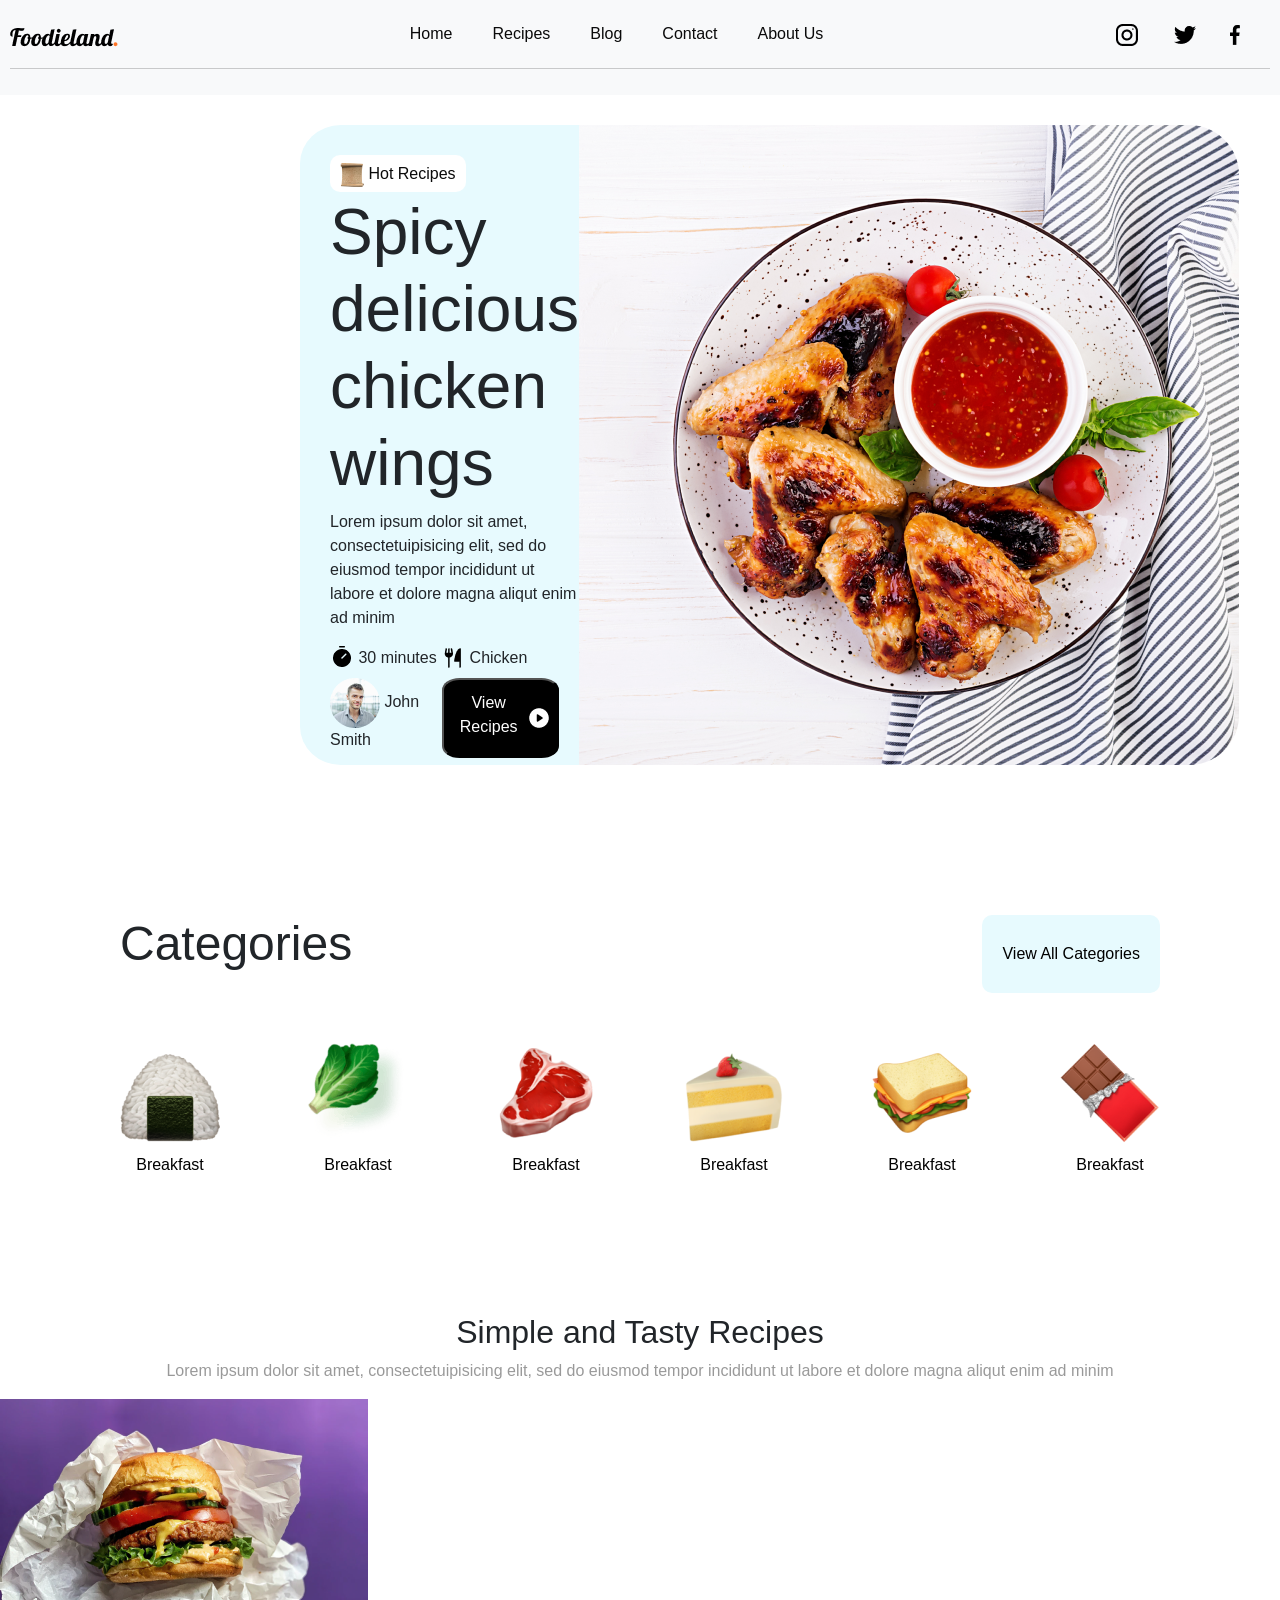
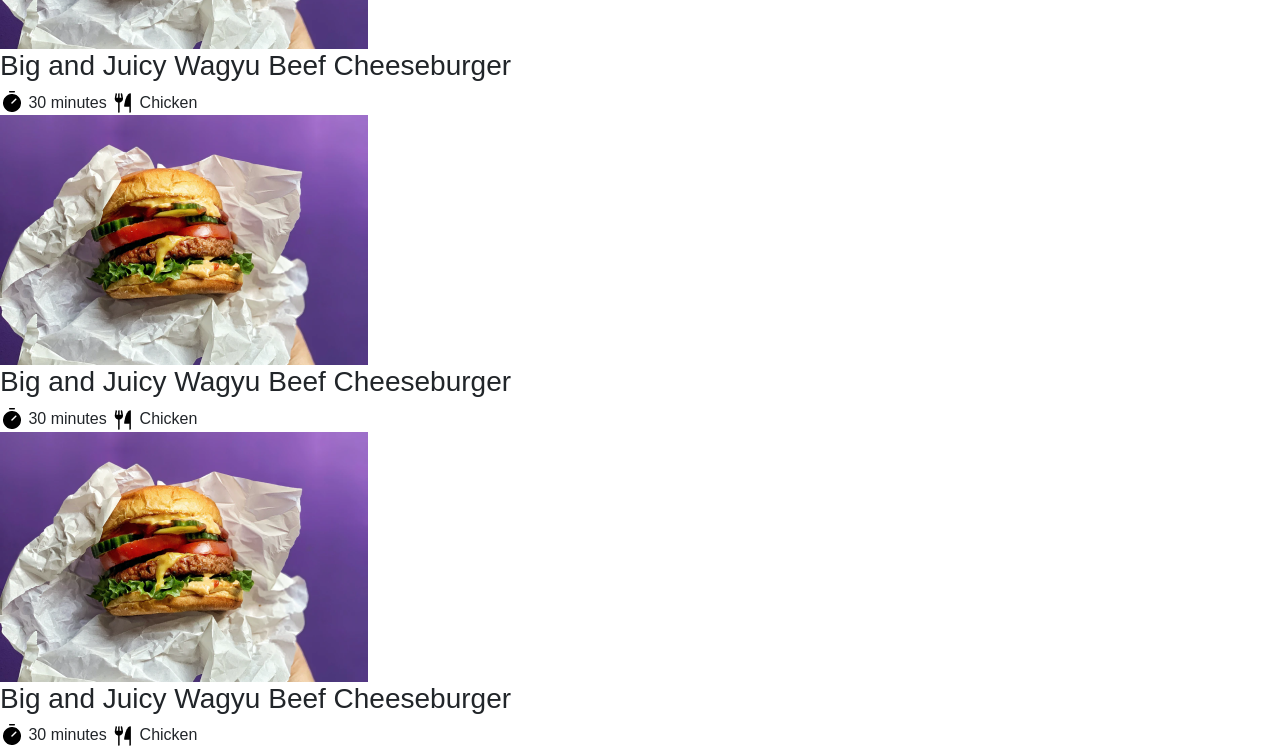
==== index.html @ e57fde33 "." ====
<!DOCTYPE html>
<html lang="en">
  <head>
    <meta charset="UTF-8" />
    <meta name="viewport" content="width=device-width, initial-scale=1.0" />
    <title>Cooking</title>
    <link rel="stylesheet" href="assets/css/homepageStyle.css" />
    <link
      rel="stylesheet"
      href="https://cdn.jsdelivr.net/npm/bootstrap@4.3.1/dist/css/bootstrap.min.css"
      integrity="sha384-ggOyR0iXCbMQv3Xipma34MD+dH/1fQ784/j6cY/iJTQUOhcWr7x9JvoRxT2MZw1T"
      crossorigin="anonymous"
    />
  </head>
  <body>
    <div id="grid-wrapper">
      <header>
        <div class="top-section">
          <h1><img src="assets/img/Foodieland..png" alt="" /></h1>

          <div class="navigate">
            <a href="">Home</a>
            <a href="">Recipes</a>
            <a href="">Blog</a>
            <a href="">Contact</a>
            <a href="">About Us</a>
          </div>

          <div class="social">
            <a href=""><img src="assets/img/004-instagram.png" alt="" /></a>
            <a href=""><img src="assets/img/003-twitter.png" alt="" /></a>
            <a href=""><img src="assets/img/001-facebook.png" alt="" /></a>
          </div>
        </div>

        <hr />
      </header>

      <div class="swipe">
        <div class="left-col">
          <div class="hot-recipes">
            <a href="">
              <img src="assets/img/image 14.png" alt="" />
              Hot Recipes
            </a>
          </div>

          <div class="swipe-info">
            <h2>Spicy delicious chicken wings</h2>
            <p>
              Lorem ipsum dolor sit amet, consectetuipisicing elit, sed do
              eiusmod tempor incididunt ut labore et dolore magna aliqut enim ad
              minim
            </p>
            <div class="inside-info">
              <img src="assets/img/Timer.png" alt="" />
              30 minutes
              <img src="assets/img/ForkKnife.png" alt="" />
              Chicken
            </div>
          </div>

          <div class="under-col">
            <div class="author">
              <img src="assets/img/Ellipse 2.png" alt="" />
              John Smith
            </div>

            <button class="recipe-button">
              <p style="color: white">View Recipes</p>
              <img src="assets/img/PlayCircle.png" alt="" />
            </button>
          </div>
        </div>

        <div class="right-col">
          <img src="assets/img/Mask Group.png" alt="" />
        </div>
      </div>

      <div class="Categories">
        <div class="categories-top">
          <h2>Categories</h2>
          <button class="view-categories">View All Categories</button>
        </div>

        <div class="categories-images">
          <a href="">
            <img src="assets/img/image 25.png" alt="" />
            <p>Breakfast</p>
          </a>
          <a href="">
            <img src="assets/img/marul.png" alt="" />
            <p>Breakfast</p> </a
          ><a href="">
            <img src="assets/img/et.png" alt="" />
            <p>Breakfast</p>
          </a>
          <a href="">
            <img src="assets/img/tatli.png" alt="" />
            <p>Breakfast</p> </a
          ><a href="">
            <img src="assets/img/sandvic.png" alt="" />
            <p>Breakfast</p>
          </a>
          <a href="">
            <img src="assets/img/cikolata.png" alt="" />
            <p>Breakfast</p>
          </a>
        </div>
      </div>

      <div class="Recipes">
        <div class="Recipe-top">
          <h2>Simple and Tasty Recipes</h2>
          <p style="color: rgba(0, 0, 0, 0.4)">
            Lorem ipsum dolor sit amet, consectetuipisicing elit, sed do eiusmod
            tempor incididunt ut labore et dolore magna aliqut enim ad minim
          </p>
        </div>

        <div class="recipe-grid">
            <div class="recipe">
                <img src="assets/img/burger.png" alt="">
                <h3>Big and Juicy Wagyu Beef Cheeseburger</h3>
                <div class="inside-info">
                    <img src="assets/img/Timer.png" alt="" />
                    30 minutes
                    <img src="assets/img/ForkKnife.png" alt="" />
                    Chicken
                  </div>

            </div><div class="recipe">
                <img src="assets/img/burger.png" alt="">
                <h3>Big and Juicy Wagyu Beef Cheeseburger</h3>
                <div class="inside-info">
                    <img src="assets/img/Timer.png" alt="" />
                    30 minutes
                    <img src="assets/img/ForkKnife.png" alt="" />
                    Chicken
                  </div>

            </div><div class="recipe">
                <img src="assets/img/burger.png" alt="">
                <h3>Big and Juicy Wagyu Beef Cheeseburger</h3>
                <div class="inside-info">
                    <img src="assets/img/Timer.png" alt="" />
                    30 minutes
                    <img src="assets/img/ForkKnife.png" alt="" />
                    Chicken
                  </div>

            </div>
        </div>
      </div>
    </div>
  </body>
</html>
---- assets/css/homepageStyle.css ----
#grid-wrapper header {
    grid-area: header;
    grid-column: 1/13;

    display: flex;
    flex-direction: column; 
    align-items: flex-start; 
    justify-content: center; 
    padding: 10px;
    background-color: #f8f9fa;
    gap: 10px; 
    margin: 0;
}

#grid-wrapper header .top-section {
    display: flex;
    align-items: center;
    justify-content: space-between;
    width: 100%;
    gap: 20px;
}

hr {
    width: 100%;
    height: 2px;
    background: rgba(0, 0, 0, 0.1);
    border: none;
    margin: 0;
}

#grid-wrapper header h1 {
    margin: 0;
}

#grid-wrapper .navigate {
    display: flex;
    flex: 1;
    justify-content: center;
    gap: 40px;
}

#grid-wrapper header a {
    text-decoration: none;
    color: #0a0a0a;
    font-weight: 500;
}

#grid-wrapper header a:hover {
    text-decoration: underline;
    color: #797979;
}

#grid-wrapper .social a img {
    margin-right: 30px;
}

hr {
    margin-top: 0rem !important;
    margin: 0;
    width: 100%;
    height: 2px;
    background: rgba(0, 0, 0, 0.1);
}

#grid-wrapper .swipe {
    grid-area: swipe;
    margin: 30px;
    display: grid;
    background-color: #E7FAFE;
    margin-left: 300px;
    margin-right: 300px;
    border-radius: 6%;
}

#grid-wrapper .swipe .left-col {
    padding-top: 30px;
    padding-left: 30px;
    display: flex;
    flex-direction: column;
    justify-content: space-evenly;
    font-size: 16px;
}

#grid-wrapper .swipe .left-col h2 {
    font-size: 64px;
}

.under-col {
    display: flex;
    justify-content: space-between;
    margin-right: 20px;
}

.recipe-button {
    background-color: black;
    display: flex;
    border-radius: 15%;
    justify-content: space-between;
    align-items: center;
}

.recipe-button p {
    margin-top: 10px;
}

#grid-wrapper .swipe .right-col {
    grid-column: 6/13;
}

.hot-recipes a {
    text-decoration: none;
    color: #0a0a0a;
    background-color: #fff;
    padding: 10px;
    border-radius: 10px;
}


.Categories {
    grid-area: categories;
    
    display: grid;
    padding: 120px;
}

.Categories h2 {
    font-size: 48px;
    margin-bottom: 20px;
}

.Categories .categories-images {
    padding-top: 50px;
    display: flex;
    justify-content: space-between;
    gap: 10px;
    text-align: center;
}

.categories-images p{
    margin-top: 10px;
    color: black;
}



.Categories .categories-top{
    display: flex;
    width: 100%;
    justify-content: space-between;
}

.view-categories {
    background-color: #E7FAFE;
    color: black;
    padding: 10px 20px;
    border-radius: 10px;
    border: none;
    cursor: pointer;
}



.Recipes{
    grid-area: "Recipes";
   
}


.Recipes .Recipe-top{
    text-align: center;
    
}

.Recipes .recipe-grid{
    display: grid !important;
    grid-template-columns: (3,1fr);
    grid-template-rows: auto;

}
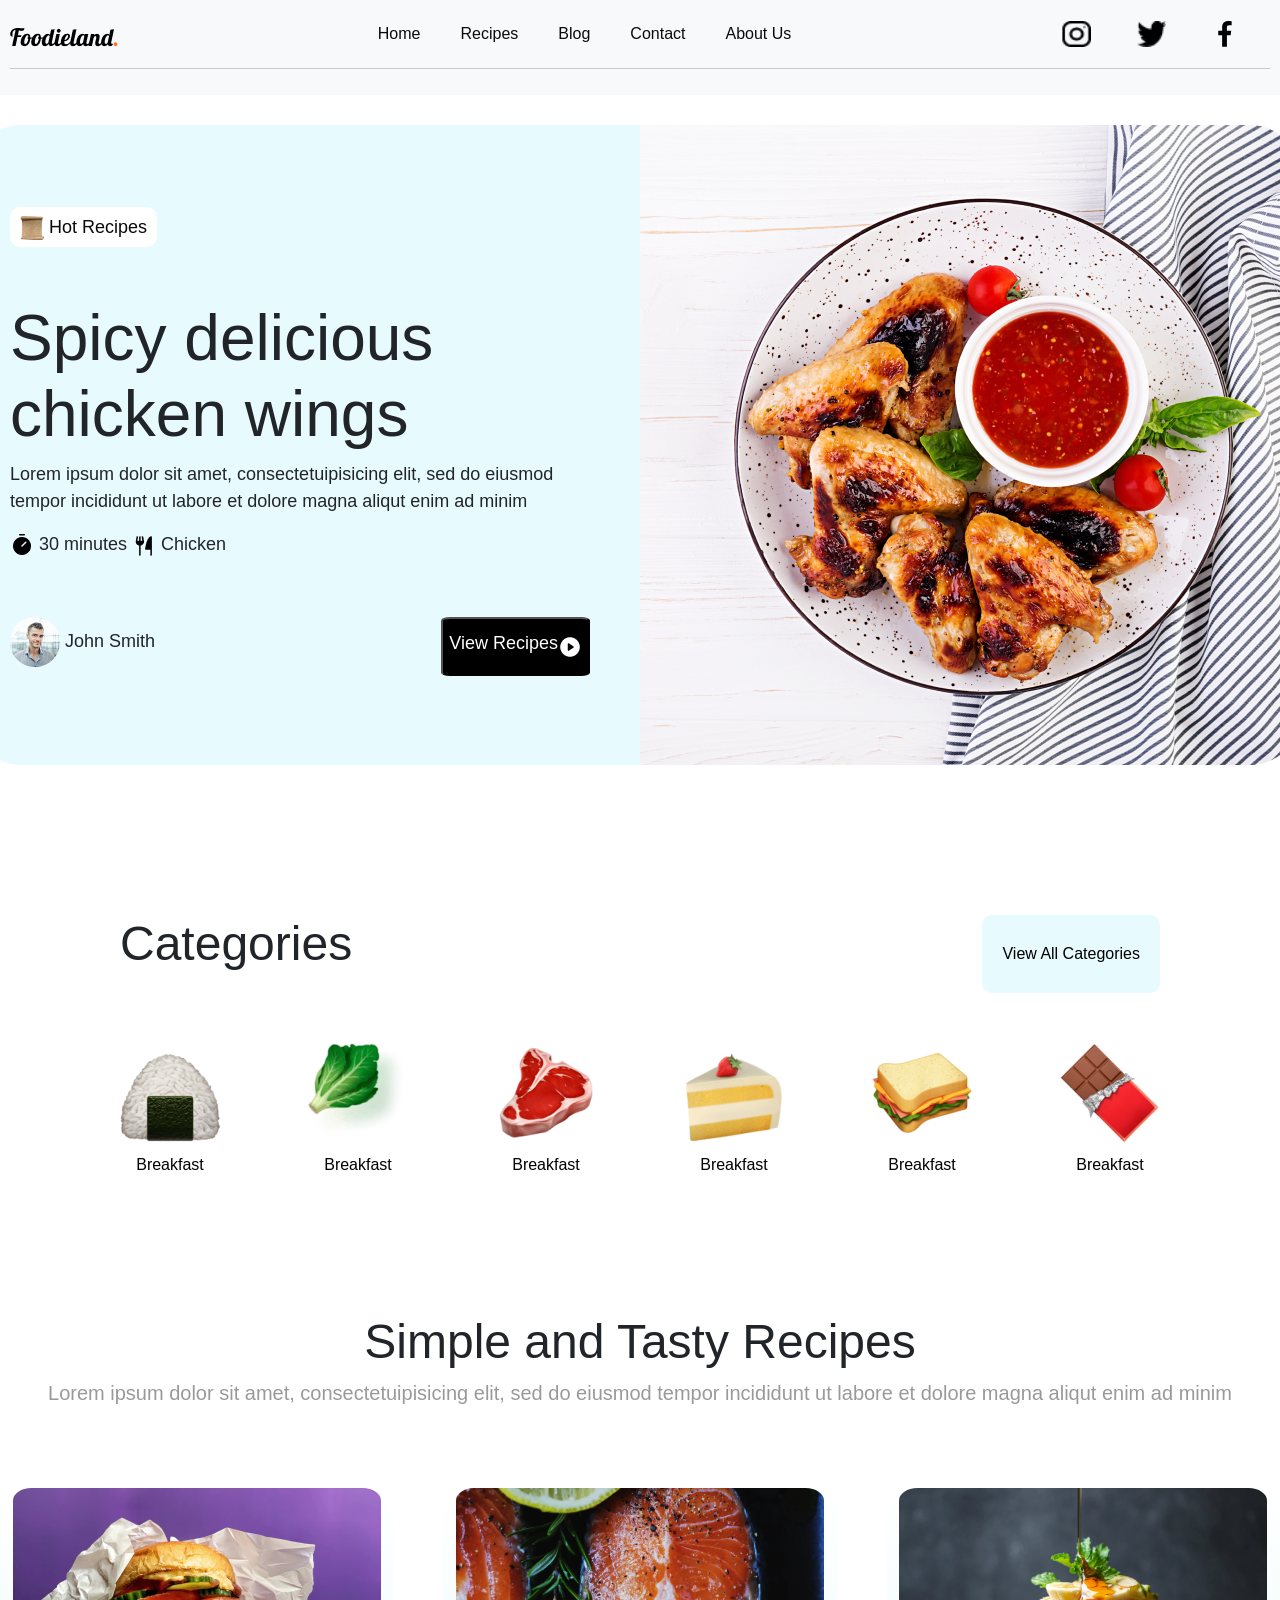
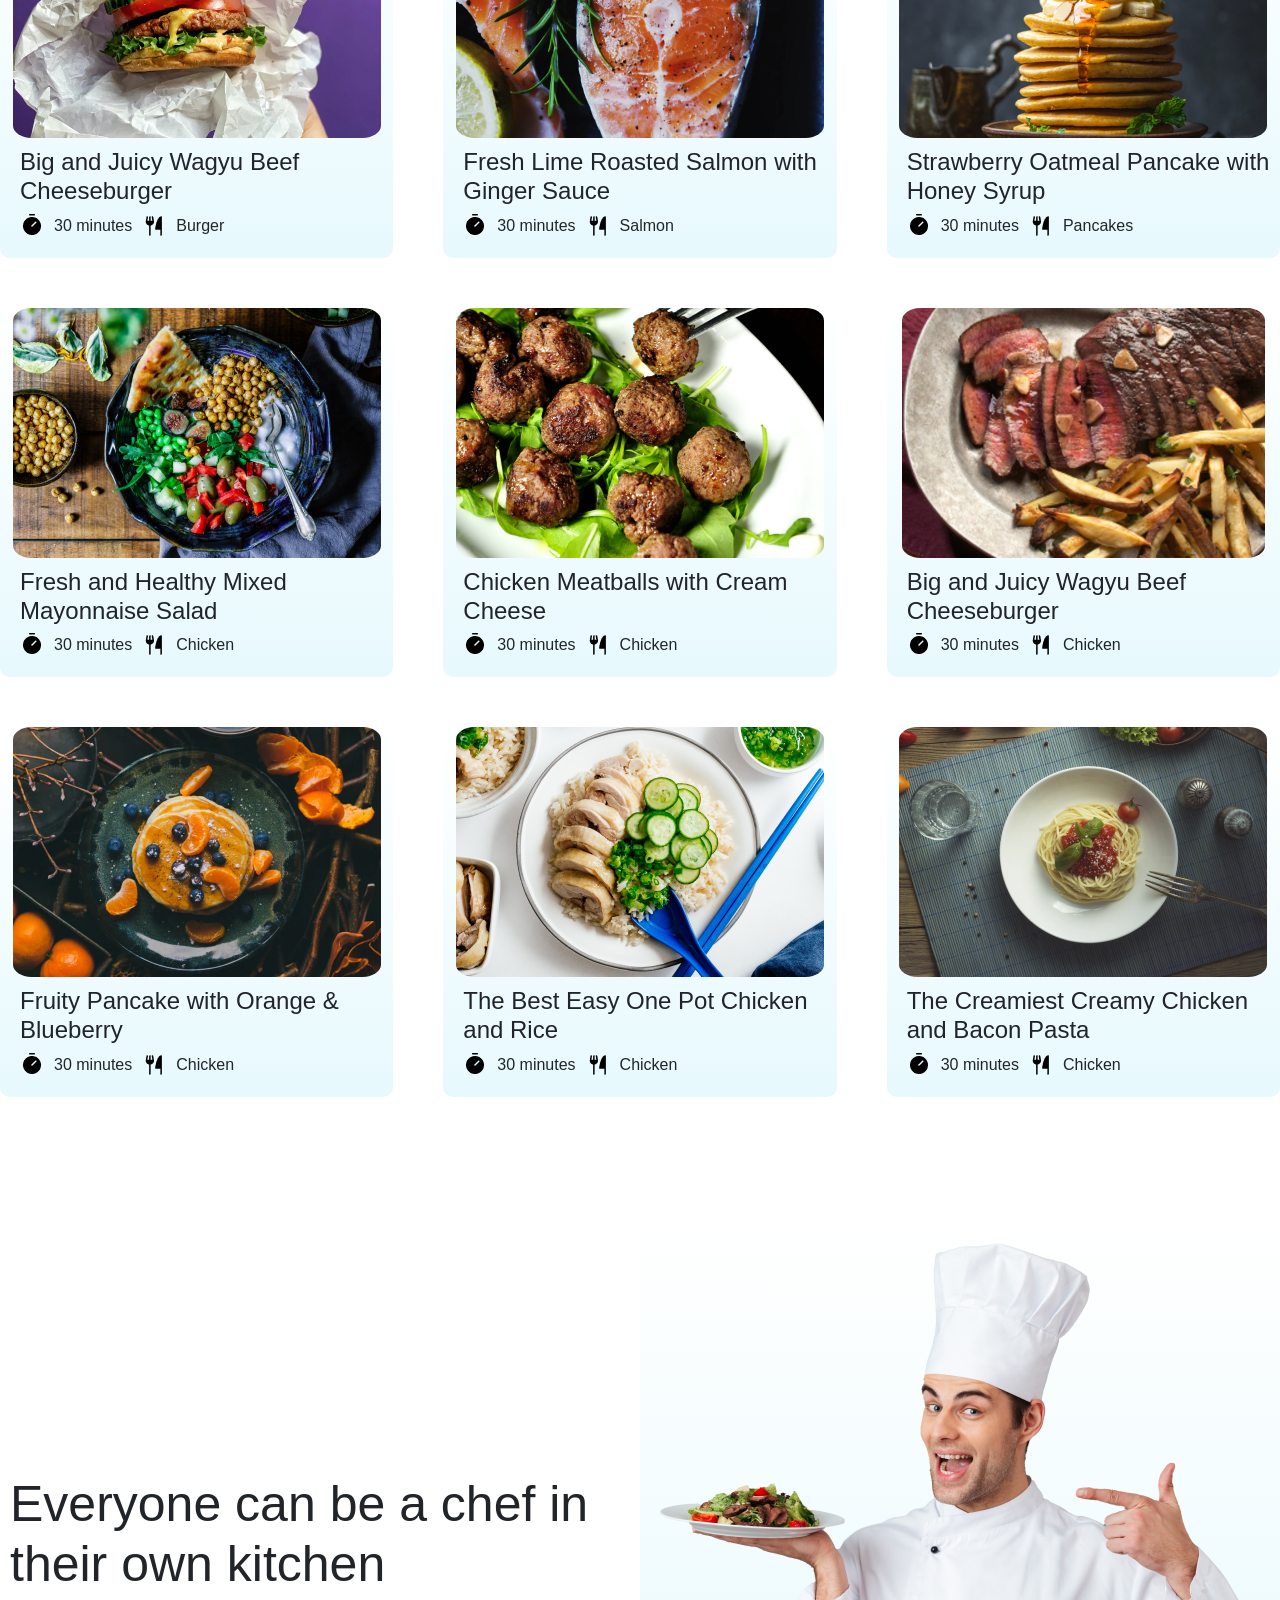
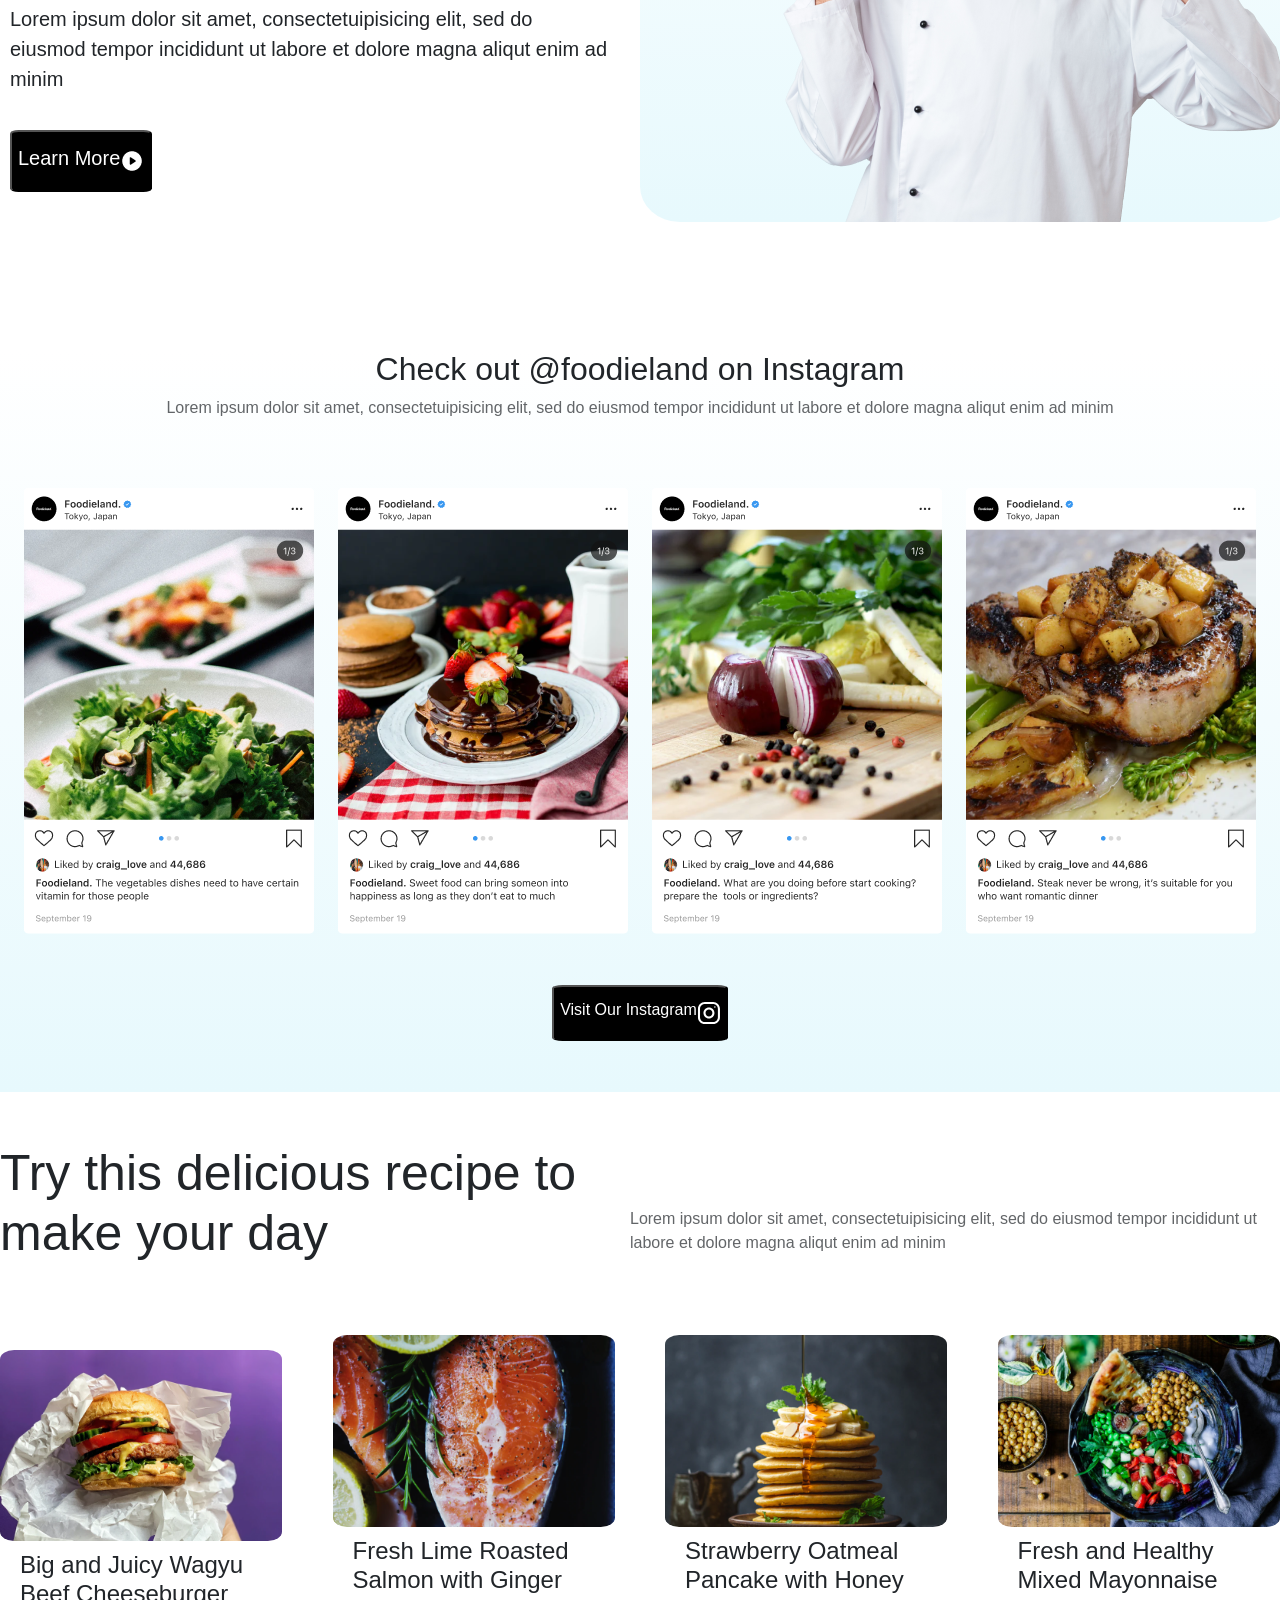
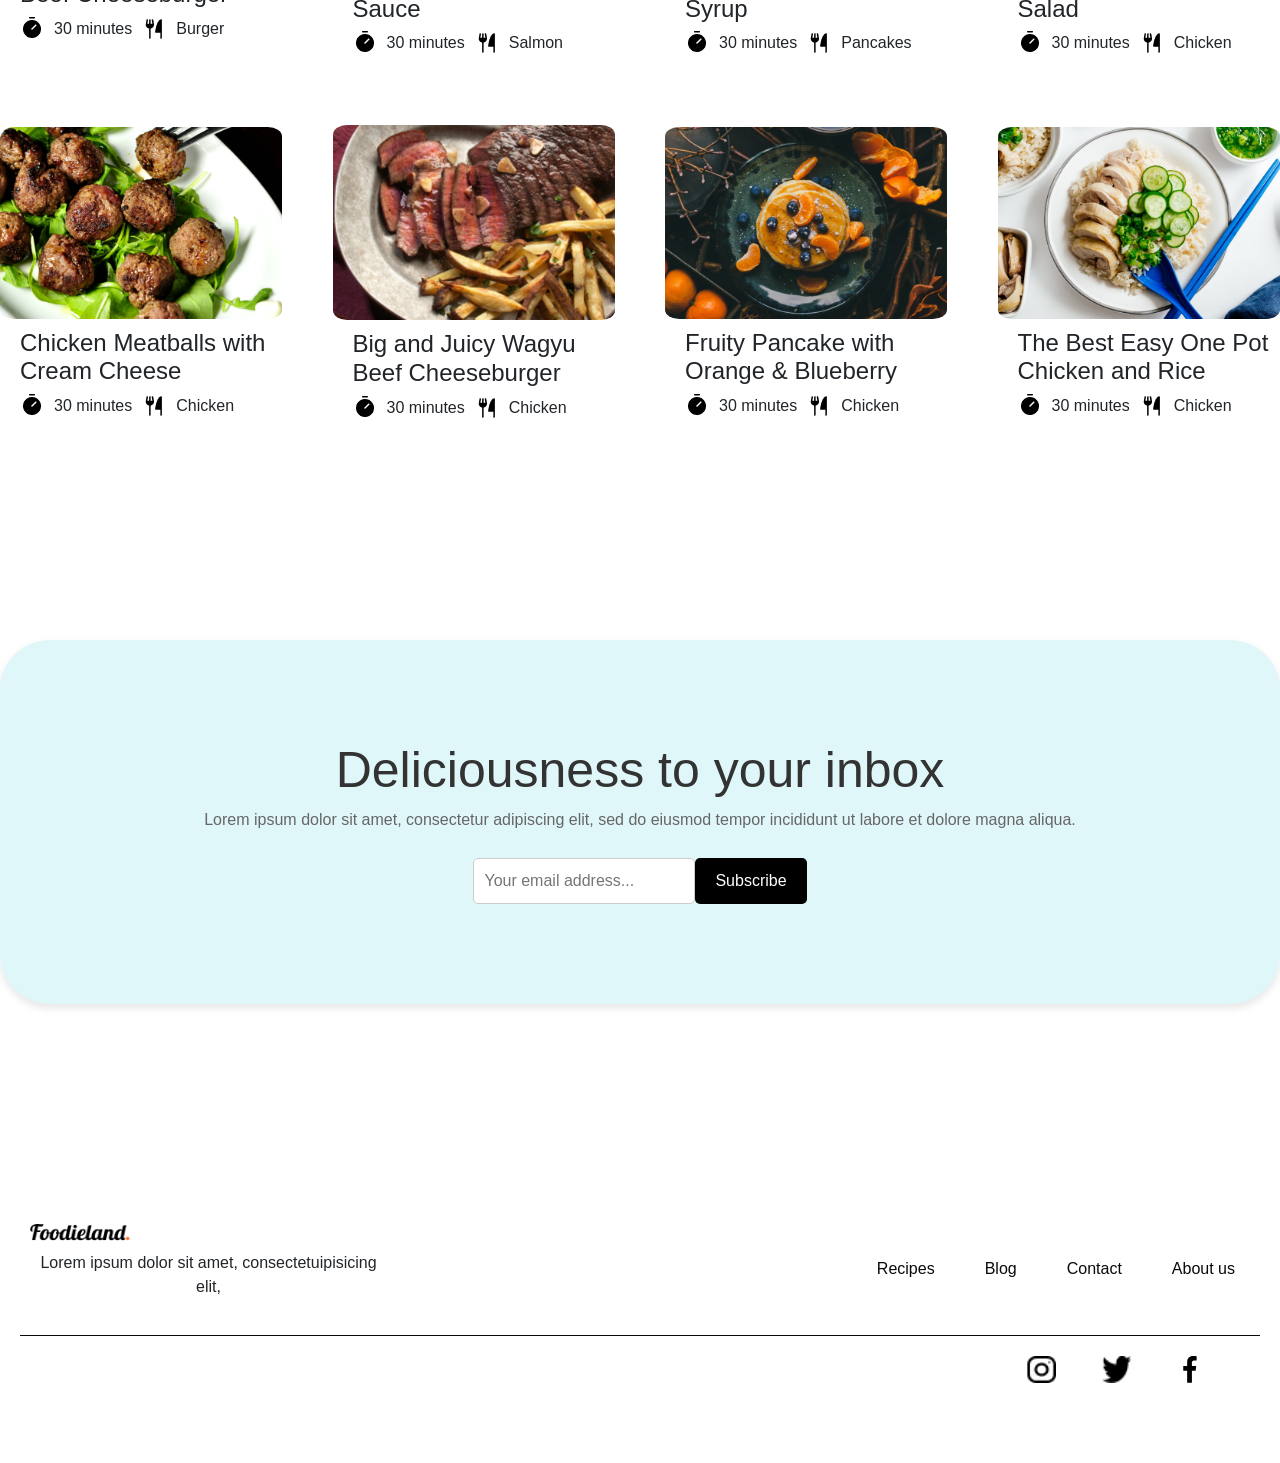
==== commit abcfa094: "." ====
--- a/index.html
+++ b/index.html
@@ -1,158 +1,417 @@
 <!DOCTYPE html>
 <html lang="en">
-  <head>
-    <meta charset="UTF-8" />
-    <meta name="viewport" content="width=device-width, initial-scale=1.0" />
-    <title>Cooking</title>
-    <link rel="stylesheet" href="assets/css/homepageStyle.css" />
-    <link
-      rel="stylesheet"
-      href="https://cdn.jsdelivr.net/npm/bootstrap@4.3.1/dist/css/bootstrap.min.css"
-      integrity="sha384-ggOyR0iXCbMQv3Xipma34MD+dH/1fQ784/j6cY/iJTQUOhcWr7x9JvoRxT2MZw1T"
-      crossorigin="anonymous"
-    />
-  </head>
-  <body>
-    <div id="grid-wrapper">
-      <header>
-        <div class="top-section">
-          <h1><img src="assets/img/Foodieland..png" alt="" /></h1>
-
-          <div class="navigate">
-            <a href="">Home</a>
-            <a href="">Recipes</a>
-            <a href="">Blog</a>
-            <a href="">Contact</a>
-            <a href="">About Us</a>
-          </div>
-
-          <div class="social">
-            <a href=""><img src="assets/img/004-instagram.png" alt="" /></a>
-            <a href=""><img src="assets/img/003-twitter.png" alt="" /></a>
-            <a href=""><img src="assets/img/001-facebook.png" alt="" /></a>
-          </div>
-        </div>
-
-        <hr />
-      </header>
-
-      <div class="swipe">
-        <div class="left-col">
-          <div class="hot-recipes">
-            <a href="">
-              <img src="assets/img/image 14.png" alt="" />
-              Hot Recipes
-            </a>
-          </div>
-
-          <div class="swipe-info">
-            <h2>Spicy delicious chicken wings</h2>
-            <p>
-              Lorem ipsum dolor sit amet, consectetuipisicing elit, sed do
-              eiusmod tempor incididunt ut labore et dolore magna aliqut enim ad
-              minim
-            </p>
-            <div class="inside-info">
-              <img src="assets/img/Timer.png" alt="" />
-              30 minutes
-              <img src="assets/img/ForkKnife.png" alt="" />
-              Chicken
-            </div>
-          </div>
-
-          <div class="under-col">
-            <div class="author">
-              <img src="assets/img/Ellipse 2.png" alt="" />
-              John Smith
-            </div>
-
-            <button class="recipe-button">
-              <p style="color: white">View Recipes</p>
-              <img src="assets/img/PlayCircle.png" alt="" />
-            </button>
-          </div>
-        </div>
-
-        <div class="right-col">
-          <img src="assets/img/Mask Group.png" alt="" />
-        </div>
-      </div>
-
-      <div class="Categories">
-        <div class="categories-top">
-          <h2>Categories</h2>
-          <button class="view-categories">View All Categories</button>
-        </div>
-
-        <div class="categories-images">
+
+<head>
+  <meta charset="UTF-8" />
+  <meta name="viewport" content="width=device-width, initial-scale=1.0" />
+  <title>Cooking</title>
+  <link rel="stylesheet" href="assets/css/homepageStyle.css" />
+  <link rel="stylesheet" href="https://cdn.jsdelivr.net/npm/bootstrap@4.3.1/dist/css/bootstrap.min.css"
+    integrity="sha384-ggOyR0iXCbMQv3Xipma34MD+dH/1fQ784/j6cY/iJTQUOhcWr7x9JvoRxT2MZw1T" crossorigin="anonymous" />
+</head>
+
+<body>
+  <div id="grid-wrapper">
+    <header>
+      <div class="top-section">
+        <h1><img src="assets/img/Foodieland..png" alt="" /></h1>
+
+        <div class="navigate">
+          <a href="">Home</a>
+          <a href="">Recipes</a>
+          <a href="">Blog</a>
+          <a href="">Contact</a>
+          <a href="">About Us</a>
+        </div>
+
+        <div class="social">
+          <a href=""><img src="assets/img/004-instagram.png" alt="" /></a>
+          <a href=""><img src="assets/img/003-twitter.png" alt="" /></a>
+          <a href=""><img src="assets/img/001-facebook.svg" alt="" /></a>
+        </div>
+      </div>
+
+      <hr />
+    </header>
+
+    <div class="swipe">
+      <div class="left-col">
+        <div class="hot-recipes">
           <a href="">
-            <img src="assets/img/image 25.png" alt="" />
-            <p>Breakfast</p>
+            <img src="assets/img/image 14.png" alt="" />
+            Hot Recipes
           </a>
-          <a href="">
-            <img src="assets/img/marul.png" alt="" />
-            <p>Breakfast</p> </a
-          ><a href="">
-            <img src="assets/img/et.png" alt="" />
-            <p>Breakfast</p>
-          </a>
-          <a href="">
-            <img src="assets/img/tatli.png" alt="" />
-            <p>Breakfast</p> </a
-          ><a href="">
-            <img src="assets/img/sandvic.png" alt="" />
-            <p>Breakfast</p>
-          </a>
-          <a href="">
-            <img src="assets/img/cikolata.png" alt="" />
-            <p>Breakfast</p>
-          </a>
-        </div>
-      </div>
-
-      <div class="Recipes">
-        <div class="Recipe-top">
-          <h2>Simple and Tasty Recipes</h2>
-          <p style="color: rgba(0, 0, 0, 0.4)">
-            Lorem ipsum dolor sit amet, consectetuipisicing elit, sed do eiusmod
-            tempor incididunt ut labore et dolore magna aliqut enim ad minim
+        </div>
+
+        <div class="swipe-info">
+          <h2>Spicy delicious chicken wings</h2>
+          <p>
+            Lorem ipsum dolor sit amet, consectetuipisicing elit, sed do
+            eiusmod tempor incididunt ut labore et dolore magna aliqut enim ad
+            minim
           </p>
-        </div>
-
-        <div class="recipe-grid">
-            <div class="recipe">
-                <img src="assets/img/burger.png" alt="">
-                <h3>Big and Juicy Wagyu Beef Cheeseburger</h3>
-                <div class="inside-info">
-                    <img src="assets/img/Timer.png" alt="" />
-                    30 minutes
-                    <img src="assets/img/ForkKnife.png" alt="" />
-                    Chicken
-                  </div>
-
-            </div><div class="recipe">
-                <img src="assets/img/burger.png" alt="">
-                <h3>Big and Juicy Wagyu Beef Cheeseburger</h3>
-                <div class="inside-info">
-                    <img src="assets/img/Timer.png" alt="" />
-                    30 minutes
-                    <img src="assets/img/ForkKnife.png" alt="" />
-                    Chicken
-                  </div>
-
-            </div><div class="recipe">
-                <img src="assets/img/burger.png" alt="">
-                <h3>Big and Juicy Wagyu Beef Cheeseburger</h3>
-                <div class="inside-info">
-                    <img src="assets/img/Timer.png" alt="" />
-                    30 minutes
-                    <img src="assets/img/ForkKnife.png" alt="" />
-                    Chicken
-                  </div>
-
-            </div>
-        </div>
-      </div>
-    </div>
-  </body>
-</html>
+          <div class="inside-info">
+            <img src="assets/img/Timer.png" alt="" />
+            30 minutes
+            <img src="assets/img/ForkKnife.png" alt="" />
+            Chicken
+          </div>
+        </div>
+
+        <div class="under-col">
+          <div class="author">
+            <img src="assets/img/Ellipse 2.png" alt="" />
+            John Smith
+          </div>
+
+          <button class="recipe-button">
+            <p style="color: white">View Recipes</p>
+            <img src="assets/img/PlayCircle.png" alt="" />
+          </button>
+        </div>
+      </div>
+
+      <div class="right-col">
+        <img src="assets/img/Mask Group.png" alt="" />
+      </div>
+    </div>
+
+    <div class="Categories">
+      <div class="categories-top">
+        <h2>Categories</h2>
+        <button class="view-categories">View All Categories</button>
+      </div>
+
+      <div class="categories-images">
+        <a href="">
+          <img src="assets/img/image 25.png" alt="" />
+          <p>Breakfast</p>
+        </a>
+        <a href="">
+          <img src="assets/img/marul.png" alt="" />
+          <p>Breakfast</p>
+        </a><a href="">
+          <img src="assets/img/et.png" alt="" />
+          <p>Breakfast</p>
+        </a>
+        <a href="">
+          <img src="assets/img/tatli.png" alt="" />
+          <p>Breakfast</p>
+        </a><a href="">
+          <img src="assets/img/sandvic.png" alt="" />
+          <p>Breakfast</p>
+        </a>
+        <a href="">
+          <img src="assets/img/cikolata.png" alt="" />
+          <p>Breakfast</p>
+        </a>
+      </div>
+    </div>
+
+    <div class="Recipes">
+      <div class="Recipe-top">
+        <h2>Simple and Tasty Recipes</h2>
+        <p style="color: rgba(0, 0, 0, 0.4)">
+          Lorem ipsum dolor sit amet, consectetuipisicing elit, sed do eiusmod
+          tempor incididunt ut labore et dolore magna aliqut enim ad minim
+        </p>
+      </div>
+
+      <div class="recipe-grid">
+        <div class="recipe">
+          <img src="assets/img/burger.png" alt="">
+          <h3>Big and Juicy Wagyu Beef Cheeseburger</h3>
+          <div class="inside-info">
+            <img src="assets/img/Timer.png" alt="" />
+            30 minutes
+            <img src="assets/img/ForkKnife.png" alt="" />
+            Burger
+          </div>
+
+        </div>
+        <div class="recipe">
+          <img src="assets/img/fis.png" alt="">
+          <h3>Fresh Lime Roasted Salmon with Ginger Sauce</h3>
+          <div class="inside-info">
+            <img src="assets/img/Timer.png" alt="" />
+            30 minutes
+            <img src="assets/img/ForkKnife.png" alt="" />
+            Salmon
+          </div>
+
+        </div>
+        <div class="recipe">
+          <img src="assets/img/pancake.png" alt="">
+          <h3>Strawberry Oatmeal Pancake with Honey Syrup</h3>
+          <div class="inside-info">
+            <img src="assets/img/Timer.png" alt="" />
+            30 minutes
+            <img src="assets/img/ForkKnife.png" alt="" />
+            Pancakes
+          </div>
+
+        </div>
+        <div class="recipe">
+          <img src="assets/img/healthyfood.png" alt="">
+          <h3>Fresh and Healthy Mixed Mayonnaise Salad</h3>
+          <div class="inside-info">
+            <img src="assets/img/Timer.png" alt="" />
+            30 minutes
+            <img src="assets/img/ForkKnife.png" alt="" />
+            Chicken
+          </div>
+
+        </div>
+        <div class="recipe">
+          <img src="assets/img/meatball.png" alt="">
+          <h3>Chicken Meatballs with Cream Cheese</h3>
+          <div class="inside-info">
+            <img src="assets/img/Timer.png" alt="" />
+            30 minutes
+            <img src="assets/img/ForkKnife.png" alt="" />
+            Chicken
+          </div>
+
+        </div>
+        <div class="recipe">
+          <img src="assets/img/steak (2).png" alt="">
+          <h3>Big and Juicy Wagyu Beef Cheeseburger</h3>
+          <div class="inside-info">
+            <img src="assets/img/Timer.png" alt="" />
+            30 minutes
+            <img src="assets/img/ForkKnife.png" alt="" />
+            Chicken
+          </div>
+
+        </div>
+        <div class="recipe">
+          <img src="assets/img/orangepancake.png" alt="">
+          <h3>Fruity Pancake with Orange & Blueberry</h3>
+          <div class="inside-info">
+            <img src="assets/img/Timer.png" alt="" />
+            30 minutes
+            <img src="assets/img/ForkKnife.png" alt="" />
+            Chicken
+          </div>
+
+        </div>
+        <div class="recipe">
+          <img src="assets/img/chicken.png" alt="">
+          <h3>The Best Easy One Pot Chicken and Rice</h3>
+          <div class="inside-info">
+            <img src="assets/img/Timer.png" alt="" />
+            30 minutes
+            <img src="assets/img/ForkKnife.png" alt="" />
+            Chicken
+          </div>
+
+        </div>
+        <div class="recipe">
+          <img src="assets/img/spagethetti.png" alt="">
+          <h3>The Creamiest Creamy Chicken and Bacon Pasta</h3>
+          <div class="inside-info">
+            <img src="assets/img/Timer.png" alt="" />
+            30 minutes
+            <img src="assets/img/ForkKnife.png" alt="" />
+            Chicken
+          </div>
+
+        </div>
+      </div>
+    </div>
+
+    <div class="LearnMore">
+      <div class="left-col">
+        <div class="learn-info">
+          <h2>Everyone can be a
+            chef in their own kitchen</h2>
+          <p>
+            Lorem ipsum dolor sit amet, consectetuipisicing elit, sed do
+            eiusmod tempor incididunt ut labore et dolore magna aliqut enim ad
+            minim
+          </p>
+
+
+        </div>
+        <button class="learn-info-button">
+          <p style="color: white">Learn More</p>
+          <img src="assets/img/PlayCircle.png" alt="" />
+        </button>
+      </div>
+
+      <div class="right-col">
+        <img src="assets/img/portrait-happy-male-chef-dressed-uniform 1.png" alt="">
+      </div>
+    </div>
+
+    <div class="SocialInfo">
+
+      <div class="social-title">
+        <h2>Check out @foodieland on Instagram</h2>
+        <p style="opacity: .7;">Lorem ipsum dolor sit amet, consectetuipisicing elit, sed do eiusmod tempor incididunt
+          ut labore et dolore magna aliqut enim ad minim </p>
+      </div>
+
+      <div class="social-posts">
+        <img src="assets/img/Post.png" alt="">
+        <img src="assets/img/Post (1).png" alt="">
+        <img src="assets/img/Post (2).png" alt="">
+        <img src="assets/img/Post (3).png" alt="">
+      </div>
+
+      <button class="visit-instagram">
+        <p style="color: white;">Visit Our Instagram</p>
+        <img src="assets/img/004-instagram.svg" alt="" />
+
+      </button>
+    </div>
+
+    <div class="Quick-Recipes">
+
+
+      <div class="Recipe-Title">
+        <h2>Try this delicious recipe
+          to make your day</h2>
+        <p>Lorem ipsum dolor sit amet, consectetuipisicing elit, sed do eiusmod tempor incididunt ut labore et dolore
+          magna aliqut enim ad minim </p>
+      </div>
+      <div class="recipe-grid">
+
+        <div class="recipe">
+          <img src="assets/img/burger.png" alt="">
+          <h3>Big and Juicy Wagyu Beef Cheeseburger</h3>
+          <div class="inside-info">
+            <img src="assets/img/Timer.png" alt="" />
+            30 minutes
+            <img src="assets/img/ForkKnife.png" alt="" />
+            Burger
+          </div>
+
+        </div>
+        <div class="recipe">
+          <img src="assets/img/fis.png" alt="">
+          <h3>Fresh Lime Roasted Salmon with Ginger Sauce</h3>
+          <div class="inside-info">
+            <img src="assets/img/Timer.png" alt="" />
+            30 minutes
+            <img src="assets/img/ForkKnife.png" alt="" />
+            Salmon
+          </div>
+
+        </div>
+        <div class="recipe">
+          <img src="assets/img/pancake.png" alt="">
+          <h3>Strawberry Oatmeal Pancake with Honey Syrup</h3>
+          <div class="inside-info">
+            <img src="assets/img/Timer.png" alt="" />
+            30 minutes
+            <img src="assets/img/ForkKnife.png" alt="" />
+            Pancakes
+          </div>
+
+        </div>
+        <div class="recipe">
+          <img src="assets/img/healthyfood.png" alt="">
+          <h3>Fresh and Healthy Mixed Mayonnaise Salad</h3>
+          <div class="inside-info">
+            <img src="assets/img/Timer.png" alt="" />
+            30 minutes
+            <img src="assets/img/ForkKnife.png" alt="" />
+            Chicken
+          </div>
+
+        </div>
+        <div class="recipe">
+          <img src="assets/img/meatball.png" alt="">
+          <h3>Chicken Meatballs with Cream Cheese</h3>
+          <div class="inside-info">
+            <img src="assets/img/Timer.png" alt="" />
+            30 minutes
+            <img src="assets/img/ForkKnife.png" alt="" />
+            Chicken
+          </div>
+
+        </div>
+        <div class="recipe">
+          <img src="assets/img/steak (2).png" alt="">
+          <h3>Big and Juicy Wagyu Beef Cheeseburger</h3>
+          <div class="inside-info">
+            <img src="assets/img/Timer.png" alt="" />
+            30 minutes
+            <img src="assets/img/ForkKnife.png" alt="" />
+            Chicken
+          </div>
+
+        </div>
+        <div class="recipe">
+          <img src="assets/img/orangepancake.png" alt="">
+          <h3>Fruity Pancake with Orange & Blueberry</h3>
+          <div class="inside-info">
+            <img src="assets/img/Timer.png" alt="" />
+            30 minutes
+            <img src="assets/img/ForkKnife.png" alt="" />
+            Chicken
+          </div>
+
+        </div>
+        <div class="recipe">
+          <img src="assets/img/chicken.png" alt="">
+          <h3>The Best Easy One Pot Chicken and Rice</h3>
+          <div class="inside-info">
+            <img src="assets/img/Timer.png" alt="" />
+            30 minutes
+            <img src="assets/img/ForkKnife.png" alt="" />
+            Chicken
+          </div>
+
+
+        </div>
+      </div>
+    </div>
+
+
+    <div class="subscription-section">
+      <h1>Deliciousness to your inbox</h1>
+      <p>Lorem ipsum dolor sit amet, consectetur adipiscing elit, sed do eiusmod tempor incididunt ut labore et dolore
+        magna aliqua.</p> 
+
+        <div class="info-email">
+
+          <input type="email" placeholder="Your email address..."> 
+          <button>Subscribe</button>
+        </div>
+     
+    </div>
+
+    
+<footer>
+
+  <div class="foot-title">
+    <div class="foot-logo"> 
+       <img src="assets/img/Foodieland..png" alt="">
+        <p>Lorem ipsum dolor sit amet, consectetuipisicing elit, </p>
+      </div>
+      
+      <div class="navigate-foot">
+        <a href="">Recipes</a>
+        <a href="">Blog</a>
+        <a href="">Contact</a>
+        <a href="">About us</a>
+      </div>
+      
+      
+    </div>
+    
+    <hr>
+  <div class="social">
+    <a href=""><img src="assets/img/004-instagram.png" alt="" /></a>
+    <a href=""><img src="assets/img/003-twitter.png" alt="" /></a>
+    <a href=""><img src="assets/img/001-facebook.svg" alt="" /></a>
+  </div>
+</footer>
+
+
+
+</body>
+
+</html>
--- a/assets/css/homepageStyle.css
+++ b/assets/css/homepageStyle.css
@@ -1,180 +1,464 @@
-
 #grid-wrapper header {
-    grid-area: header;
-    grid-column: 1/13;
-
+  grid-area: header;
+  grid-column: 1/13;
+
+  display: flex;
+  flex-direction: column;
+  align-items: flex-start;
+  justify-content: center;
+  padding: 10px;
+  background-color: #f8f9fa;
+  gap: 10px;
+  margin: 0;
+}
+
+#grid-wrapper header .top-section {
+  display: flex;
+  align-items: center;
+  justify-content: space-between;
+  width: 100%;
+  gap: 20px;
+}
+
+hr {
+  width: 100%;
+  height: 2px;
+  background: rgba(0, 0, 0, 0.1);
+  border: none;
+  margin: 0;
+}
+
+#grid-wrapper header h1 {
+  margin: 0;
+}
+
+#grid-wrapper .navigate {
+  display: flex;
+  flex: 1;
+  justify-content: center;
+  gap: 40px;
+}
+
+#grid-wrapper header a {
+  text-decoration: none;
+  color: #0a0a0a;
+  font-weight: 500;
+}
+
+#grid-wrapper header a:hover {
+  text-decoration: underline;
+  color: #797979;
+}
+
+#grid-wrapper .social a img {
+  margin-right: 30px;
+}
+
+hr {
+  margin-top: 0rem !important;
+  margin: 0;
+  width: 100%;
+  height: 2px;
+  background: rgba(0, 0, 0, 0.1);
+}
+
+#grid-wrapper .swipe,
+.LearnMore {
+  grid-area: swipe;
+  margin: 30px;
+  display: grid;
+  grid-template-columns: auto auto;
+  align-items: stretch;
+  justify-content: center;
+  border-radius: 10px;
+}
+
+/************************************/
+
+#grid-wrapper .swipe {
+  height: auto;
+  border-top-right-radius: 10px;
+  border-bottom-right-radius: 10px;
+}
+#grid-wrapper .swipe .left-col {
+  background-color: #e7fafe;
+  padding: 30px;
+  display: flex;
+  width: 660px;
+  flex-direction: column;
+  justify-content: space-evenly;
+  border-top-left-radius: 6%;
+  border-bottom-left-radius: 6%;
+  font-size: 18px;
+}
+
+#grid-wrapper .swipe .right-col {
+  display: flex;
+  align-items: center;
+  justify-content: center;
+}
+
+#grid-wrapper .swipe .left-col h2 {
+  font-size: 64px;
+}
+
+.under-col {
+  display: flex;
+  justify-content: space-between;
+  margin-right: 20px;
+}
+
+.recipe-button,
+.learn-info-button {
+  background-color: black;
+  display: flex;
+  border-radius: 6%;
+  justify-content: space-between;
+  align-items: center;
+}
+
+.recipe-button p {
+  margin-top: 10px;
+}
+
+.hot-recipes a {
+  text-decoration: none;
+  color: #0a0a0a;
+  background-color: #fff;
+  padding: 10px;
+  border-radius: 10px;
+}
+
+/************************************/
+
+.Categories {
+  grid-area: categories;
+
+  display: grid;
+  padding: 120px;
+}
+
+.Categories h2 {
+  font-size: 48px;
+  margin-bottom: 20px;
+}
+
+.Categories .categories-images {
+  padding-top: 50px;
+  display: flex;
+  justify-content: space-between;
+  gap: 10px;
+  text-align: center;
+}
+
+.categories-images p {
+  margin-top: 10px;
+  color: black;
+}
+
+.Categories .categories-top {
+  display: flex;
+  width: 100%;
+  justify-content: space-between;
+}
+
+.view-categories {
+  background-color: #e7fafe;
+  color: black;
+  padding: 10px 20px;
+  border-radius: 10px;
+  border: none;
+  cursor: pointer;
+}
+
+/************************************/
+
+.Recipes .Recipe-top {
+  text-align: center;
+  font-size: 20px;
+}
+
+.Recipe-top h2 {
+  font-size: 3rem;
+}
+
+.Recipes .recipe-grid,
+.Quick-Recipes .recipe-grid {
+  padding-top: 5%;
+  display: grid;
+  grid-template-columns: repeat(3, minmax(200px, auto));
+  grid-template-rows: auto;
+  justify-content: center;
+  justify-items: center;
+  gap: 50px;
+}
+
+.Recipes .recipe,
+.Quick-Recipes .recipe {
+  display: flex;
+  flex-direction: column;
+  justify-content: center;
+  align-items: center;
+
+  background-color: white;
+  background-image: linear-gradient(white, #e7f9fd);
+  border-radius: 10px;
+  max-width: 400px;
+  padding-bottom: 20px;
+}
+
+.Recipes .recipe img,
+.Quick-Recipes .recipe img {
+  max-width: 100%;
+  height: auto;
+  display: block;
+  border-radius: 5%;
+}
+
+.recipe .inside-info {
+  display: flex;
+  gap: 10px;
+  flex-direction: row;
+  margin-left: 20px;
+  align-self: flex-start;
+}
+
+.recipe h3 {
+  max-width: 100%;
+  font-size: clamp(14px, 5vw, 24px);
+  padding: 10px 5px 0px 20px;
+  word-wrap: break-word;
+}
+
+/************************************/
+
+.LearnMore {
+  margin-top: 10%;
+}
+
+.LearnMore .left-col {
+  background-color: white;
+  display: flex;
+  width: 660px;
+  flex-direction: column;
+  justify-content: flex-end;
+  align-items: flex-start;
+  padding: 30px;
+  gap: 20px;
+}
+
+.learn-info-button {
+  align-self: flex-start;
+
+  background-color: black;
+  display: flex;
+  border-radius: 6%;
+  justify-content: center;
+  align-items: center;
+  color: white;
+  font-size: 16px;
+  cursor: pointer;
+}
+
+.LearnMore .left-col h2 {
+  font-size: 50px;
+}
+
+.LearnMore .left-col p {
+  font-size: 20px;
+  margin-top: 10px;
+}
+
+.LearnMore .right-col {
+  background-image: linear-gradient(white, #e7f9fd);
+  border-bottom-left-radius: 6%;
+  border-bottom-right-radius: 6%;
+}
+
+/*************************************/
+
+.SocialInfo {
+  margin-top: 10%;
+  text-align: center;
+  display: flex;
+  justify-content: space-between;
+  flex-direction: column;
+  align-items: center;
+
+  background-image: linear-gradient(white, #e7f9fd);
+}
+
+.social-posts {
+  margin-top: 4%;
+  width: 100%;
+  display: grid;
+  justify-content: space-evenly;
+  grid-template-columns: repeat(4, minmax(200px, auto));
+}
+
+.visit-instagram {
+  margin-top: 4%;
+  margin-bottom: 4%;
+  background-color: black;
+  border-radius: 6%;
+  display: flex;
+  align-items: center;
+}
+
+.visit-instagram p {
+  font-size: 16px;
+  margin-top: 10px;
+}
+
+/***********************************/
+
+.Quick-Recipes {
+  margin-top: 4%;
+}
+
+.Quick-Recipes .recipe-grid {
+  grid-template-columns: repeat(4, minmax(200px, auto));
+}
+
+.Quick-Recipes .Recipe-Title {
+  display: flex;
+  justify-content: space-evenly;
+  align-items: flex-end;
+}
+
+.Quick-Recipes .Recipe-Title p {
+  opacity: 0.7;
+}
+
+.Quick-Recipes .Recipe-Title h2 {
+  font-size: 50px;
+  max-width: 100%;
+  word-wrap: break-word;
+}
+
+.Quick-Recipes .recipe {
+  background-image: none;
+}
+
+/*********************************/
+
+.subscription-section {
+  background-color: #e0f7fa;
+  border-radius: 50px;
+  padding: 100px;
+  max-width: 1800px;
+  margin: 200px auto;
+  box-shadow: 0 4px 8px rgba(0, 0, 0, 0.1);
+
+  display: flex;
+  align-items: center;
+  flex-direction: column;
+  text-align: center;
+}
+
+.subscription-section h1 {
+  font-size: 50px;
+  color: #333;
+}
+
+.subscription-section p {
+  color: #666;
+  font-size: 16px;
+}
+
+.subscription-section input[type="email"] {
+  padding: 10px;
+  width: 80%;
+  max-width: 300px;
+  border: 1px solid #ccc;
+  border-radius: 5px;
+  margin-top: 10px;
+}
+.subscription-section button {
+  padding: 10px 20px;
+  background-color: #000000;
+  color: #fff;
+  border: none;
+  border-radius: 5px;
+  cursor: pointer;
+  margin-top: 10px;
+}
+.subscription-section button:hover {
+  background-color: #004d40;
+}
+
+.info-email {
+  display: flex;
+  flex-direction: row;
+}
+
+/*************************************/
+
+
+
+
+footer {
+    padding: 20px;
+    text-align: center;
+    max-width: 2000px;
+    margin: 50px auto;
+    border-radius: 10px;
+}
+
+.foot-title {
     display: flex;
-    flex-direction: column; 
-    align-items: flex-start; 
-    justify-content: center; 
-    padding: 10px;
-    background-color: #f8f9fa;
-    gap: 10px; 
-    margin: 0;
-}
-
-#grid-wrapper header .top-section {
+    flex-direction: row;
+    justify-content: space-between;
+    align-items: center;
+    margin-bottom: 20px;
+}
+
+.foot-logo {
     display: flex;
-    align-items: center;
-    justify-content: space-between;
-    width: 100%;
-    gap: 20px;
-}
-
-hr {
-    width: 100%;
-    height: 2px;
-    background: rgba(0, 0, 0, 0.1);
-    border: none;
-    margin: 0;
-}
-
-#grid-wrapper header h1 {
-    margin: 0;
-}
-
-#grid-wrapper .navigate {
+    flex-direction: column;
+    align-items: flex-start;
+    margin-left: 10px;
+}
+
+.foot-logo img {
+    max-width: 100px;
+    margin-bottom: 10px;
+}
+
+.navigate-foot {
+    text-align: right;
+    width: 70%;
     display: flex;
-    flex: 1;
-    justify-content: center;
-    gap: 40px;
-}
-
-#grid-wrapper header a {
+    justify-content: flex-end;
+    gap: 50px;
+    margin-right: 25px;
+}
+
+footer .social {
+    text-align: right;
+    margin-bottom: 10px;
+    margin-right: 25px;
+}
+
+footer hr {
+    margin: 20px auto;
+    border-color: #0a0a0a;
+}
+
+footer a {
     text-decoration: none;
     color: #0a0a0a;
     font-weight: 500;
 }
 
-#grid-wrapper header a:hover {
+footer a:hover {
     text-decoration: underline;
     color: #797979;
 }
 
-#grid-wrapper .social a img {
-    margin-right: 30px;
-}
-
-hr {
-    margin-top: 0rem !important;
-    margin: 0;
-    width: 100%;
-    height: 2px;
-    background: rgba(0, 0, 0, 0.1);
-}
-
-#grid-wrapper .swipe {
-    grid-area: swipe;
-    margin: 30px;
-    display: grid;
-    background-color: #E7FAFE;
-    margin-left: 300px;
-    margin-right: 300px;
-    border-radius: 6%;
-}
-
-#grid-wrapper .swipe .left-col {
-    padding-top: 30px;
-    padding-left: 30px;
-    display: flex;
-    flex-direction: column;
-    justify-content: space-evenly;
-    font-size: 16px;
-}
-
-#grid-wrapper .swipe .left-col h2 {
-    font-size: 64px;
-}
-
-.under-col {
-    display: flex;
-    justify-content: space-between;
-    margin-right: 20px;
-}
-
-.recipe-button {
-    background-color: black;
-    display: flex;
-    border-radius: 15%;
-    justify-content: space-between;
-    align-items: center;
-}
-
-.recipe-button p {
-    margin-top: 10px;
-}
-
-#grid-wrapper .swipe .right-col {
-    grid-column: 6/13;
-}
-
-.hot-recipes a {
-    text-decoration: none;
-    color: #0a0a0a;
-    background-color: #fff;
-    padding: 10px;
-    border-radius: 10px;
-}
-
-
-.Categories {
-    grid-area: categories;
-    
-    display: grid;
-    padding: 120px;
-}
-
-.Categories h2 {
-    font-size: 48px;
-    margin-bottom: 20px;
-}
-
-.Categories .categories-images {
-    padding-top: 50px;
-    display: flex;
-    justify-content: space-between;
-    gap: 10px;
-    text-align: center;
-}
-
-.categories-images p{
-    margin-top: 10px;
-    color: black;
-}
-
-
-
-.Categories .categories-top{
-    display: flex;
-    width: 100%;
-    justify-content: space-between;
-}
-
-.view-categories {
-    background-color: #E7FAFE;
-    color: black;
-    padding: 10px 20px;
-    border-radius: 10px;
-    border: none;
-    cursor: pointer;
-}
-
-
-
-.Recipes{
-    grid-area: "Recipes";
-   
-}
-
-
-.Recipes .Recipe-top{
-    text-align: center;
-    
-}
-
-.Recipes .recipe-grid{
-    display: grid !important;
-    grid-template-columns: (3,1fr);
-    grid-template-rows: auto;
-
-}
+.social a img {
+    width: 30px;
+    height: 26.98px;
+    margin-left: 10px;
+}
+
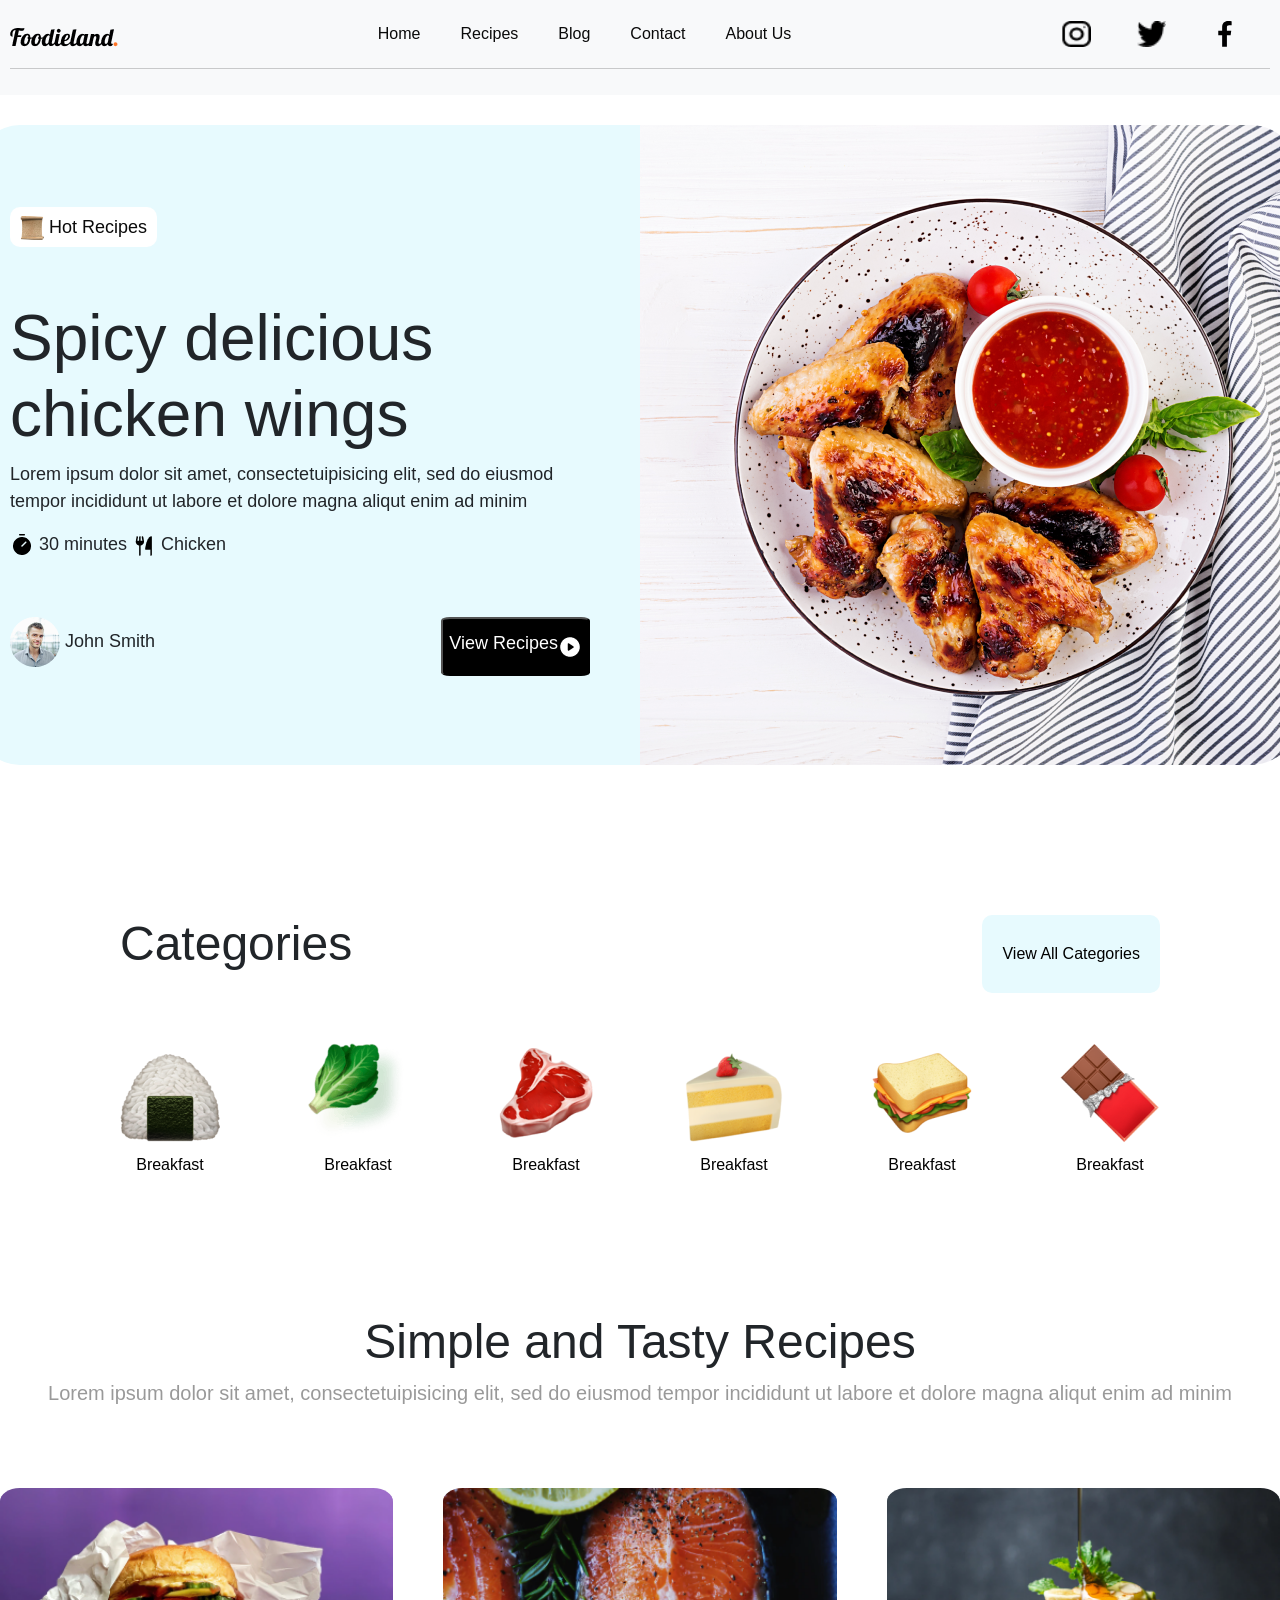
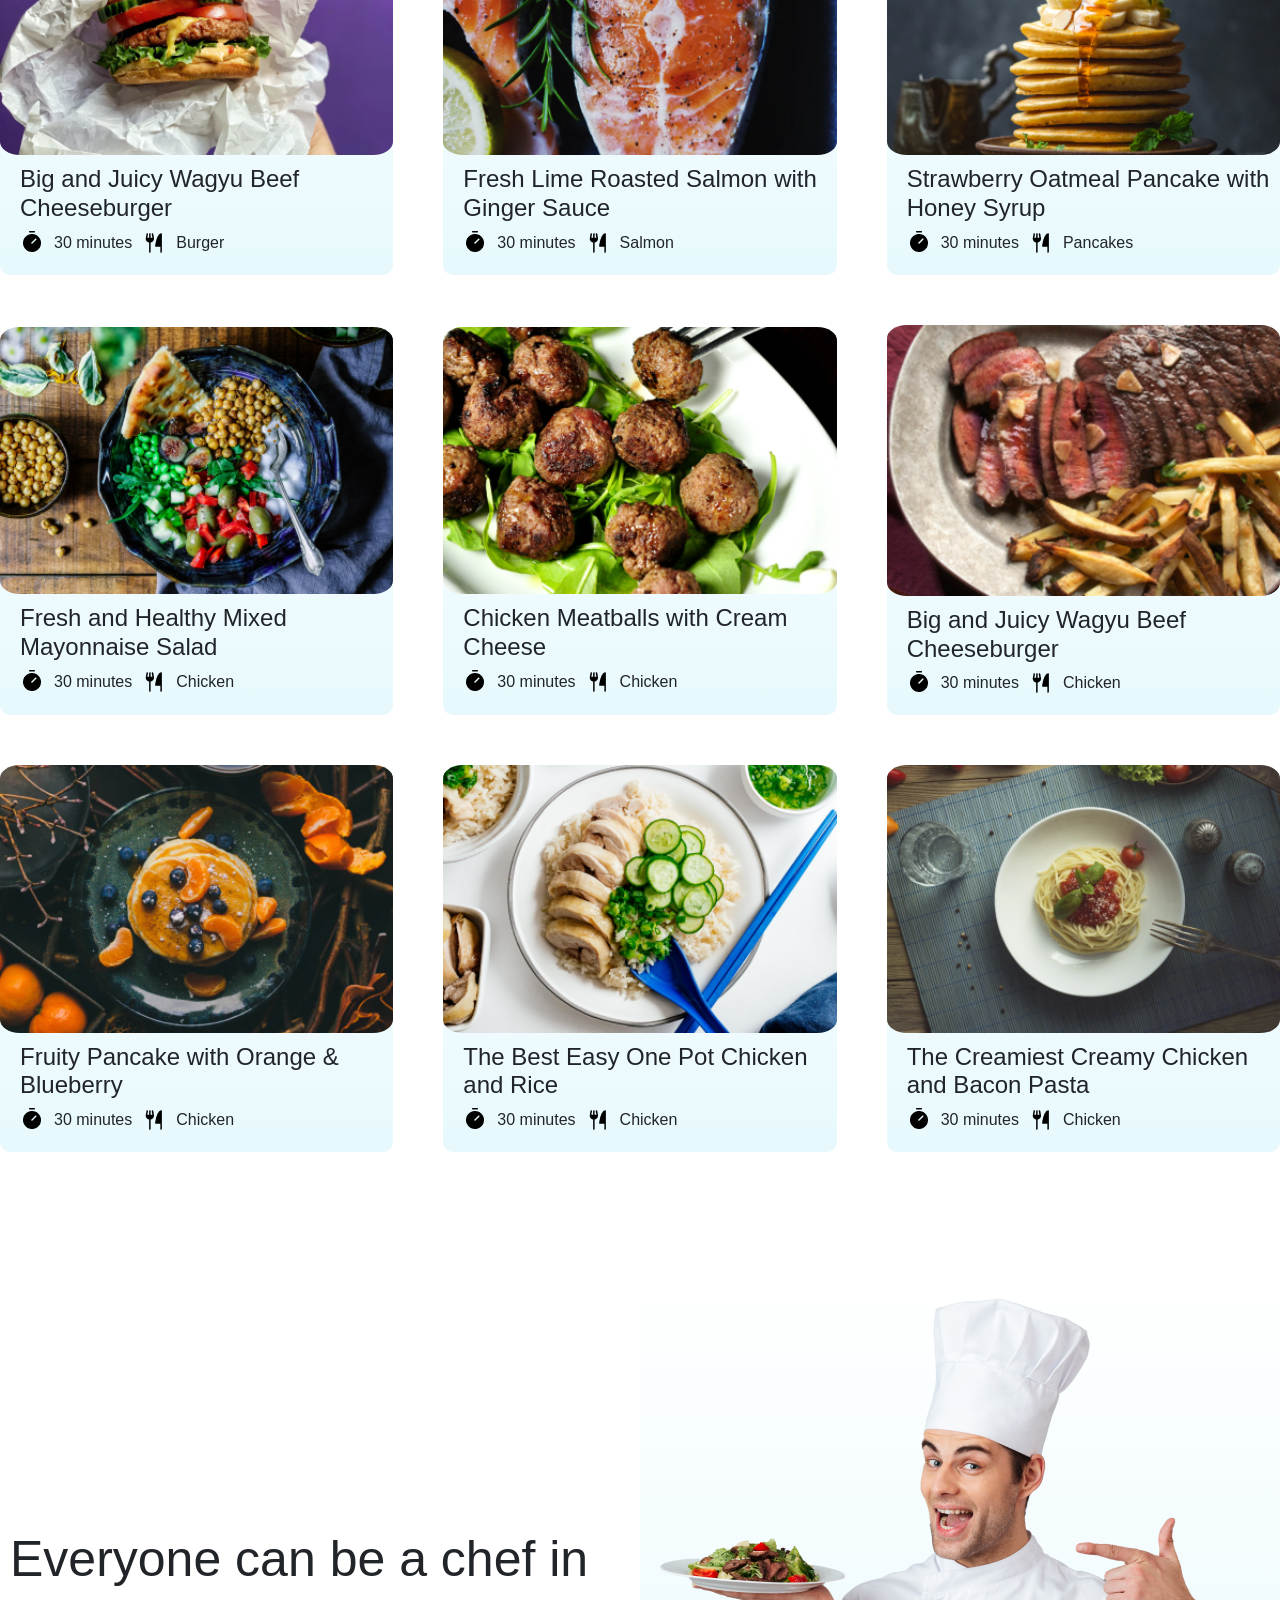
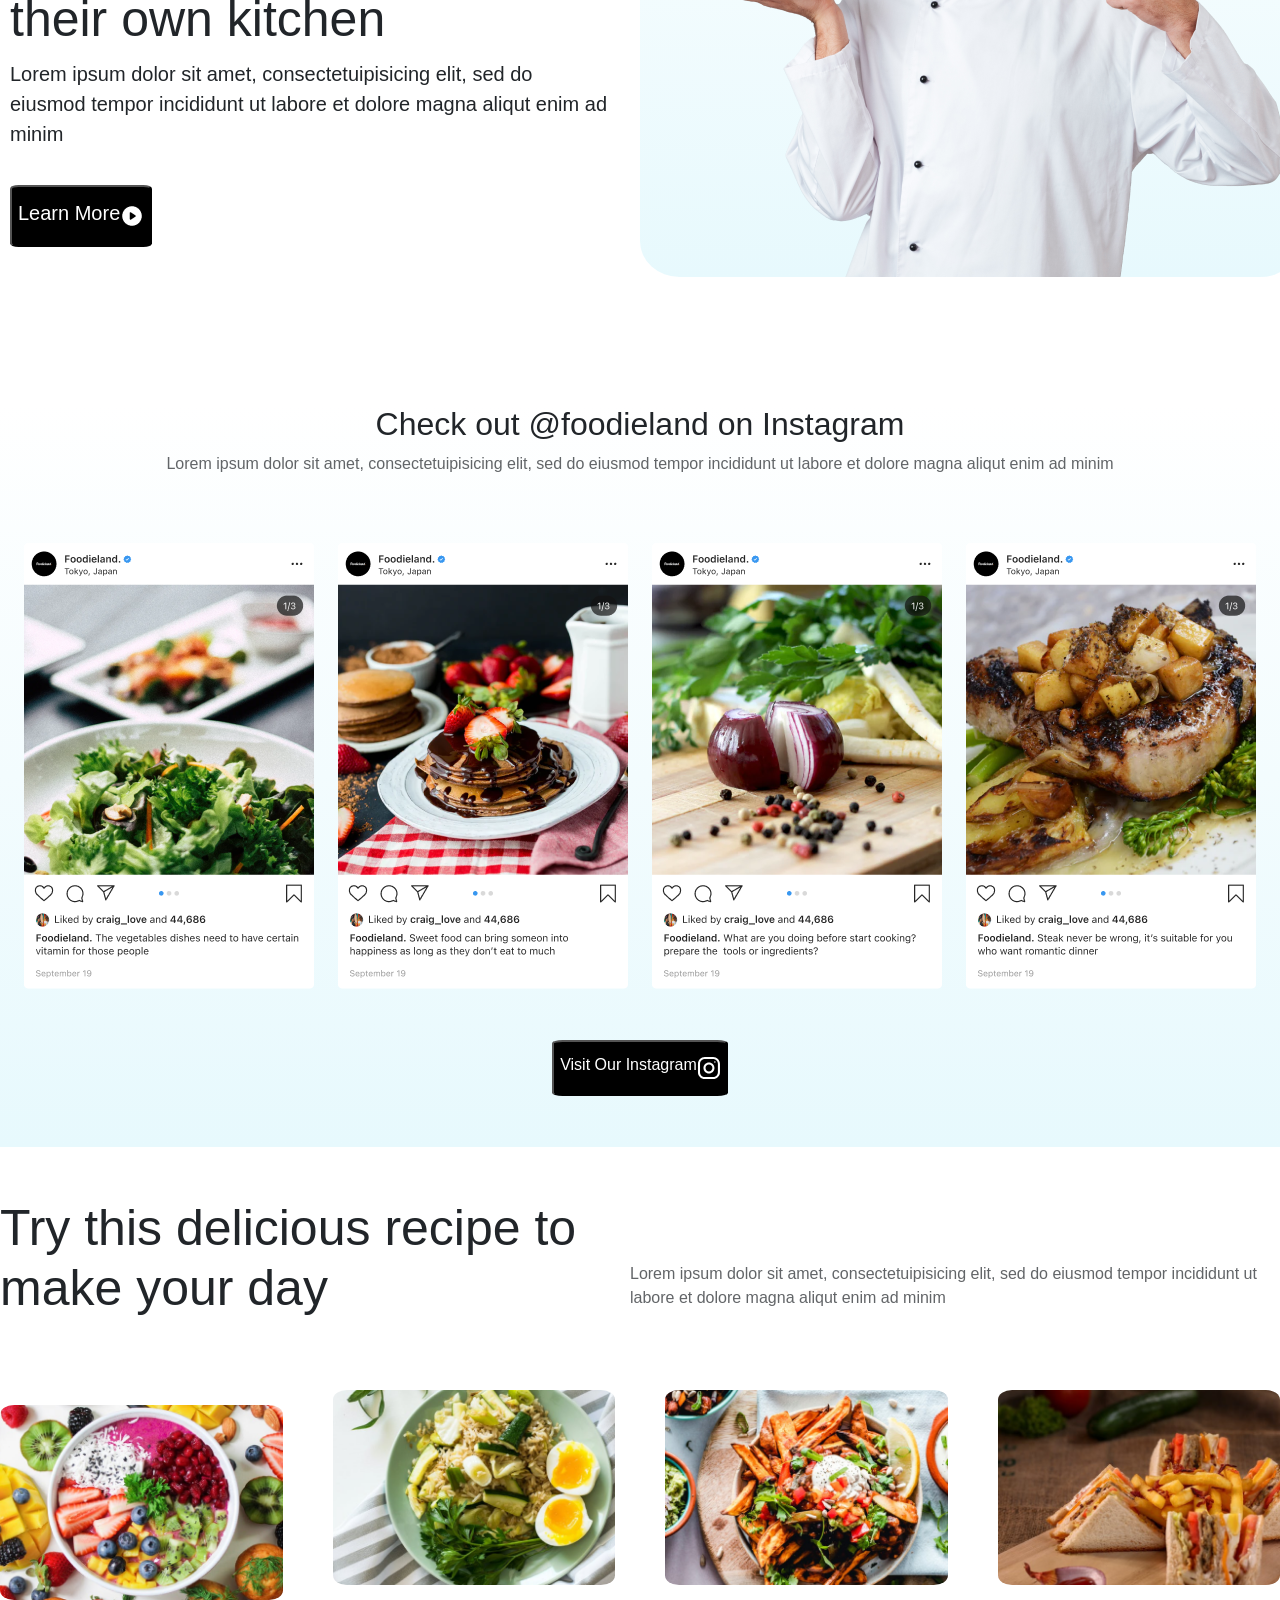
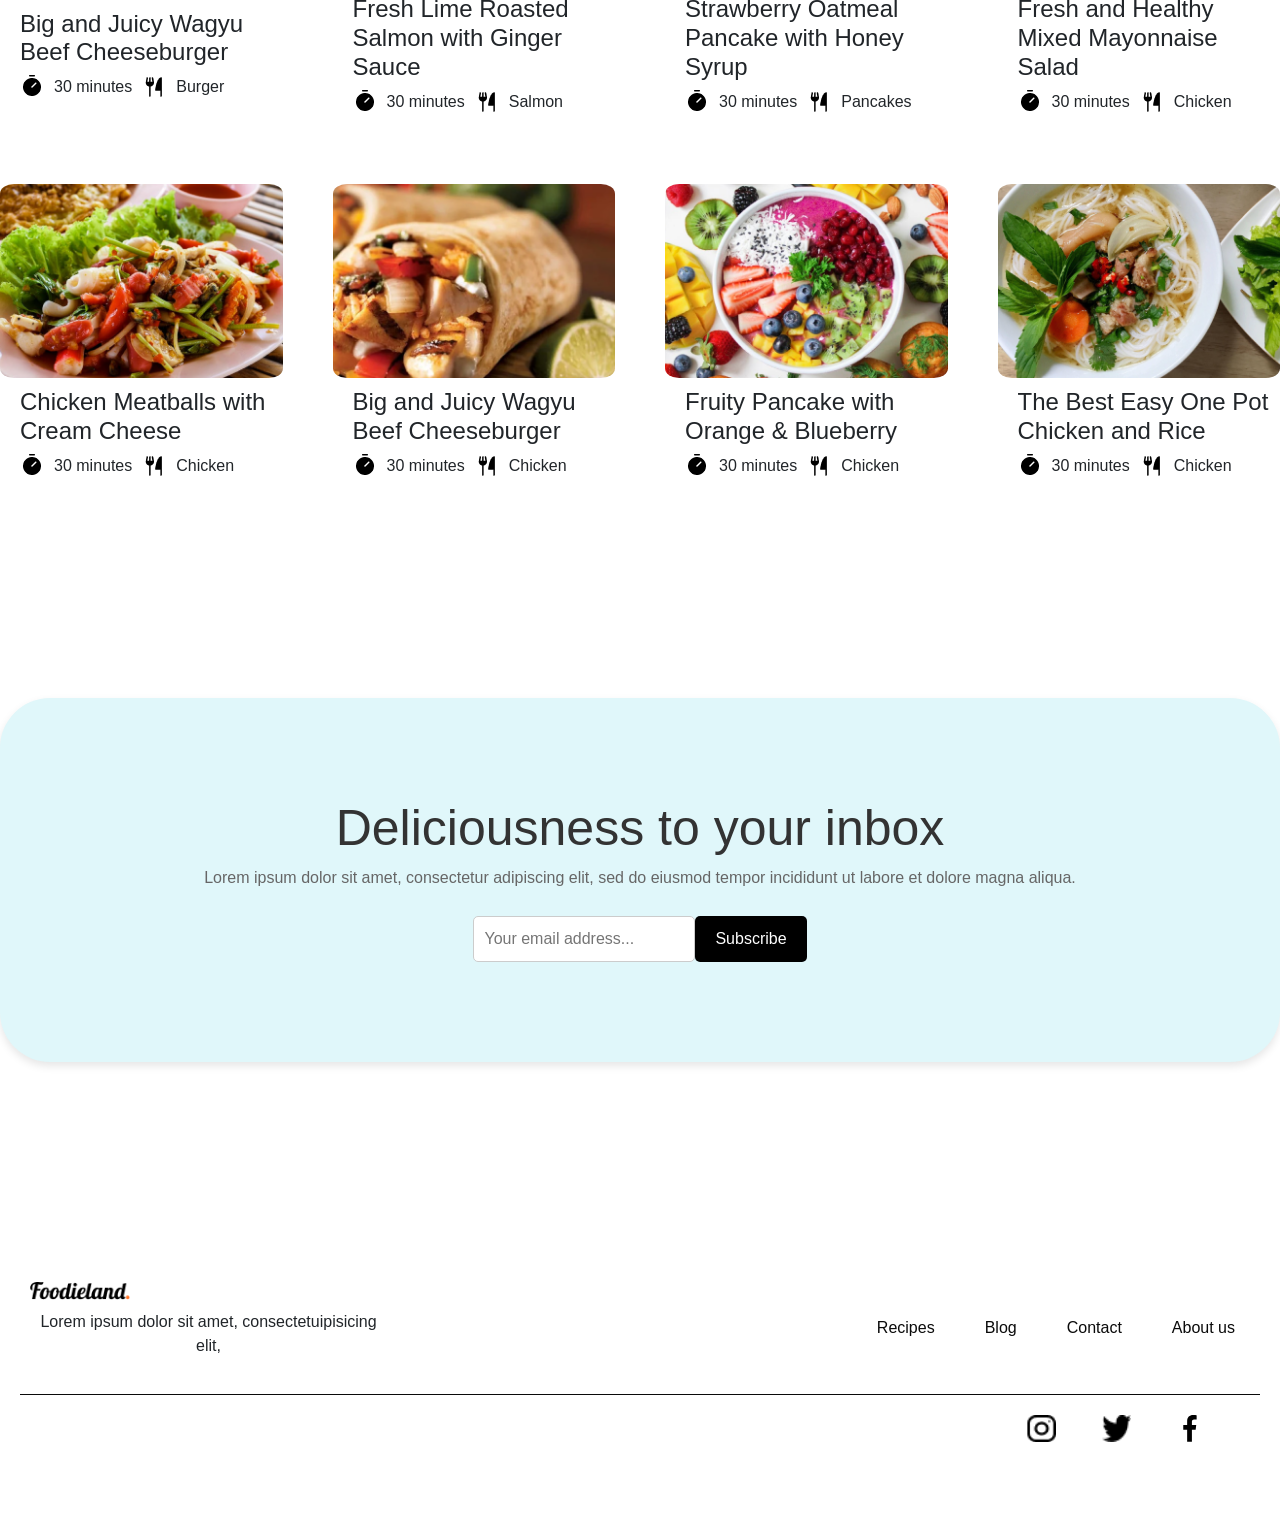
==== commit e61f51b2: "a" ====
--- a/index.html
+++ b/index.html
@@ -278,7 +278,7 @@
       <div class="recipe-grid">
 
         <div class="recipe">
-          <img src="assets/img/burger.png" alt="">
+          <img src="assets/img/mixedbowl.png" alt="">
           <h3>Big and Juicy Wagyu Beef Cheeseburger</h3>
           <div class="inside-info">
             <img src="assets/img/Timer.png" alt="" />
@@ -289,7 +289,7 @@
 
         </div>
         <div class="recipe">
-          <img src="assets/img/fis.png" alt="">
+          <img src="assets/img/eggrice.png" alt="">
           <h3>Fresh Lime Roasted Salmon with Ginger Sauce</h3>
           <div class="inside-info">
             <img src="assets/img/Timer.png" alt="" />
@@ -300,7 +300,7 @@
 
         </div>
         <div class="recipe">
-          <img src="assets/img/pancake.png" alt="">
+          <img src="assets/img/chickensalad.png" alt="">
           <h3>Strawberry Oatmeal Pancake with Honey Syrup</h3>
           <div class="inside-info">
             <img src="assets/img/Timer.png" alt="" />
@@ -311,7 +311,7 @@
 
         </div>
         <div class="recipe">
-          <img src="assets/img/healthyfood.png" alt="">
+          <img src="assets/img/toast.png" alt="">
           <h3>Fresh and Healthy Mixed Mayonnaise Salad</h3>
           <div class="inside-info">
             <img src="assets/img/Timer.png" alt="" />
@@ -322,7 +322,7 @@
 
         </div>
         <div class="recipe">
-          <img src="assets/img/meatball.png" alt="">
+          <img src="assets/img/vegatblespasta.png" alt="">
           <h3>Chicken Meatballs with Cream Cheese</h3>
           <div class="inside-info">
             <img src="assets/img/Timer.png" alt="" />
@@ -333,7 +333,7 @@
 
         </div>
         <div class="recipe">
-          <img src="assets/img/steak (2).png" alt="">
+          <img src="assets/img/wrap.png" alt="">
           <h3>Big and Juicy Wagyu Beef Cheeseburger</h3>
           <div class="inside-info">
             <img src="assets/img/Timer.png" alt="" />
@@ -344,7 +344,7 @@
 
         </div>
         <div class="recipe">
-          <img src="assets/img/orangepancake.png" alt="">
+          <img src="assets/img/mixedbowl.png" alt="">
           <h3>Fruity Pancake with Orange & Blueberry</h3>
           <div class="inside-info">
             <img src="assets/img/Timer.png" alt="" />
@@ -355,7 +355,7 @@
 
         </div>
         <div class="recipe">
-          <img src="assets/img/chicken.png" alt="">
+          <img src="assets/img/noodle.png" alt="">
           <h3>The Best Easy One Pot Chicken and Rice</h3>
           <div class="inside-info">
             <img src="assets/img/Timer.png" alt="" />
--- a/assets/css/homepageStyle.css
+++ b/assets/css/homepageStyle.css
@@ -1,3 +1,6 @@
+* {
+  box-sizing: border-box;
+}
 #grid-wrapper header {
   grid-area: header;
   grid-column: 1/13;
@@ -198,7 +201,6 @@
   display: flex;
   flex-direction: column;
   justify-content: center;
-  align-items: center;
 
   background-color: white;
   background-image: linear-gradient(white, #e7f9fd);
@@ -462,3 +464,4 @@
     margin-left: 10px;
 }
 
+
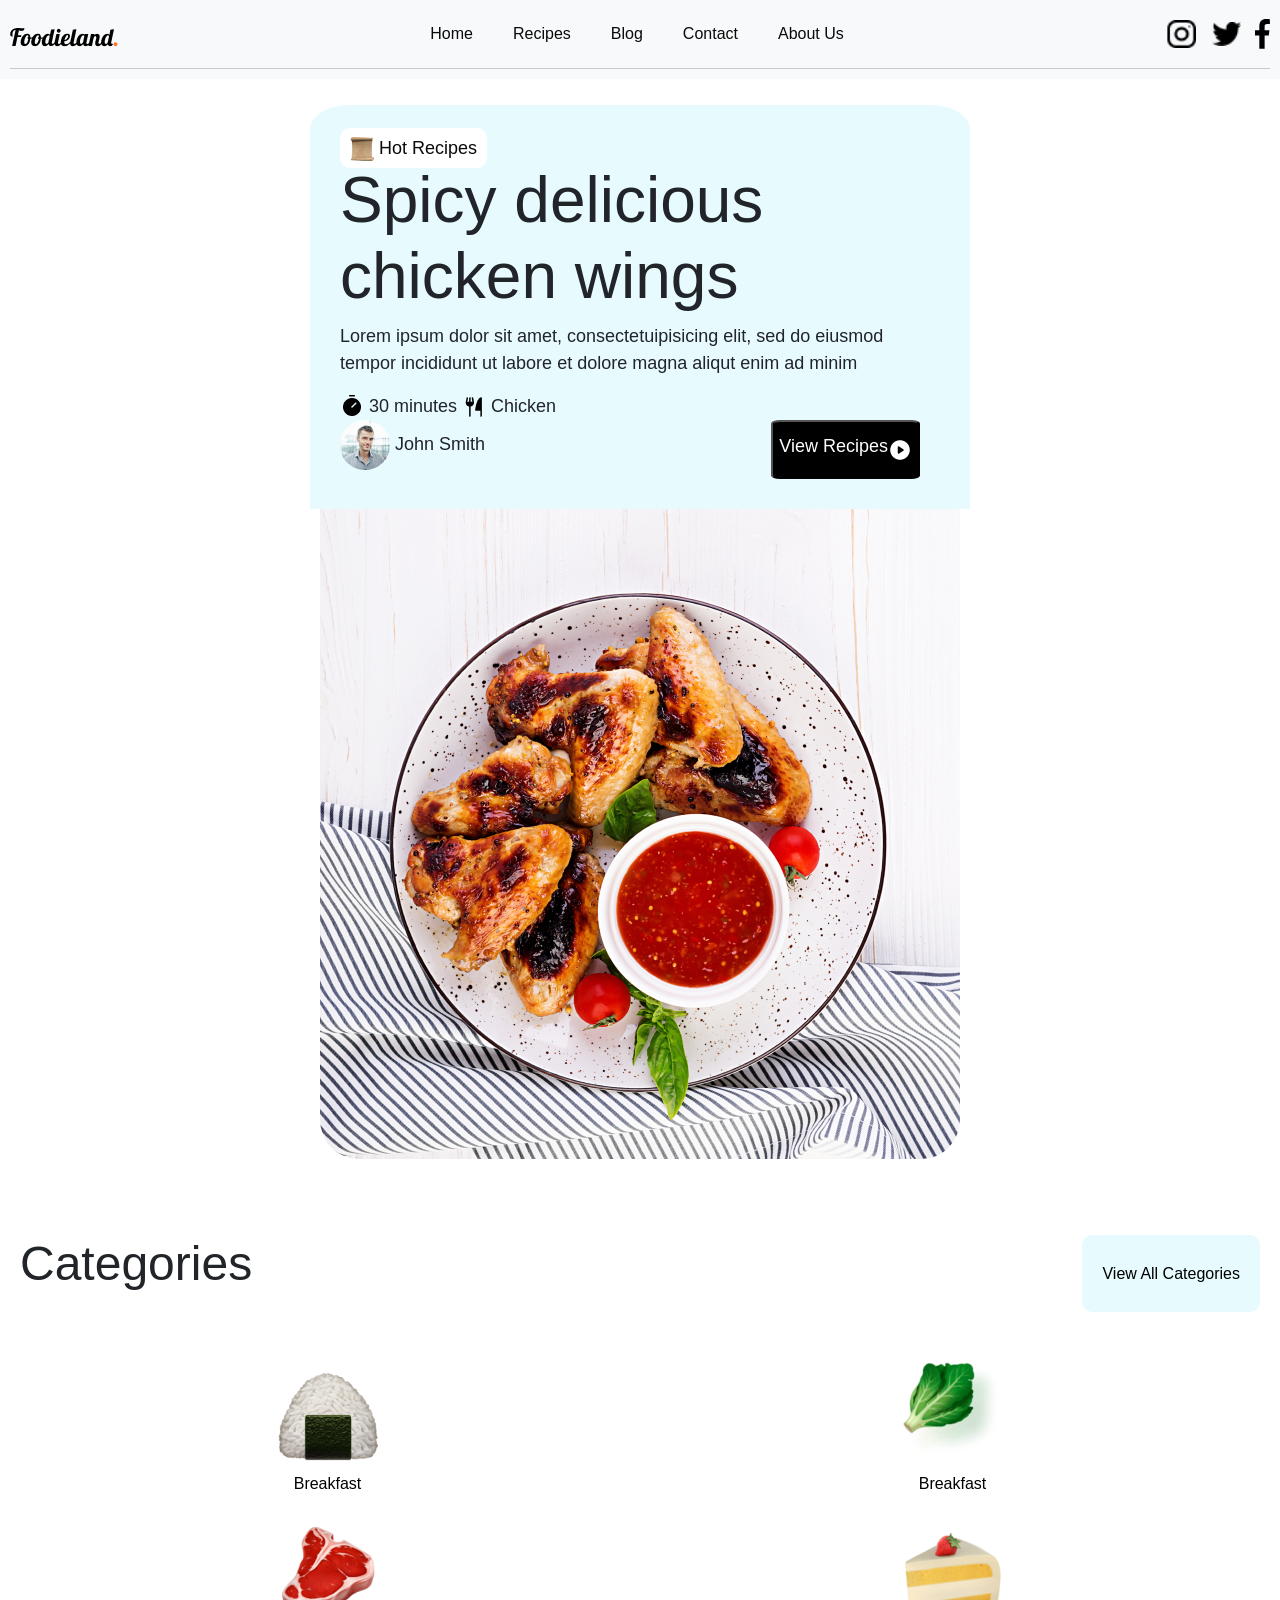
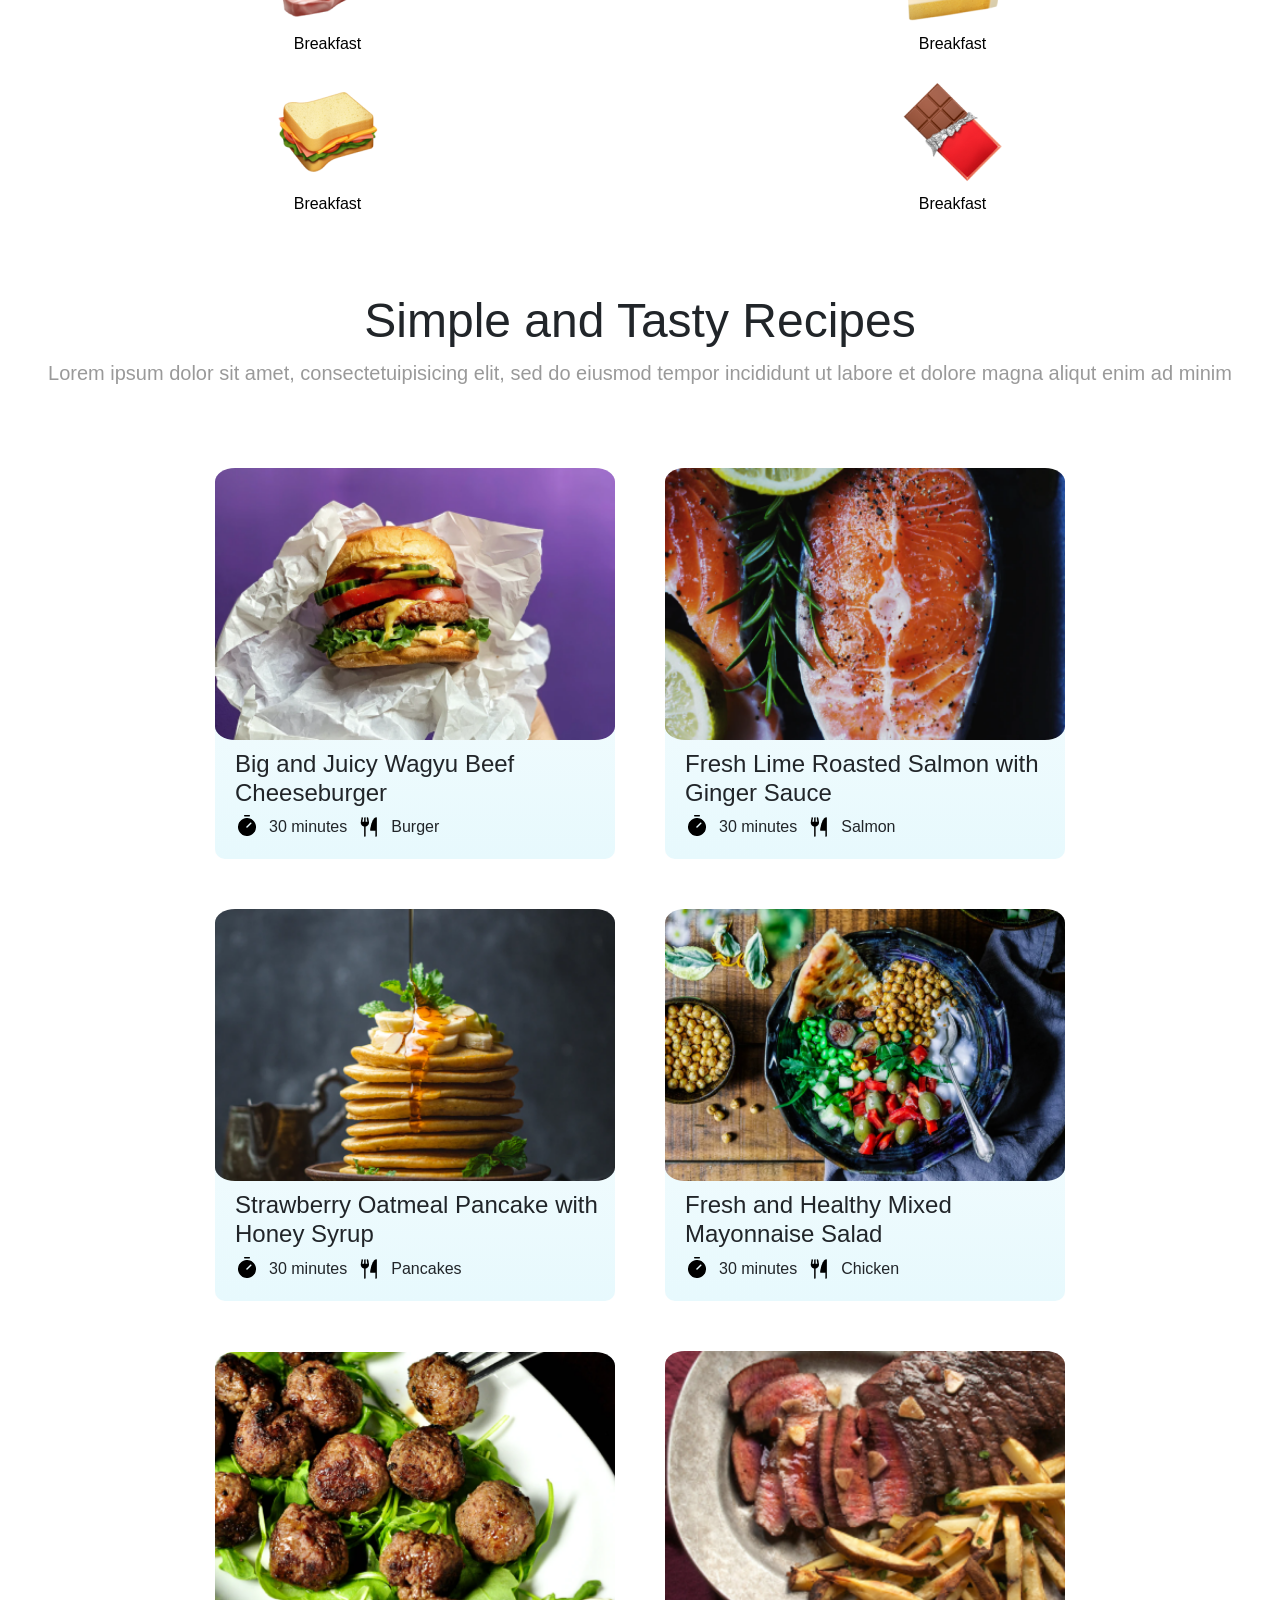
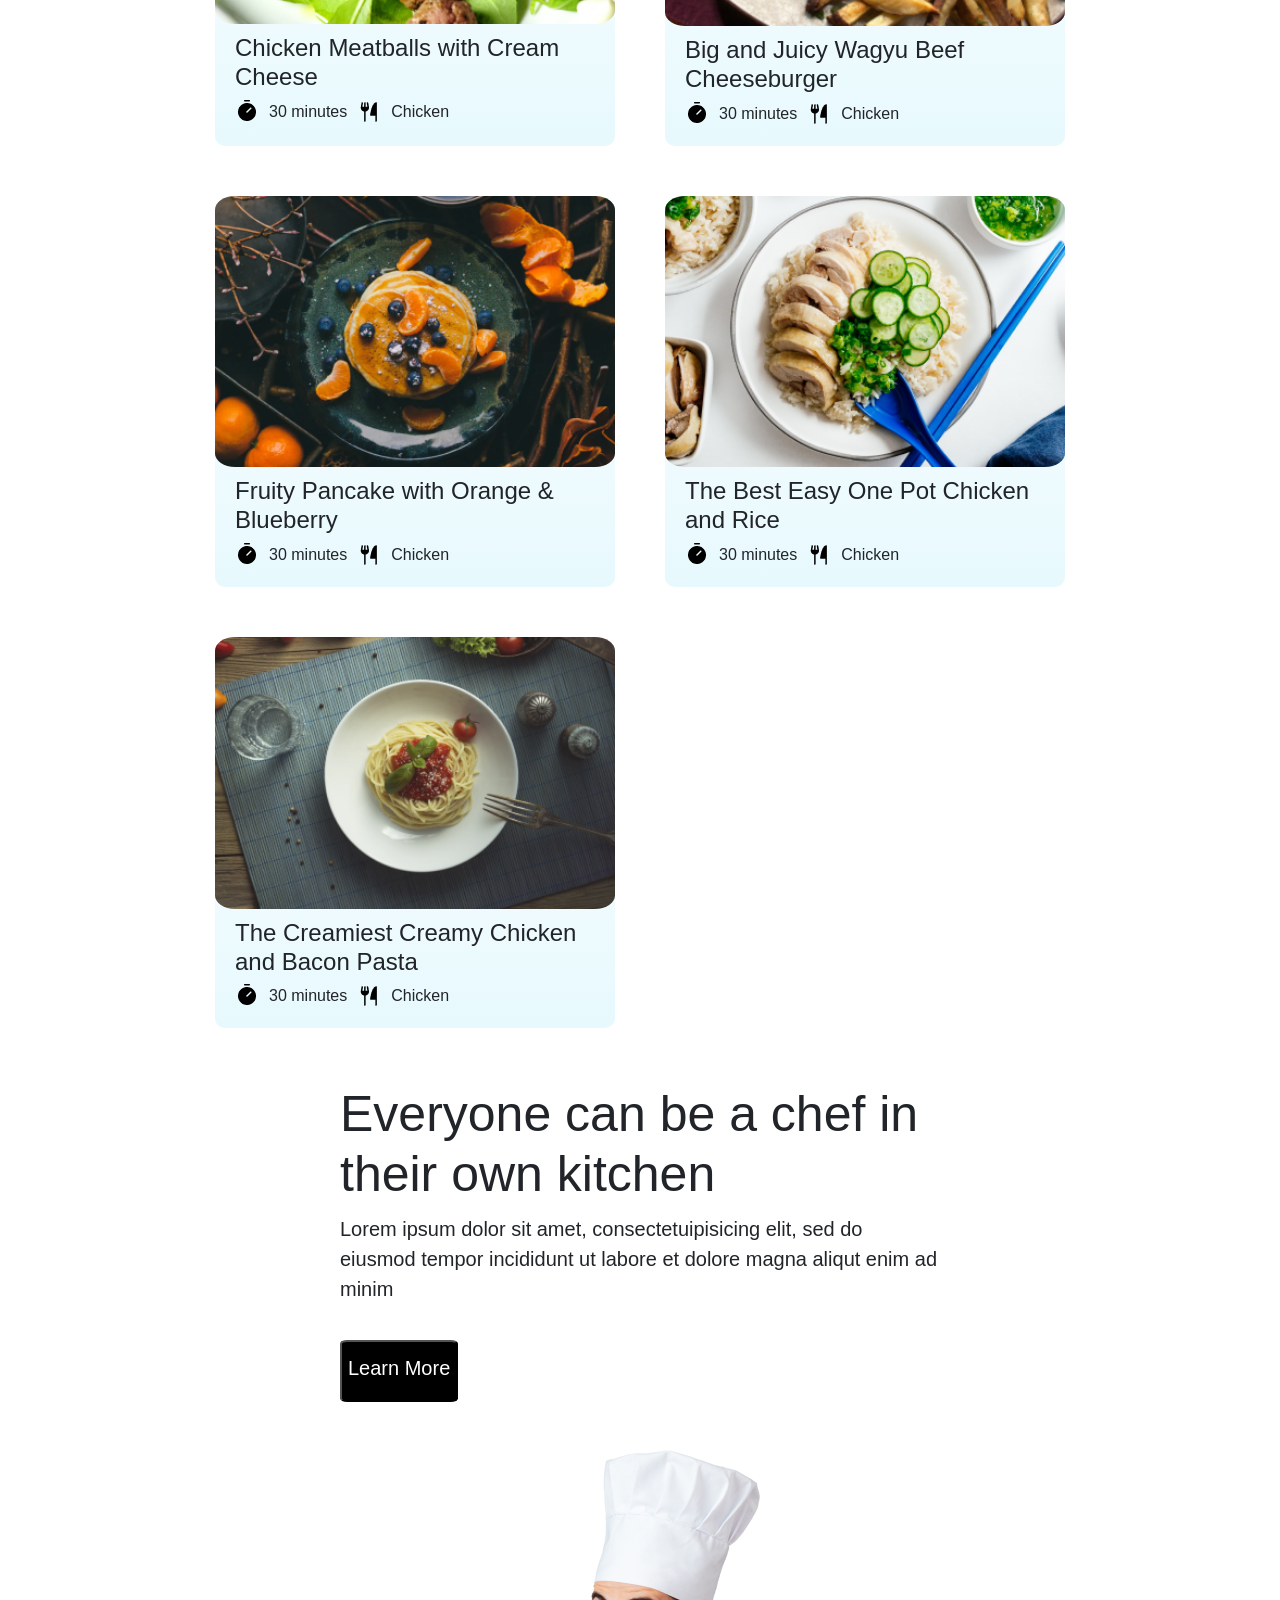
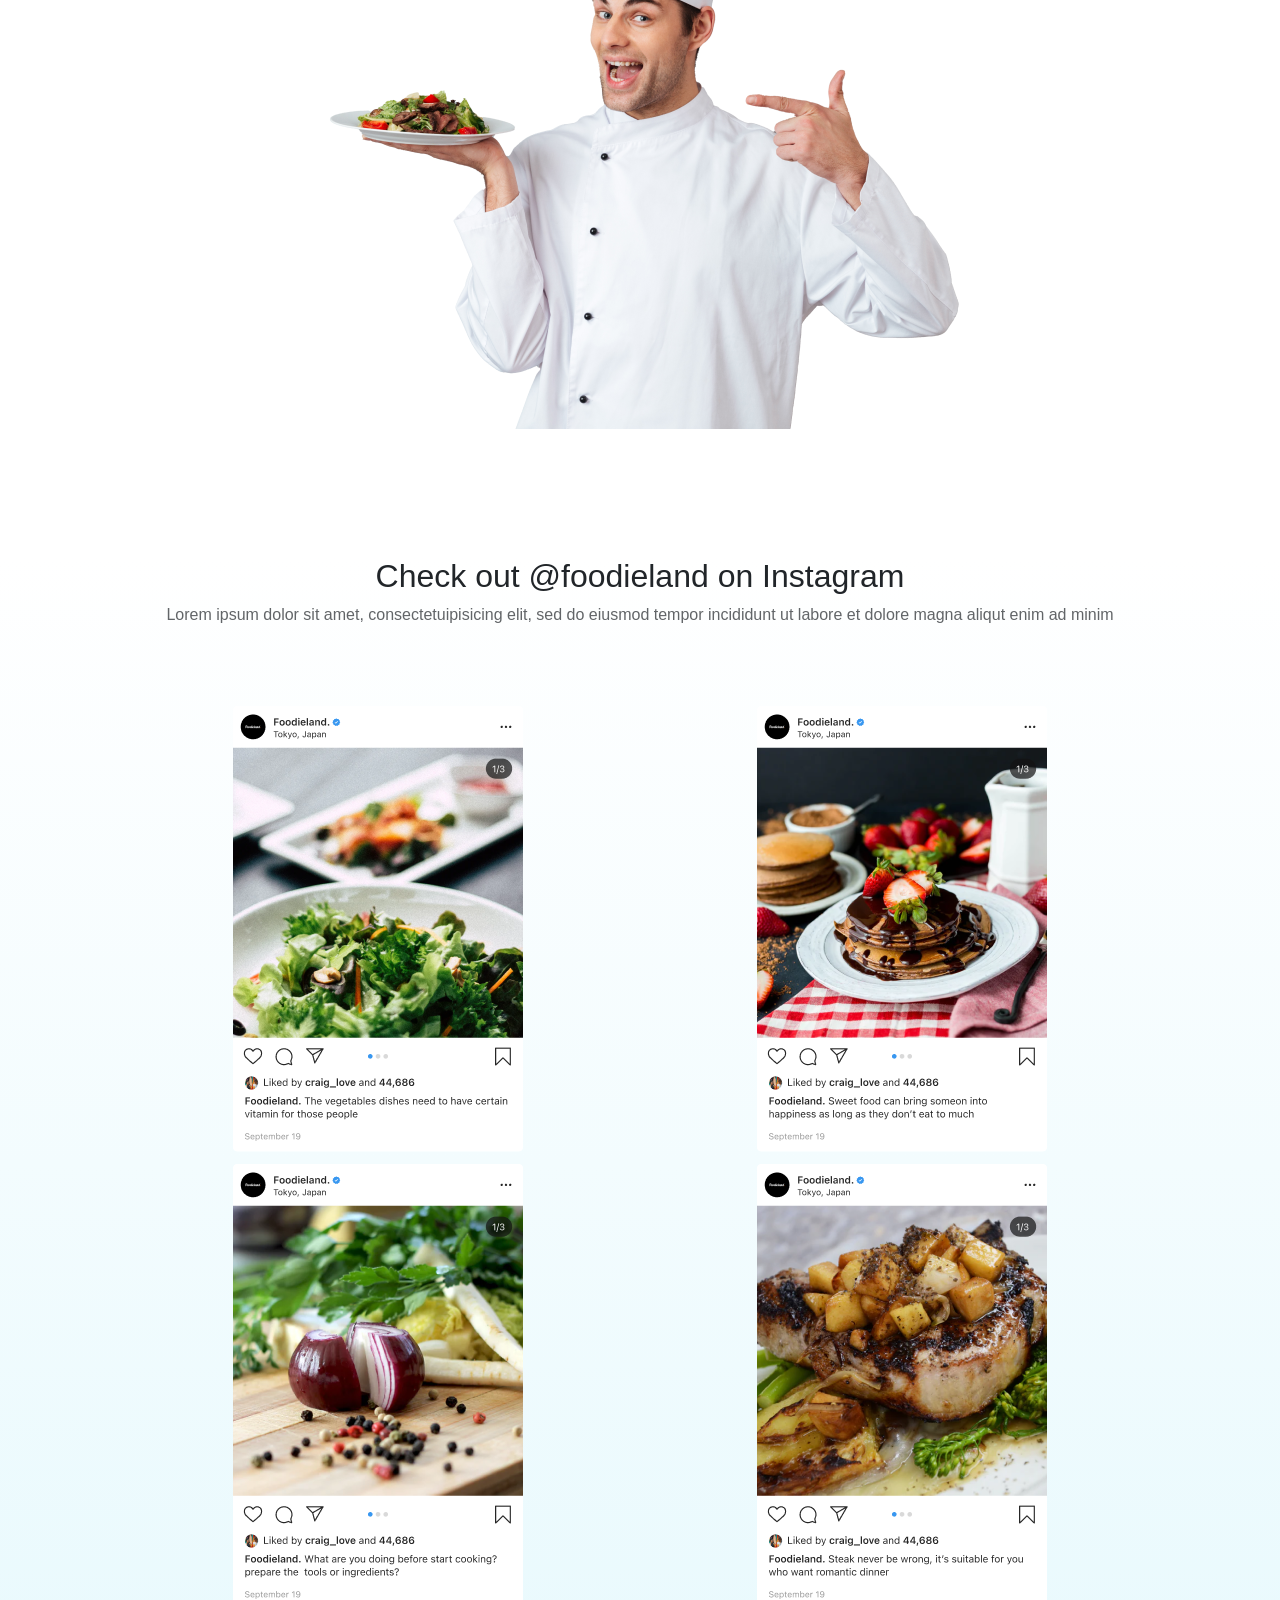
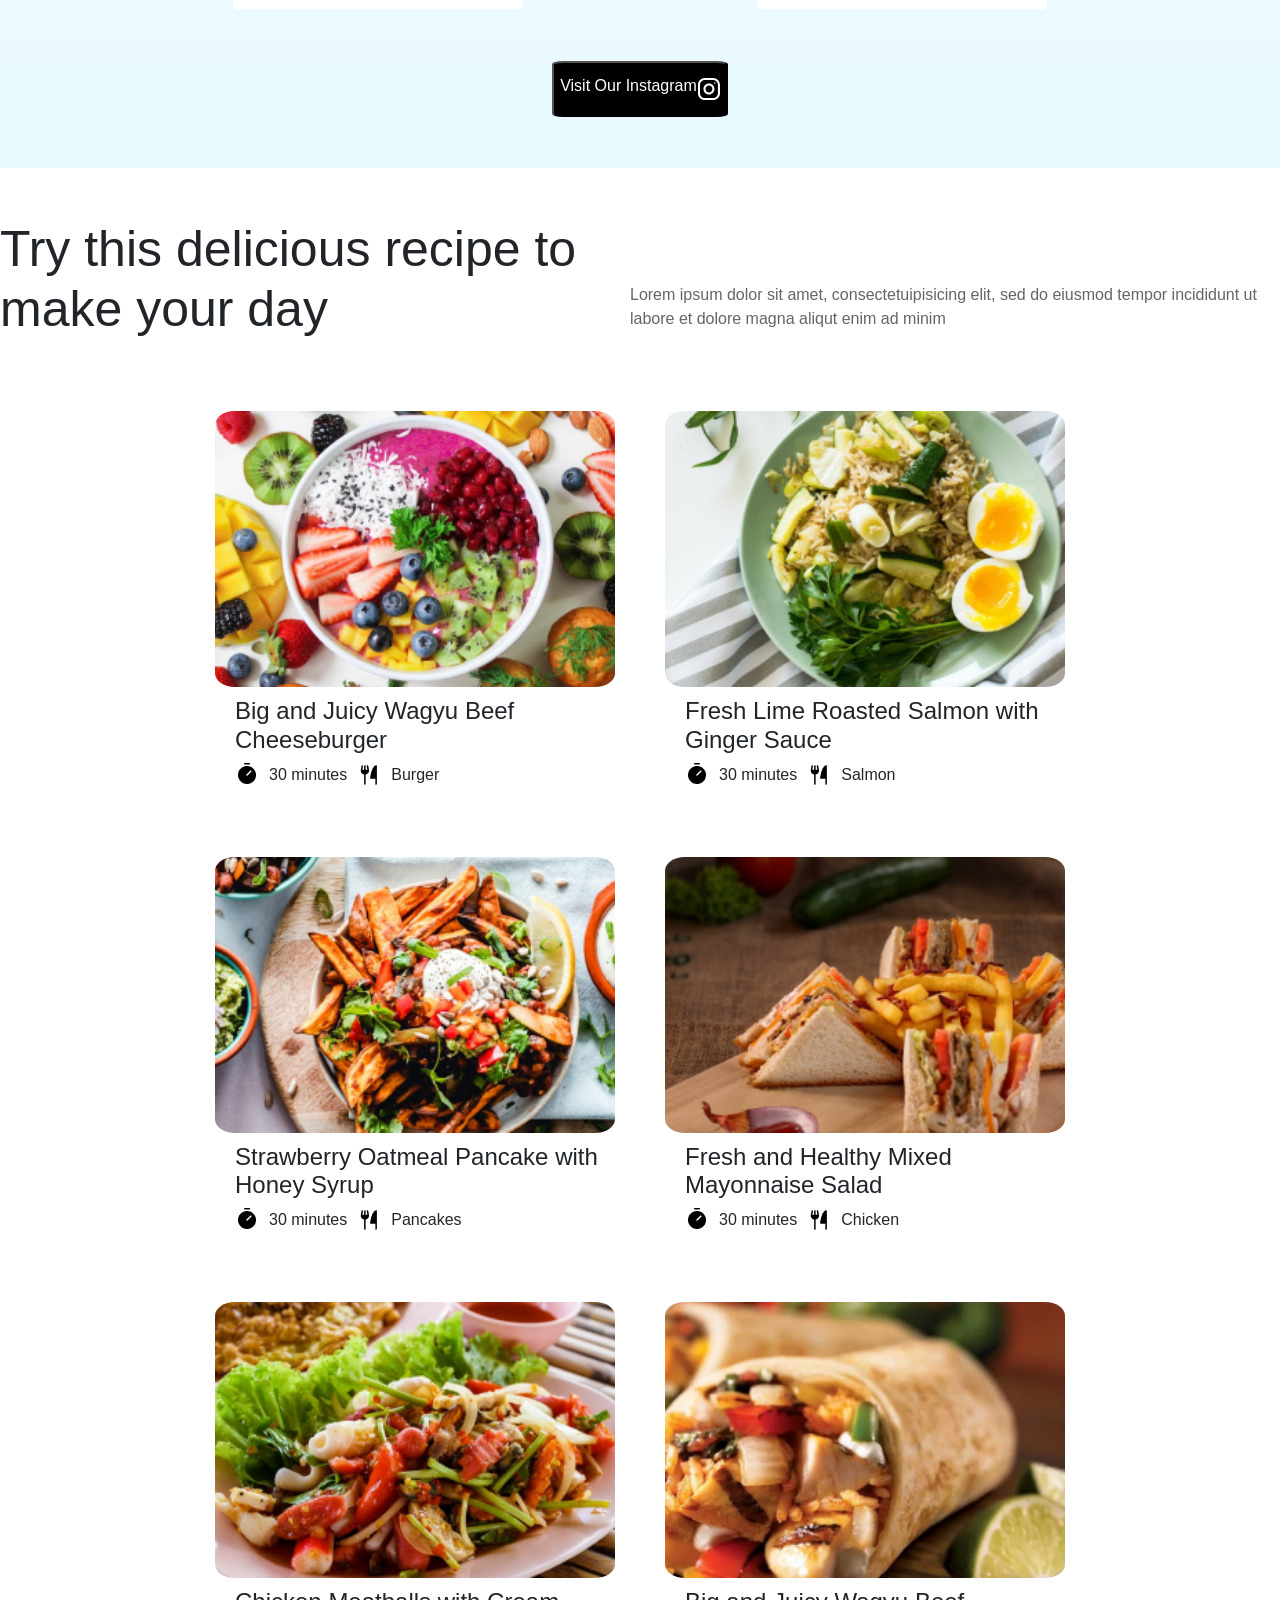
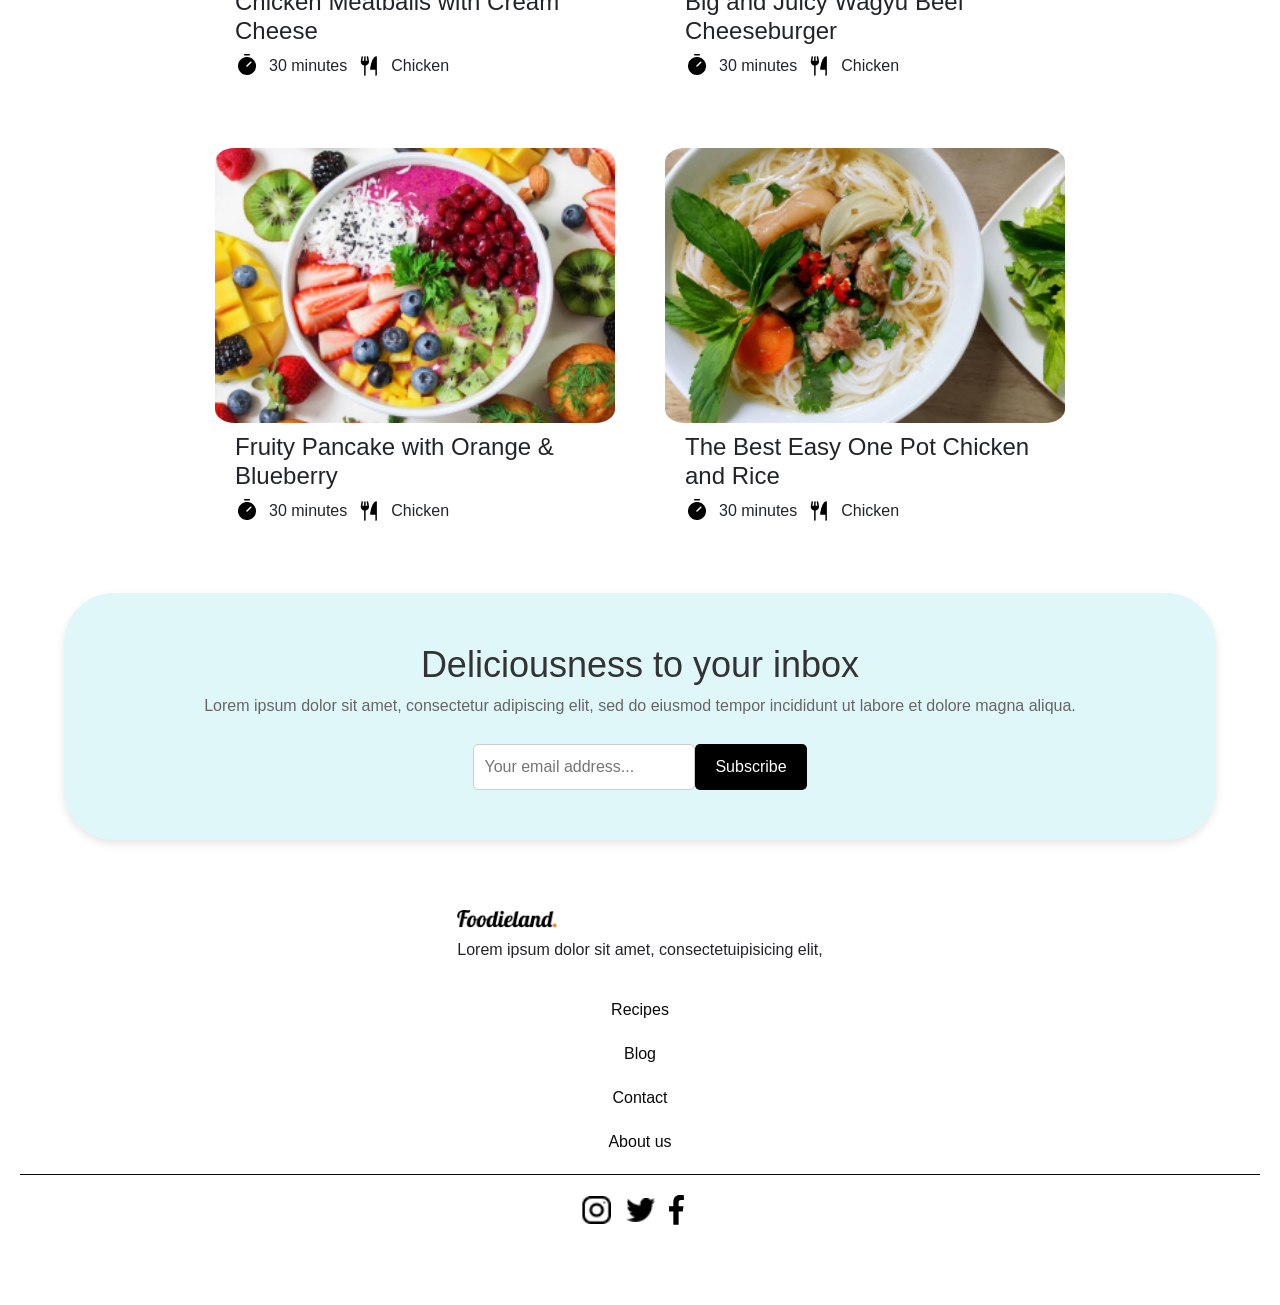
==== commit 09e7b871: "." ====
--- a/index.html
+++ b/index.html
@@ -27,11 +27,11 @@
         <div class="social">
           <a href=""><img src="assets/img/004-instagram.png" alt="" /></a>
           <a href=""><img src="assets/img/003-twitter.png" alt="" /></a>
-          <a href=""><img src="assets/img/001-facebook.svg" alt="" /></a>
-        </div>
-      </div>
-
-      <hr />
+          <a href=""><img style ="height: 30px; width: auto;" src="assets/img/001-facebook.svg" alt="" /></a>
+        </div>
+      </div>
+
+      <hr style="margin-bottom: 0;"/>
     </header>
 
     <div class="swipe">
@@ -72,7 +72,7 @@
       </div>
 
       <div class="right-col">
-        <img src="assets/img/Mask Group.png" alt="" />
+        <img src="assets/img/baked-chicken-wings-asian-style-tomatoes-sauce-plate 1.png" alt="" />
       </div>
     </div>
 
@@ -235,7 +235,6 @@
         </div>
         <button class="learn-info-button">
           <p style="color: white">Learn More</p>
-          <img src="assets/img/PlayCircle.png" alt="" />
         </button>
       </div>
 
@@ -406,7 +405,7 @@
   <div class="social">
     <a href=""><img src="assets/img/004-instagram.png" alt="" /></a>
     <a href=""><img src="assets/img/003-twitter.png" alt="" /></a>
-    <a href=""><img src="assets/img/001-facebook.svg" alt="" /></a>
+    <a href=""><img style ="height: 30px; width: auto;" src="assets/img/001-facebook.svg" alt="" /></a>
   </div>
 </footer>
 
--- a/assets/css/homepageStyle.css
+++ b/assets/css/homepageStyle.css
@@ -1,6 +1,7 @@
-* {
-  box-sizing: border-box;
-}
+body{
+}
+
+
 #grid-wrapper header {
   grid-area: header;
   grid-column: 1/13;
@@ -21,6 +22,7 @@
   justify-content: space-between;
   width: 100%;
   gap: 20px;
+  flex-wrap: wrap;
 }
 
 hr {
@@ -65,29 +67,40 @@
   background: rgba(0, 0, 0, 0.1);
 }
 
+/************************************/
 #grid-wrapper .swipe,
 .LearnMore {
-  grid-area: swipe;
-  margin: 30px;
-  display: grid;
-  grid-template-columns: auto auto;
-  align-items: stretch;
-  justify-content: center;
-  border-radius: 10px;
-}
-
-/************************************/
+  margin-top: 2%;
+  margin-bottom: 2%;
+  width: 100%;
+  display: flex;
+  justify-content: center;
+  flex-wrap: wrap;
+  
+}
+
 
 #grid-wrapper .swipe {
   height: auto;
-  border-top-right-radius: 10px;
-  border-bottom-right-radius: 10px;
-}
+  width: 100%;
+}
+
+.swipe .right-col img{
+  
+  border-top-right-radius: 6%;
+  border-bottom-right-radius: 6%;
+}
+
+.swipe .right-col img , .LearnMore img{
+overflow: hidden;
+
+}
+
 #grid-wrapper .swipe .left-col {
   background-color: #e7fafe;
   padding: 30px;
   display: flex;
-  width: 660px;
+  max-width: 660px;
   flex-direction: column;
   justify-content: space-evenly;
   border-top-left-radius: 6%;
@@ -99,6 +112,7 @@
   display: flex;
   align-items: center;
   justify-content: center;
+  width: auto;
 }
 
 #grid-wrapper .swipe .left-col h2 {
@@ -234,10 +248,7 @@
 
 /************************************/
 
-.LearnMore {
-  margin-top: 10%;
-}
-
+ 
 .LearnMore .left-col {
   background-color: white;
   display: flex;
@@ -247,7 +258,7 @@
   align-items: flex-start;
   padding: 30px;
   gap: 20px;
-}
+} 
 
 .learn-info-button {
   align-self: flex-start;
@@ -271,11 +282,11 @@
   margin-top: 10px;
 }
 
-.LearnMore .right-col {
+/* .LearnMore .right-col {
   background-image: linear-gradient(white, #e7f9fd);
   border-bottom-left-radius: 6%;
   border-bottom-right-radius: 6%;
-}
+} */
 
 /*************************************/
 
@@ -296,6 +307,7 @@
   display: grid;
   justify-content: space-evenly;
   grid-template-columns: repeat(4, minmax(200px, auto));
+  justify-items: stretch;
 }
 
 .visit-instagram {
@@ -396,72 +408,191 @@
 
 /*************************************/
 
-
-
-
 footer {
-    padding: 20px;
+  padding: 20px;
+  text-align: center;
+  max-width: 2000px;
+  margin: 50px auto;
+  border-radius: 10px;
+}
+
+.foot-title {
+  display: flex;
+  flex-direction: row;
+  justify-content: space-between;
+  align-items: center;
+  margin-bottom: 20px;
+}
+
+.foot-logo {
+  display: flex;
+  flex-direction: column;
+  align-items: flex-start;
+  margin-left: 10px;
+}
+
+.foot-logo img {
+  max-width: 100px;
+  margin-bottom: 10px;
+}
+
+.navigate-foot {
+  text-align: right;
+  width: 70%;
+  display: flex;
+  justify-content: flex-end;
+  gap: 50px;
+  margin-right: 25px;
+}
+
+footer .social {
+  text-align: right;
+  margin-bottom: 10px;
+  margin-right: 25px;
+}
+
+footer hr {
+  margin: 20px auto;
+  border-color: #0a0a0a;
+}
+
+footer a {
+  text-decoration: none;
+  color: #0a0a0a;
+  font-weight: 500;
+}
+
+footer a:hover {
+  text-decoration: underline;
+  color: #797979;
+}
+
+.social a img {
+  width: 30px;
+  height: 26.98px;
+  margin-left: 10px;
+}
+
+/*****************************************************************************/
+
+#grid-wrapper .social a img {
+  max-width: 100%;
+  height: auto;
+  object-fit: cover;
+}
+
+#grid-wrapper .swipe .right-col img {
+
+  width: 100%;
+  height: auto;
+  object-fit: cover;
+}
+
+#grid-wrapper .LearnMore img {
+  width: 100%;
+  height: auto;
+  object-fit: cover;
+}
+
+
+
+
+@media screen and (max-width: 1320px) {
+
+  #grid-wrapper .social a img{
+    margin-right: 0;
+  }
+  .swipe .left-col{
+    border-top-right-radius: 6%;
+    border-bottom-left-radius: 0% !important;
+  }
+
+  .swipe .right-col img {
+    rotate: 90deg;
+    z-index: -1;
+  }
+  .foot-title {
+    flex-direction: column;
+    align-items: center;
     text-align: center;
-    max-width: 2000px;
+  }
+
+  .foot-logo {
+    margin: 0 0 20px 0;
+  }
+  .navigate-foot {
+    width: 100%;
+    flex-direction: column;
+    align-items: center;
+    gap: 20px;
+    margin: 0;
+  }
+
+  .social-posts {
+    margin-top: 4%;
+    width: 100%;
+    display: grid;
+    justify-content: space-evenly;
+    grid-template-columns: repeat(2, minmax(200px, auto));
+  }
+
+  .social-posts img {
+    margin-top: 4%;
+  }
+  .subscription-section {
+    padding: 50px 20px;
+    max-width: 90%;
     margin: 50px auto;
-    border-radius: 10px;
-}
-
-.foot-title {
-    display: flex;
-    flex-direction: row;
-    justify-content: space-between;
-    align-items: center;
-    margin-bottom: 20px;
-}
-
-.foot-logo {
-    display: flex;
-    flex-direction: column;
-    align-items: flex-start;
-    margin-left: 10px;
-}
-
-.foot-logo img {
-    max-width: 100px;
-    margin-bottom: 10px;
-}
-
-.navigate-foot {
-    text-align: right;
-    width: 70%;
-    display: flex;
-    justify-content: flex-end;
-    gap: 50px;
-    margin-right: 25px;
-}
-
-footer .social {
-    text-align: right;
-    margin-bottom: 10px;
-    margin-right: 25px;
-}
-
-footer hr {
-    margin: 20px auto;
-    border-color: #0a0a0a;
-}
-
-footer a {
-    text-decoration: none;
-    color: #0a0a0a;
-    font-weight: 500;
-}
-
-footer a:hover {
-    text-decoration: underline;
-    color: #797979;
-}
-
-.social a img {
-    width: 30px;
-    height: 26.98px;
-    margin-left: 10px;
-}
-
-
+  }
+  .subscription-section h1 {
+    font-size: 36px;
+  }
+  .subscription-section input[type="email"] {
+    width: 100%;
+  }
+  .Categories {
+    padding: 60px 20px;
+  }
+  .Categories .categories-images {
+    padding-top: 50px;
+    display: grid;
+    grid-template-columns: repeat(2, 1fr);
+    gap: 10px;
+    text-align: center;
+  }
+
+  .Recipes .recipe-grid,
+  .Quick-Recipes .recipe-grid {
+    grid-template-columns: repeat(2, minmax(200px, auto));
+  }
+  
+  footer .social {
+    text-align: center;
+  }
+
+  .foot-title .foot-logo{
+    text-align: center;
+  }
+}
+
+@media screen and (max-width: 960px) {
+
+  .Recipes .recipe-grid,
+  .Quick-Recipes .recipe-grid {
+    grid-template-columns: repeat(1, minmax(200px, auto));
+  }
+  .subscription-section {
+    padding: 30px 10px;
+  }
+  .subscription-section h1 {
+    font-size: 28px;
+  }
+  .Categories {
+    padding: 30px 10px;
+  }
+  .Categories h2 {
+    font-size: 32px;
+  }
+}
+
+
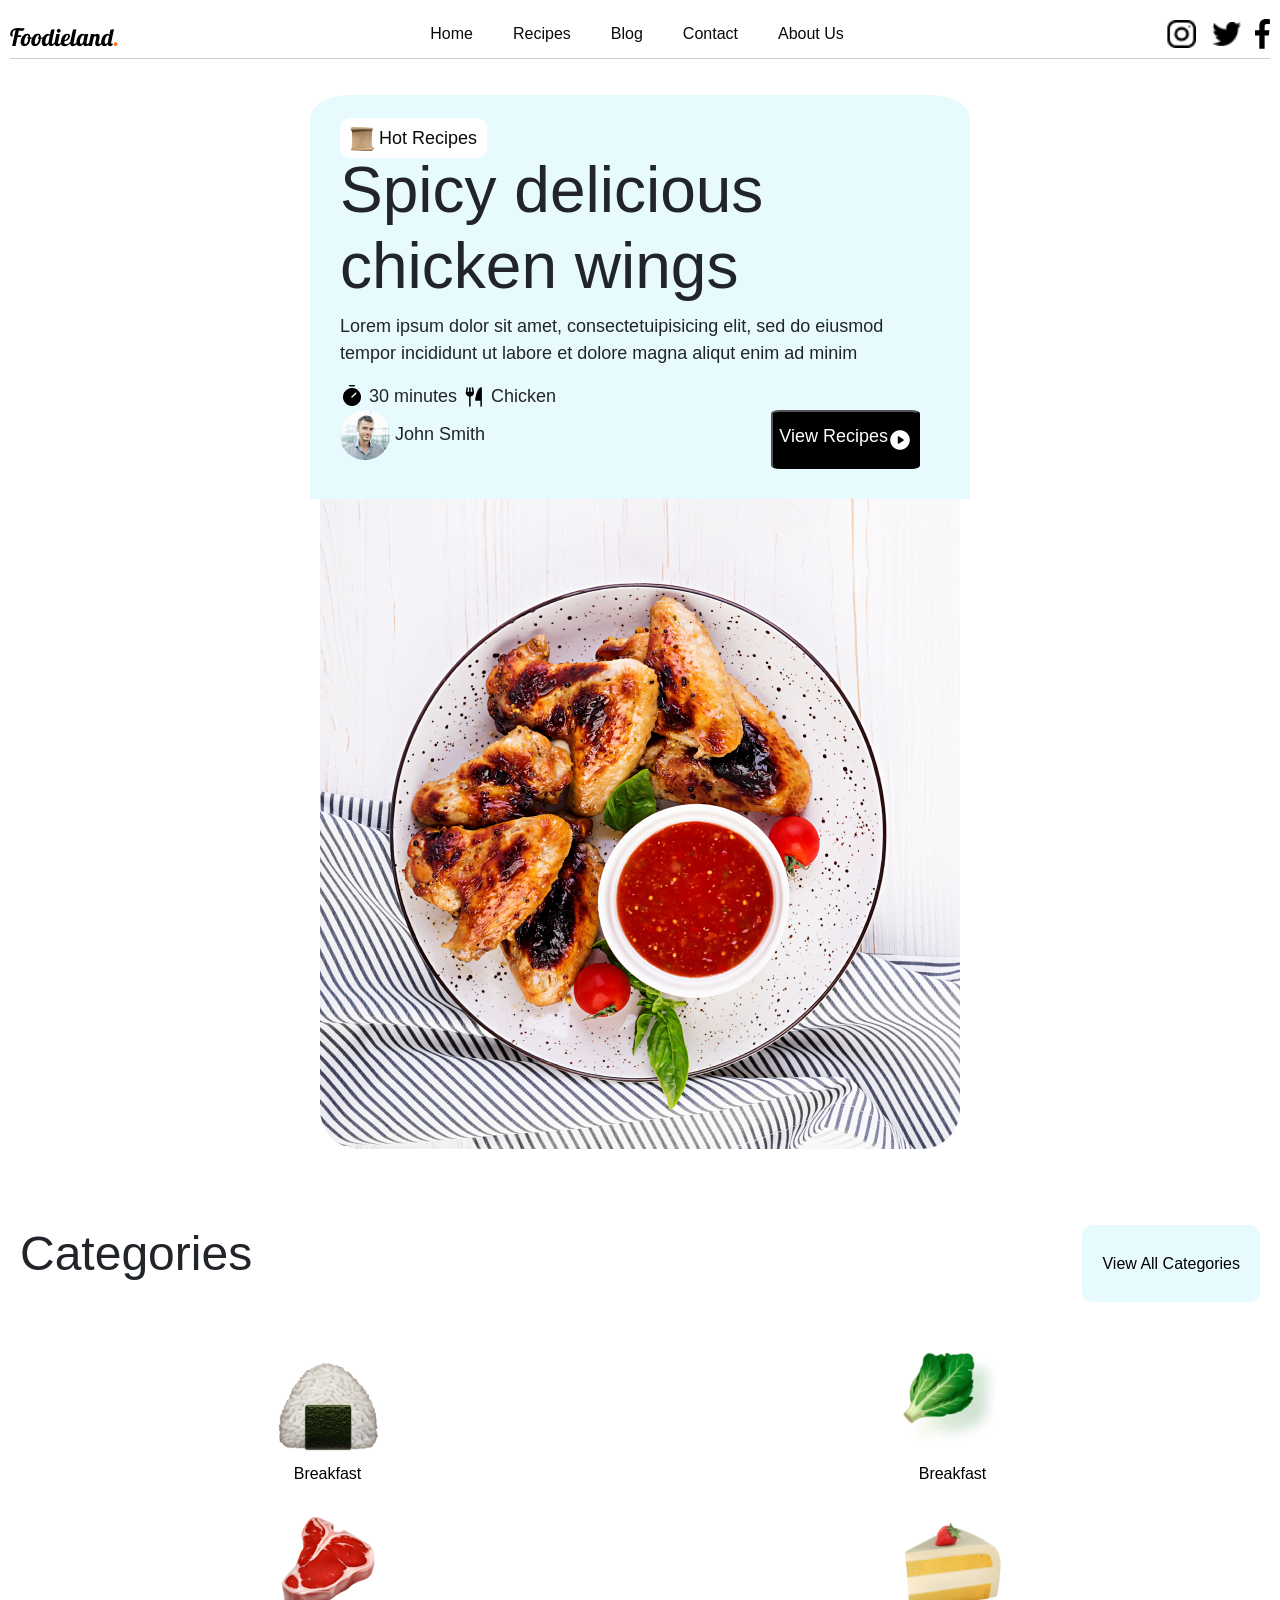
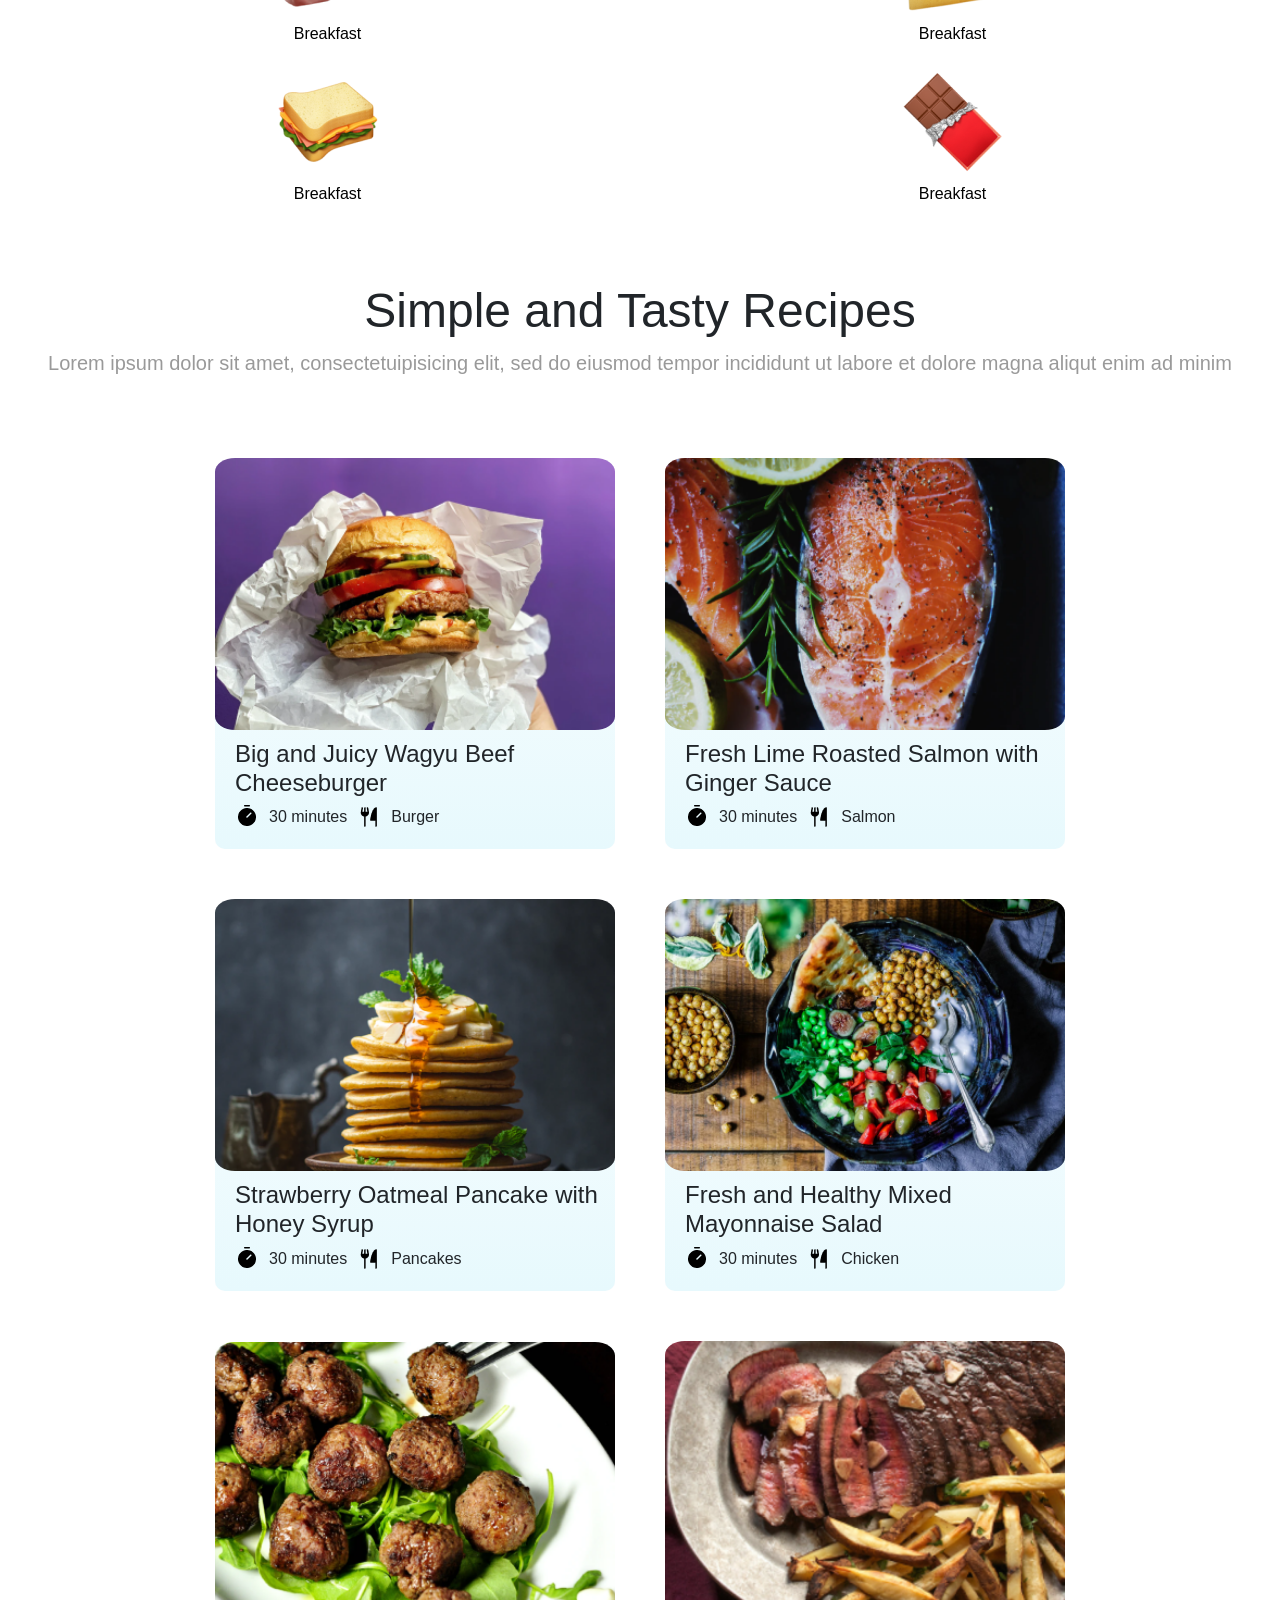
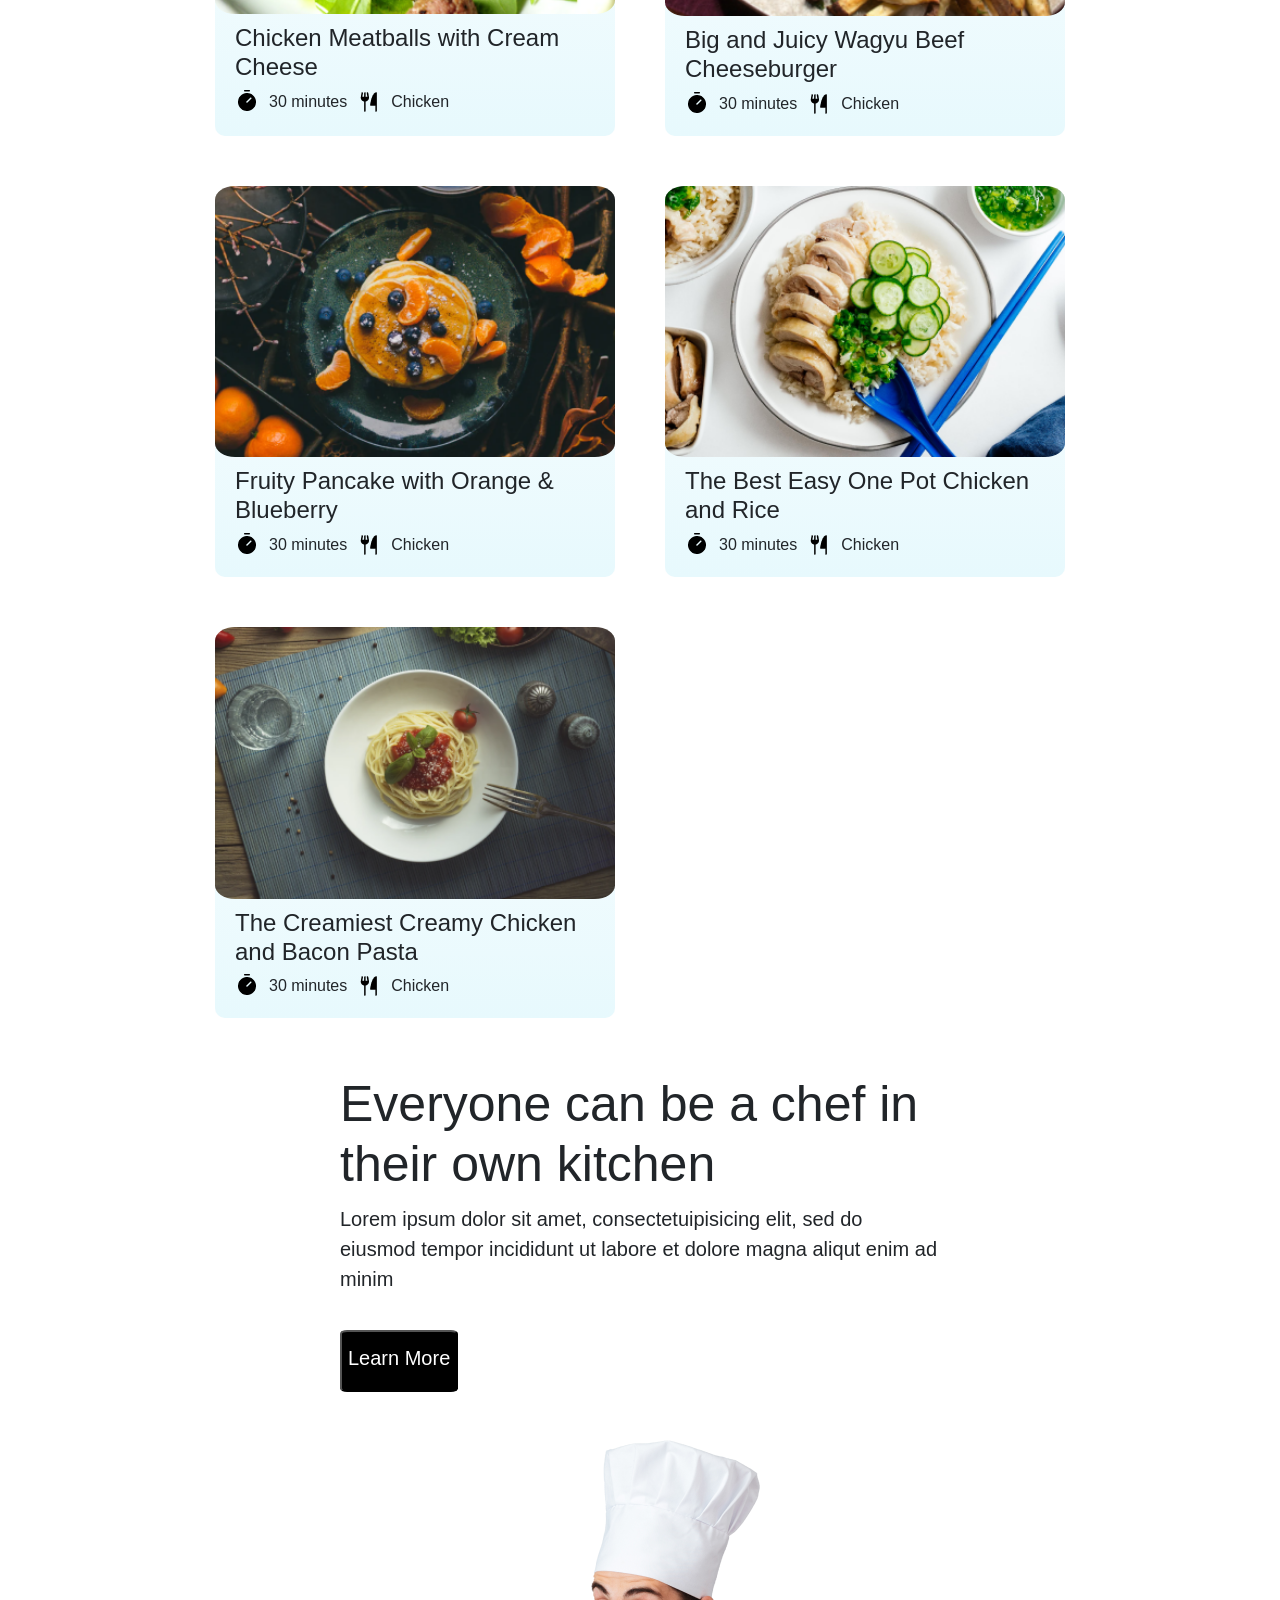
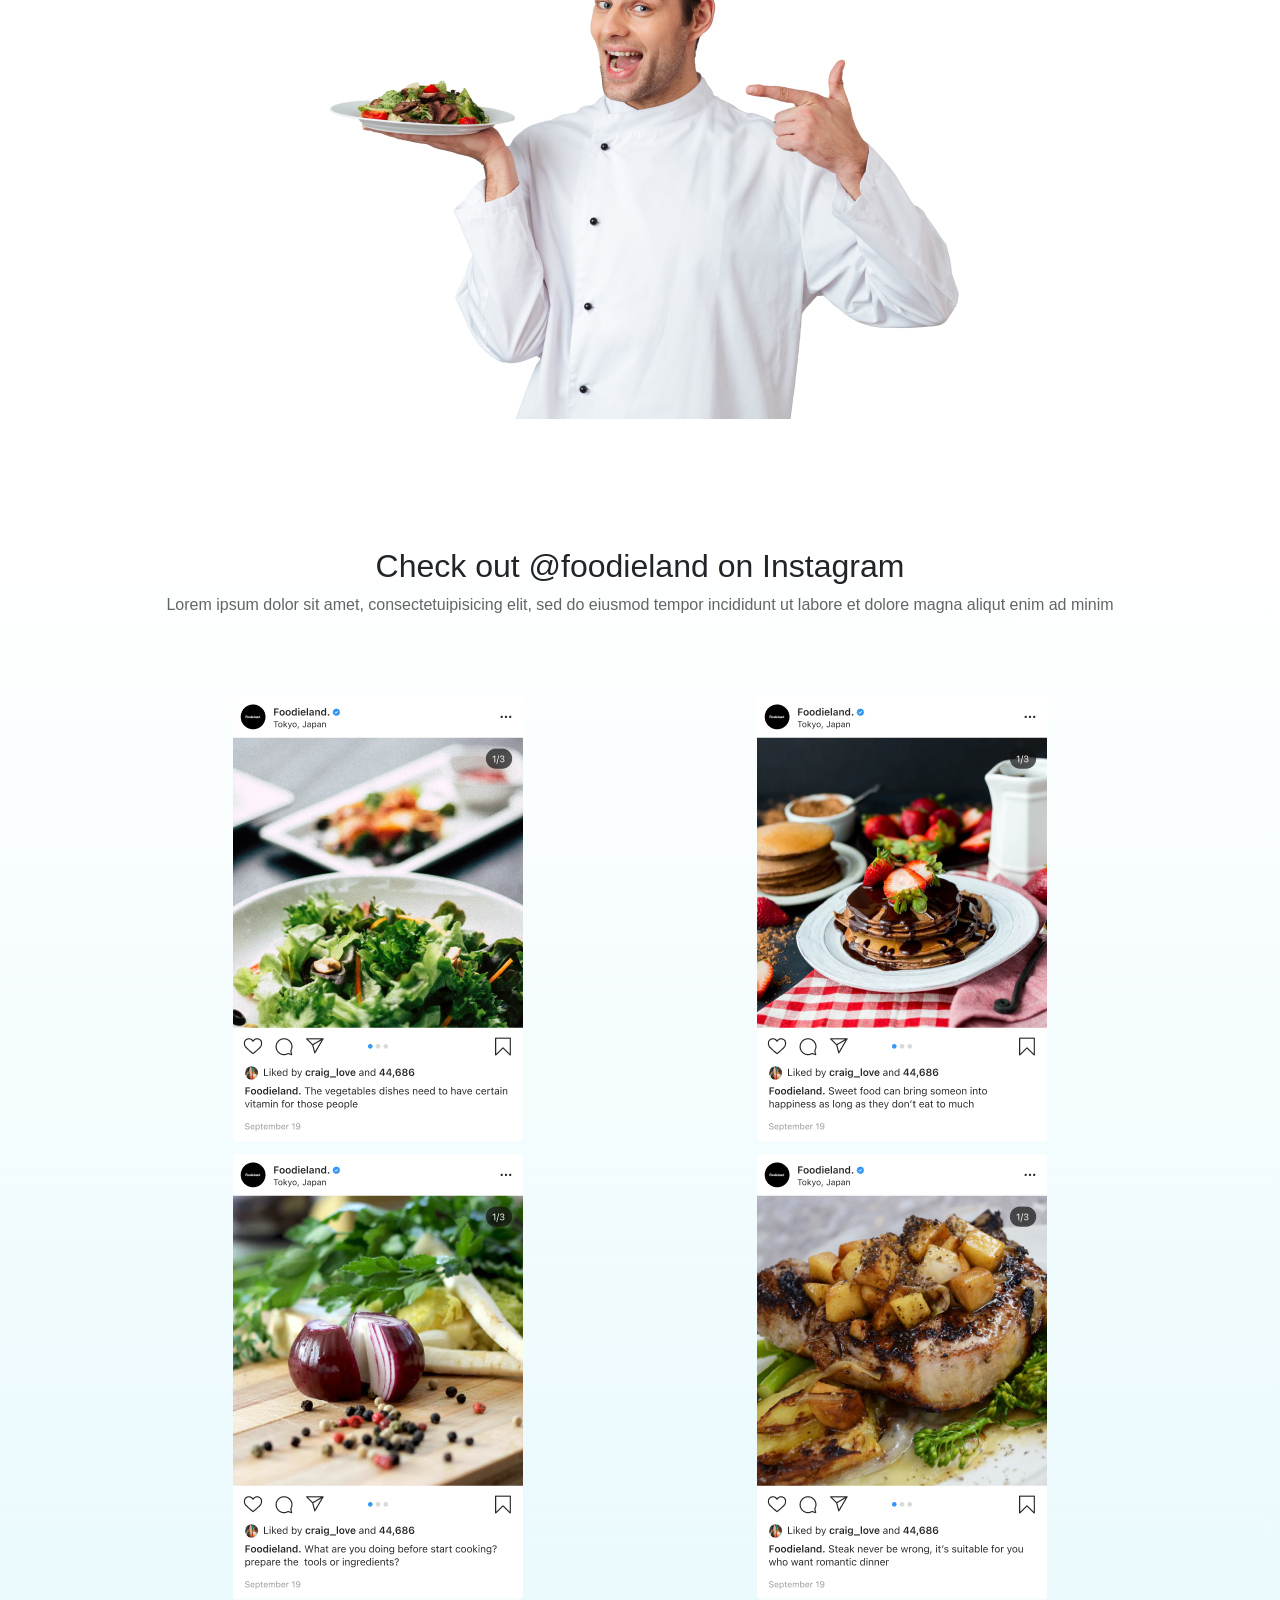
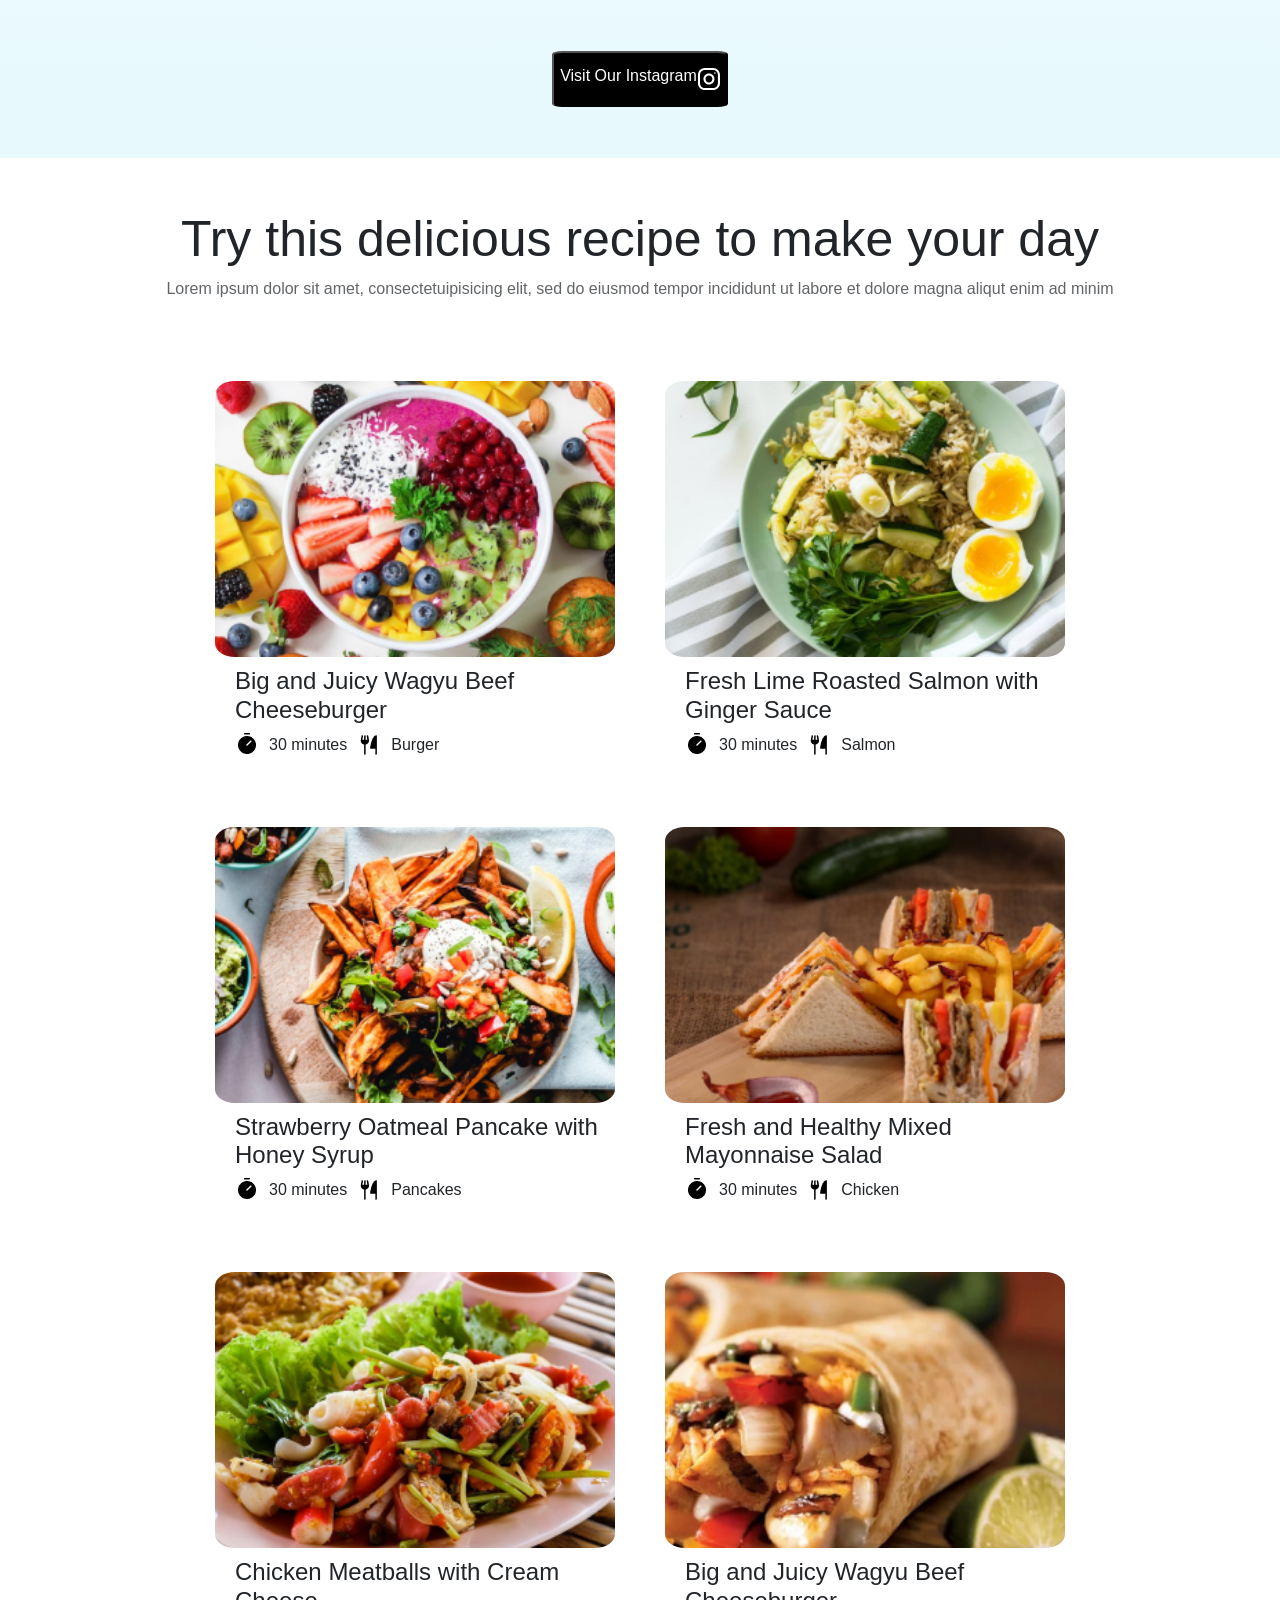
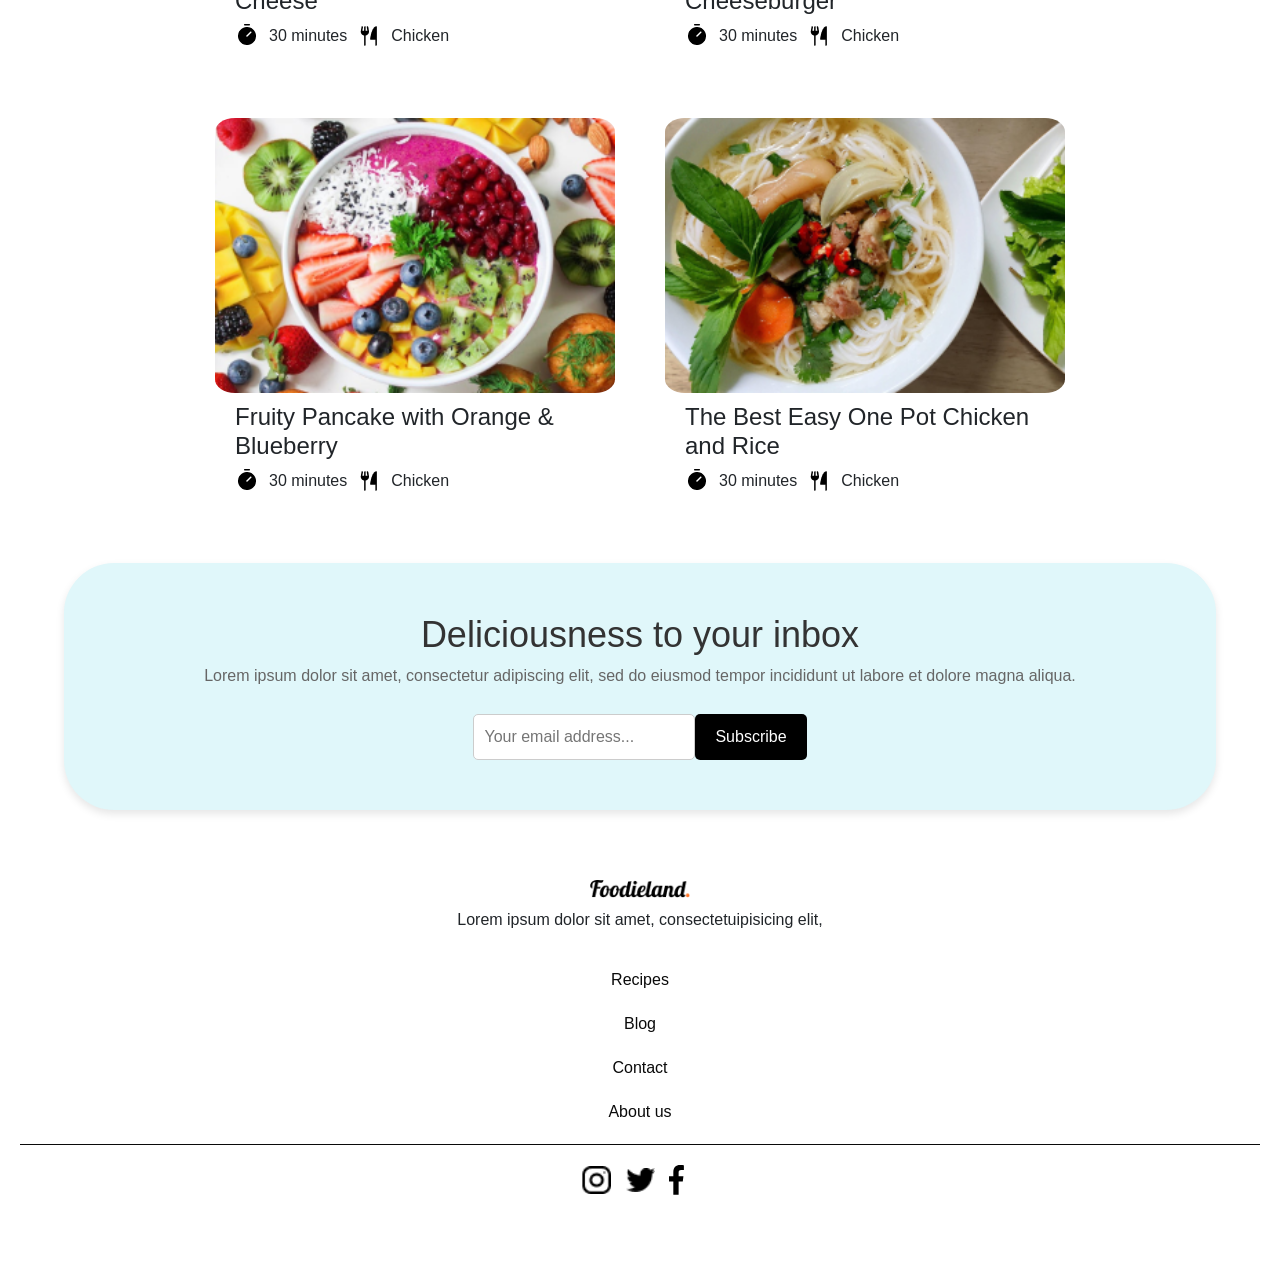
==== commit c76dcb1f: "." ====
--- a/index.html
+++ b/index.html
@@ -6,6 +6,7 @@
   <meta name="viewport" content="width=device-width, initial-scale=1.0" />
   <title>Cooking</title>
   <link rel="stylesheet" href="assets/css/homepageStyle.css" />
+  <link rel="stylesheet" href="assets/css/header.css">
   <link rel="stylesheet" href="https://cdn.jsdelivr.net/npm/bootstrap@4.3.1/dist/css/bootstrap.min.css"
     integrity="sha384-ggOyR0iXCbMQv3Xipma34MD+dH/1fQ784/j6cY/iJTQUOhcWr7x9JvoRxT2MZw1T" crossorigin="anonymous" />
 </head>
--- a/assets/css/homepageStyle.css
+++ b/assets/css/homepageStyle.css
@@ -2,7 +2,7 @@
 }
 
 
-#grid-wrapper header {
+ header {
   grid-area: header;
   grid-column: 1/13;
 
@@ -11,12 +11,11 @@
   align-items: flex-start;
   justify-content: center;
   padding: 10px;
-  background-color: #f8f9fa;
   gap: 10px;
   margin: 0;
 }
 
-#grid-wrapper header .top-section {
+header .top-section {
   display: flex;
   align-items: center;
   justify-content: space-between;
@@ -33,29 +32,30 @@
   margin: 0;
 }
 
-#grid-wrapper header h1 {
+header h1 {
   margin: 0;
 }
 
-#grid-wrapper .navigate {
+header .navigate {
   display: flex;
   flex: 1;
   justify-content: center;
+  flex-wrap: wrap;
   gap: 40px;
 }
 
-#grid-wrapper header a {
+header a {
   text-decoration: none;
   color: #0a0a0a;
   font-weight: 500;
 }
 
-#grid-wrapper header a:hover {
+header a:hover {
   text-decoration: underline;
   color: #797979;
 }
 
-#grid-wrapper .social a img {
+.social a img {
   margin-right: 30px;
 }
 
@@ -203,7 +203,7 @@
 .Quick-Recipes .recipe-grid {
   padding-top: 5%;
   display: grid;
-  grid-template-columns: repeat(3, minmax(200px, auto));
+  grid-template-columns: repeat(3, minmax(100px, auto));
   grid-template-rows: auto;
   justify-content: center;
   justify-items: center;
@@ -299,6 +299,8 @@
   align-items: center;
 
   background-image: linear-gradient(white, #e7f9fd);
+  justify-items: stretch;
+
 }
 
 .social-posts {
@@ -306,7 +308,7 @@
   width: 100%;
   display: grid;
   justify-content: space-evenly;
-  grid-template-columns: repeat(4, minmax(200px, auto));
+  grid-template-columns: repeat(4, minmax(100px, auto));
   justify-items: stretch;
 }
 
@@ -331,13 +333,15 @@
 }
 
 .Quick-Recipes .recipe-grid {
-  grid-template-columns: repeat(4, minmax(200px, auto));
+  grid-template-columns: repeat(4, minmax(100px, auto));
 }
 
 .Quick-Recipes .Recipe-Title {
   display: flex;
   justify-content: space-evenly;
   align-items: flex-end;
+  flex-wrap: wrap;
+  text-align: center;
 }
 
 .Quick-Recipes .Recipe-Title p {
@@ -361,7 +365,7 @@
   border-radius: 50px;
   padding: 100px;
   max-width: 1800px;
-  margin: 200px auto;
+  margin: 200px 200px;
   box-shadow: 0 4px 8px rgba(0, 0, 0, 0.1);
 
   display: flex;
@@ -533,7 +537,7 @@
     width: 100%;
     display: grid;
     justify-content: space-evenly;
-    grid-template-columns: repeat(2, minmax(200px, auto));
+    grid-template-columns: repeat(2, minmax(100px, auto));
   }
 
   .social-posts img {
@@ -563,7 +567,7 @@
 
   .Recipes .recipe-grid,
   .Quick-Recipes .recipe-grid {
-    grid-template-columns: repeat(2, minmax(200px, auto));
+    grid-template-columns: repeat(2, minmax(100px, auto));
   }
   
   footer .social {
@@ -571,7 +575,7 @@
   }
 
   .foot-title .foot-logo{
-    text-align: center;
+    align-items: center;
   }
 }
 
@@ -579,7 +583,7 @@
 
   .Recipes .recipe-grid,
   .Quick-Recipes .recipe-grid {
-    grid-template-columns: repeat(1, minmax(200px, auto));
+    grid-template-columns: repeat(1, minmax(100px, auto));
   }
   .subscription-section {
     padding: 30px 10px;
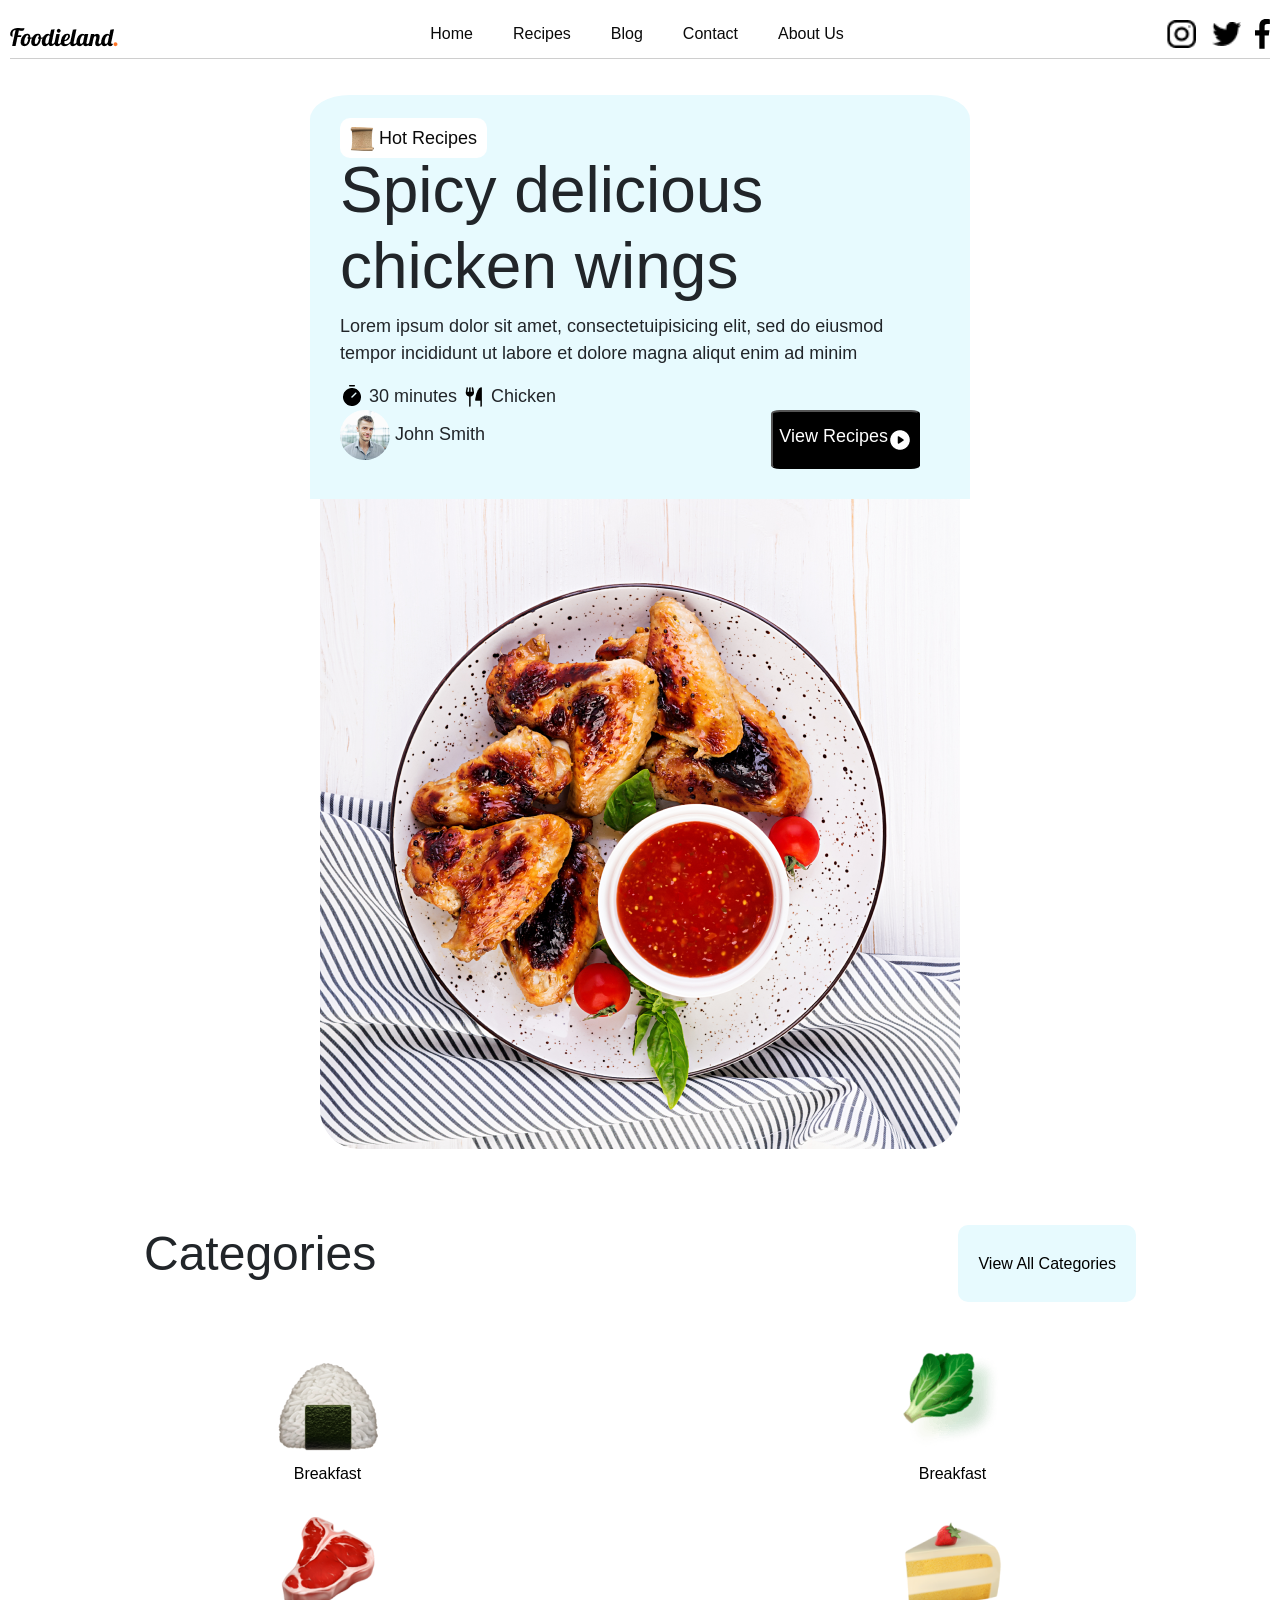
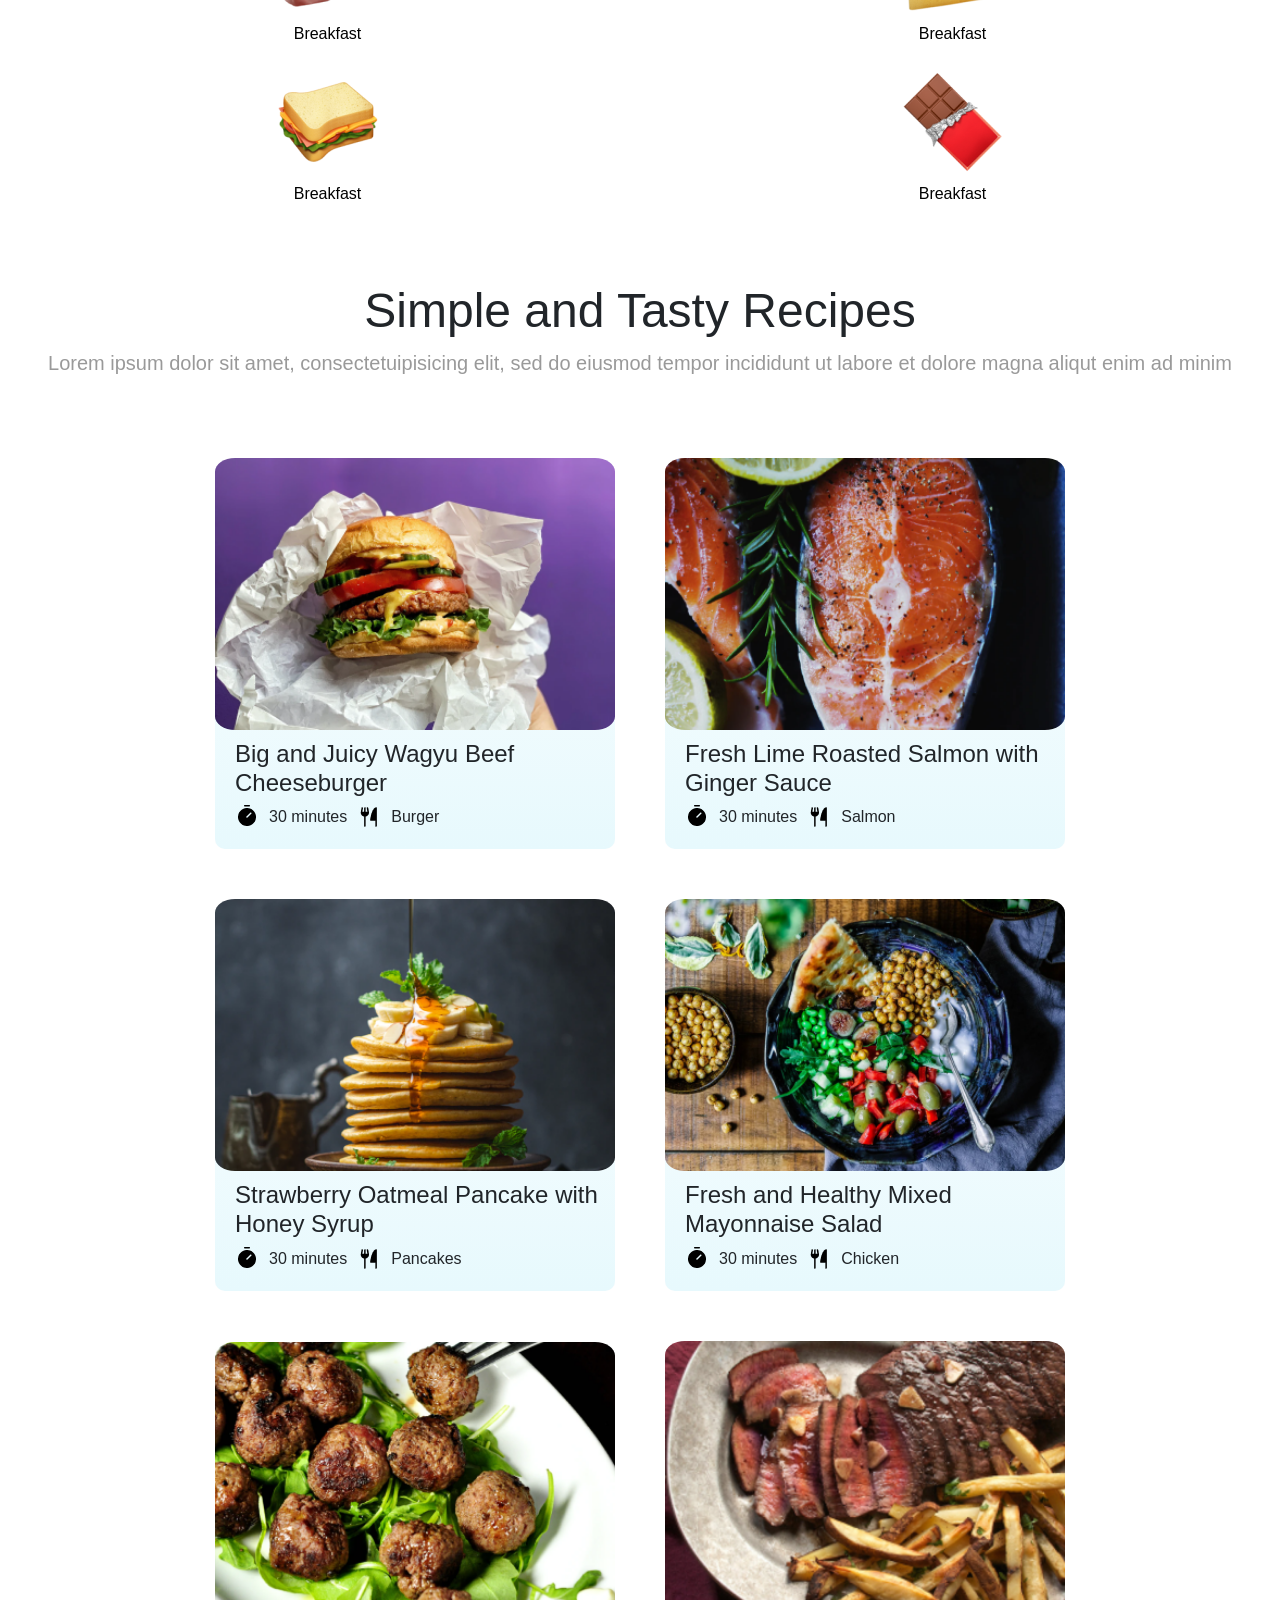
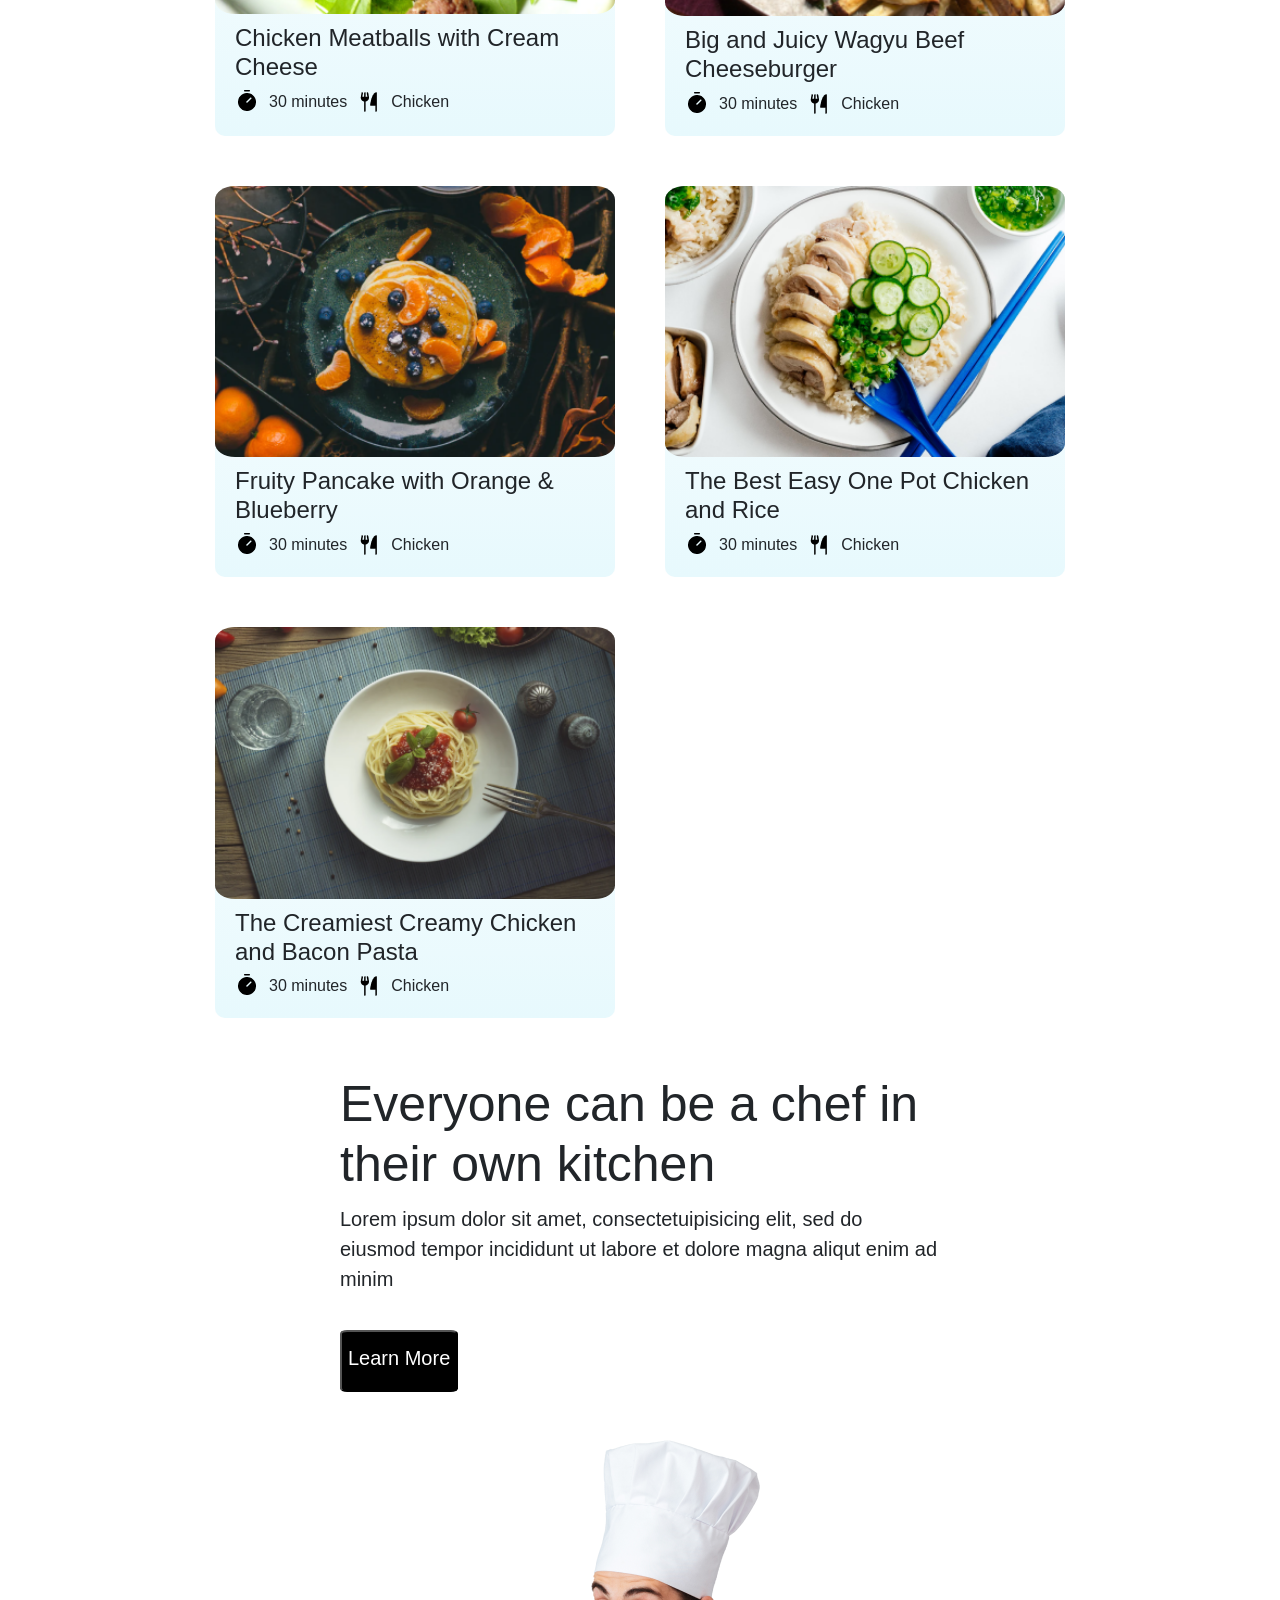
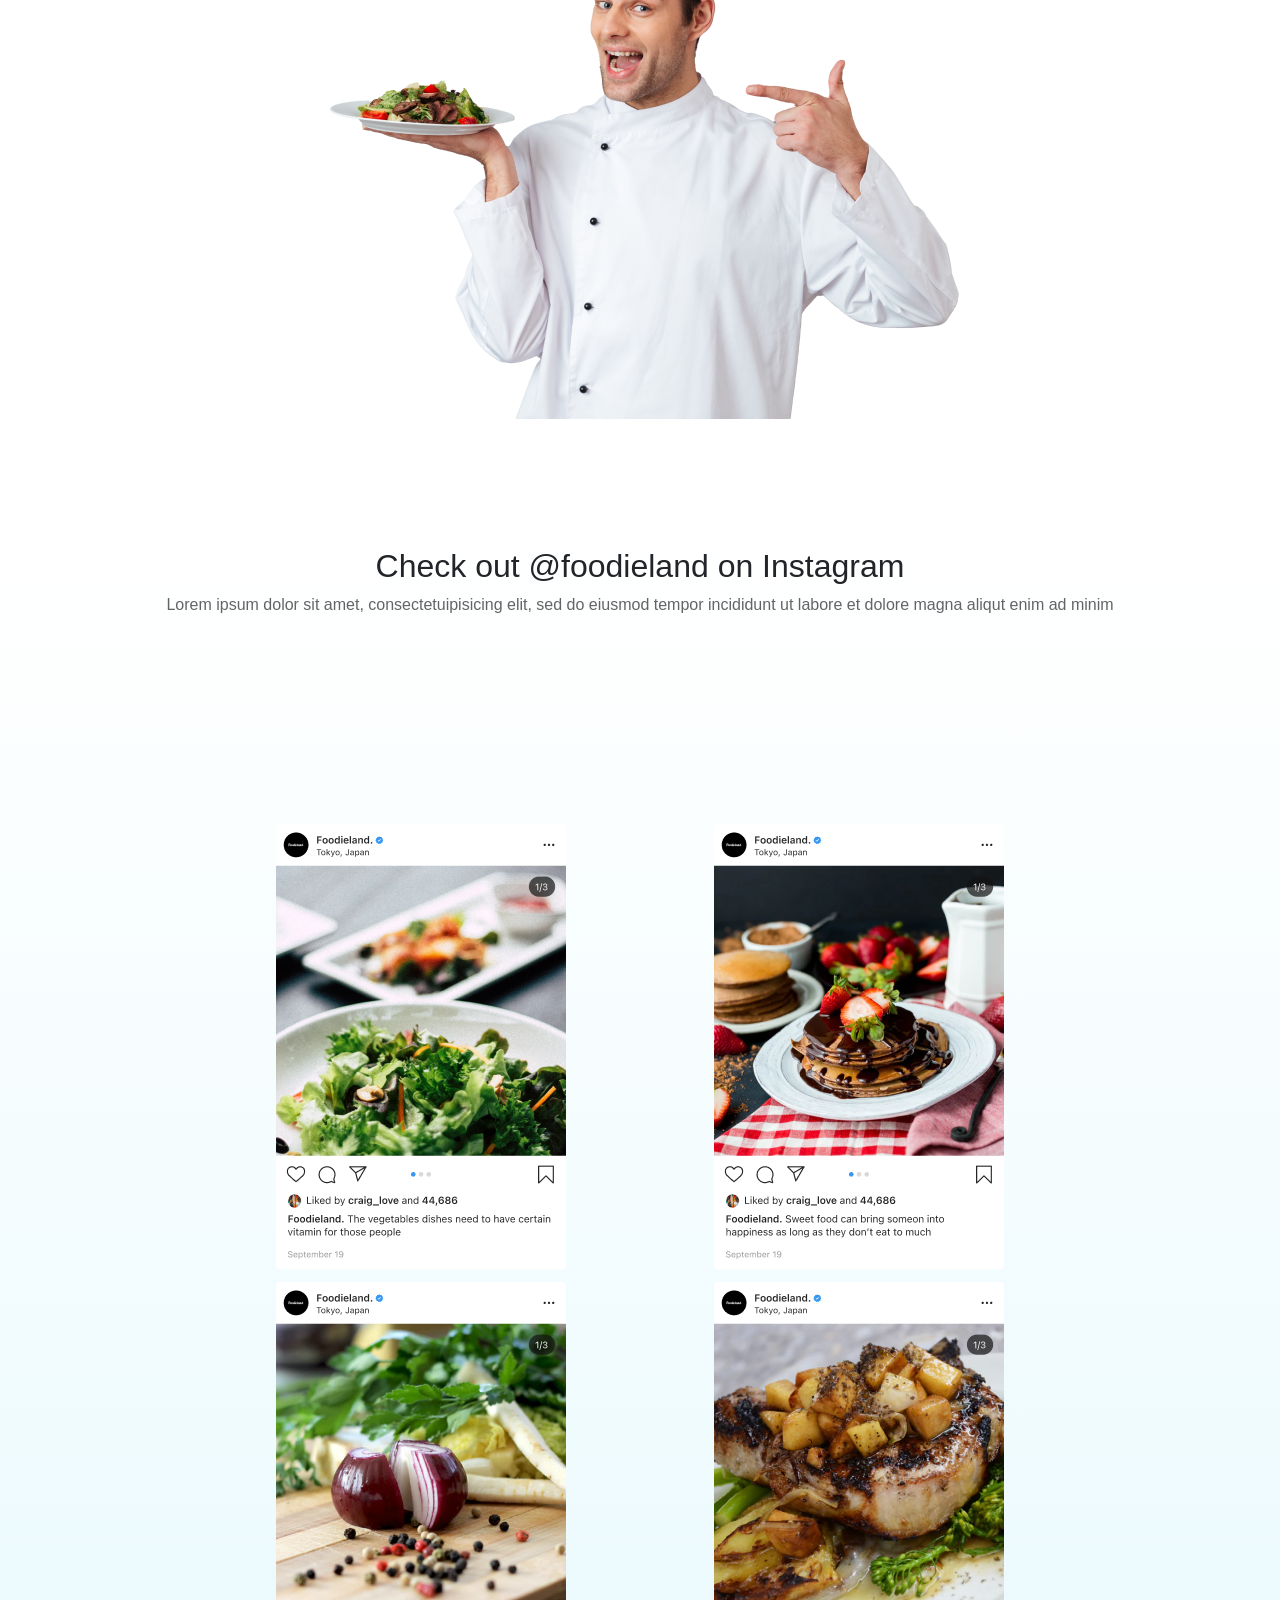
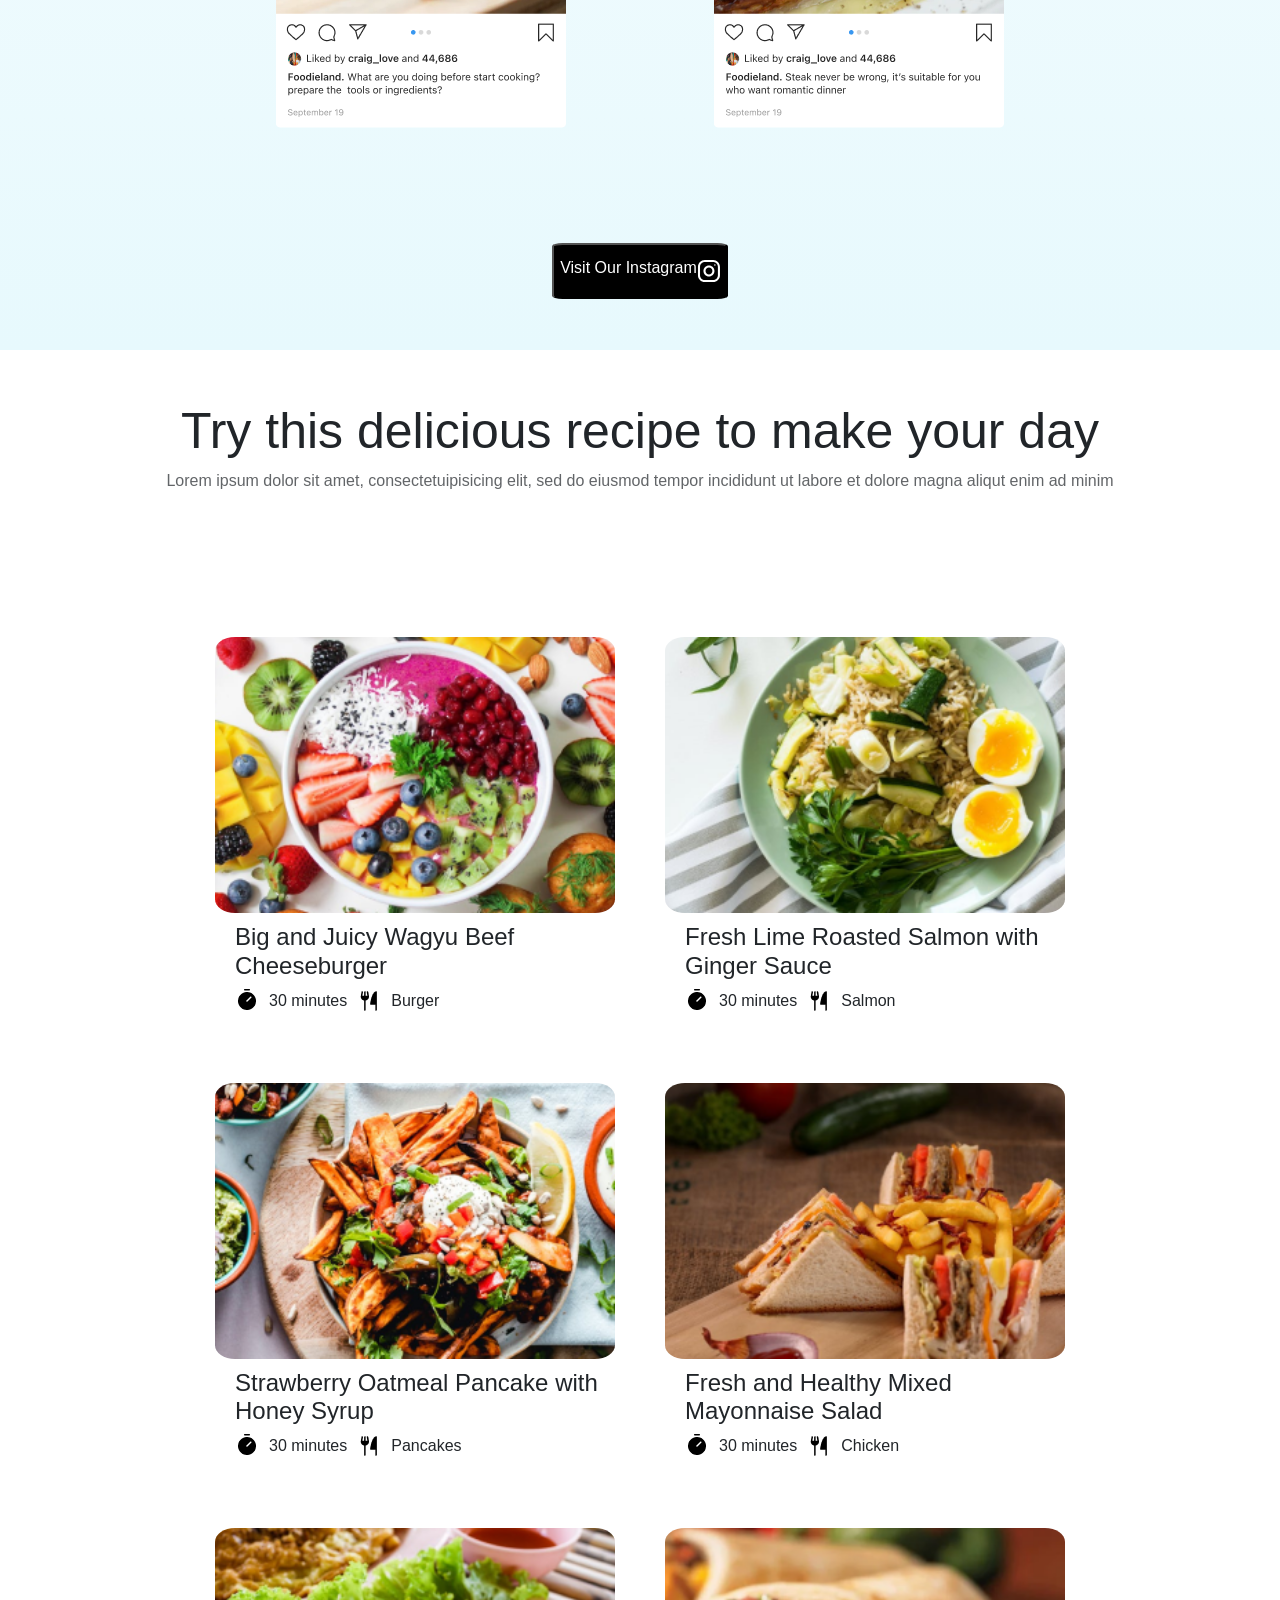
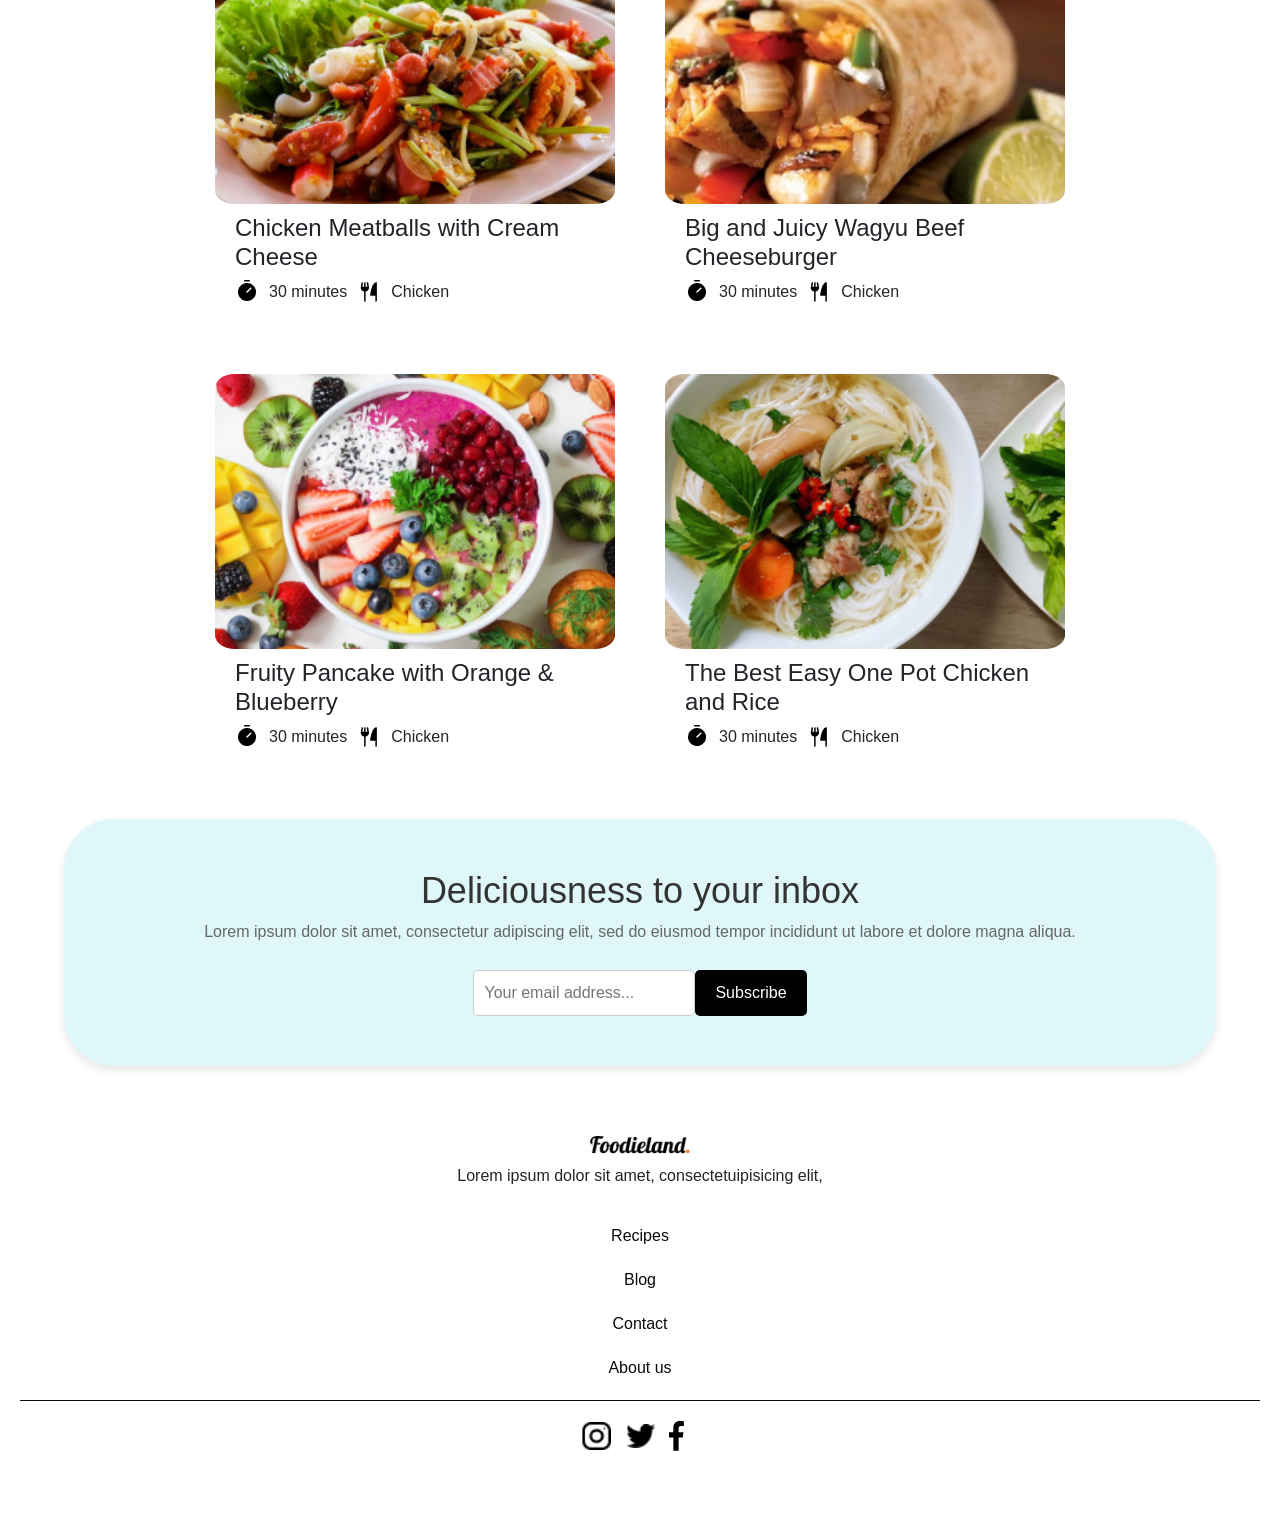
==== commit 3573a103: "." ====
--- a/index.html
+++ b/index.html
@@ -18,11 +18,11 @@
         <h1><img src="assets/img/Foodieland..png" alt="" /></h1>
 
         <div class="navigate">
-          <a href="">Home</a>
-          <a href="">Recipes</a>
-          <a href="">Blog</a>
-          <a href="">Contact</a>
-          <a href="">About Us</a>
+          <a href="index.html">Home</a>
+          <a href="recipe.html">Recipes</a>
+          <a href="blog.html">Blog</a>
+          <a href="contact.html">Contact</a>
+          <a href="about.html">About Us</a>
         </div>
 
         <div class="social">
@@ -393,10 +393,10 @@
       </div>
       
       <div class="navigate-foot">
-        <a href="">Recipes</a>
-        <a href="">Blog</a>
-        <a href="">Contact</a>
-        <a href="">About us</a>
+        <a href="recipe.html">Recipes</a>
+        <a href="blog.html">Blog</a>
+        <a href="contact.html">Contact</a>
+        <a href="about.html">About us</a>
       </div>
       
       
--- a/assets/css/homepageStyle.css
+++ b/assets/css/homepageStyle.css
@@ -152,7 +152,7 @@
   grid-area: categories;
 
   display: grid;
-  padding: 120px;
+  padding: 10%;
 }
 
 .Categories h2 {
@@ -163,7 +163,7 @@
 .Categories .categories-images {
   padding-top: 50px;
   display: flex;
-  justify-content: space-between;
+  justify-content: space-evenly;
   gap: 10px;
   text-align: center;
 }
@@ -177,6 +177,7 @@
   display: flex;
   width: 100%;
   justify-content: space-between;
+  padding: 0 10% 0 10%;
 }
 
 .view-categories {
@@ -304,7 +305,8 @@
 }
 
 .social-posts {
-  margin-top: 4%;
+  padding: 10%;
+  padding-bottom: 5%;
   width: 100%;
   display: grid;
   justify-content: space-evenly;
@@ -334,6 +336,9 @@
 
 .Quick-Recipes .recipe-grid {
   grid-template-columns: repeat(4, minmax(100px, auto));
+  padding-top: 0;
+  padding: 10%;
+  padding-bottom: 0;
 }
 
 .Quick-Recipes .Recipe-Title {
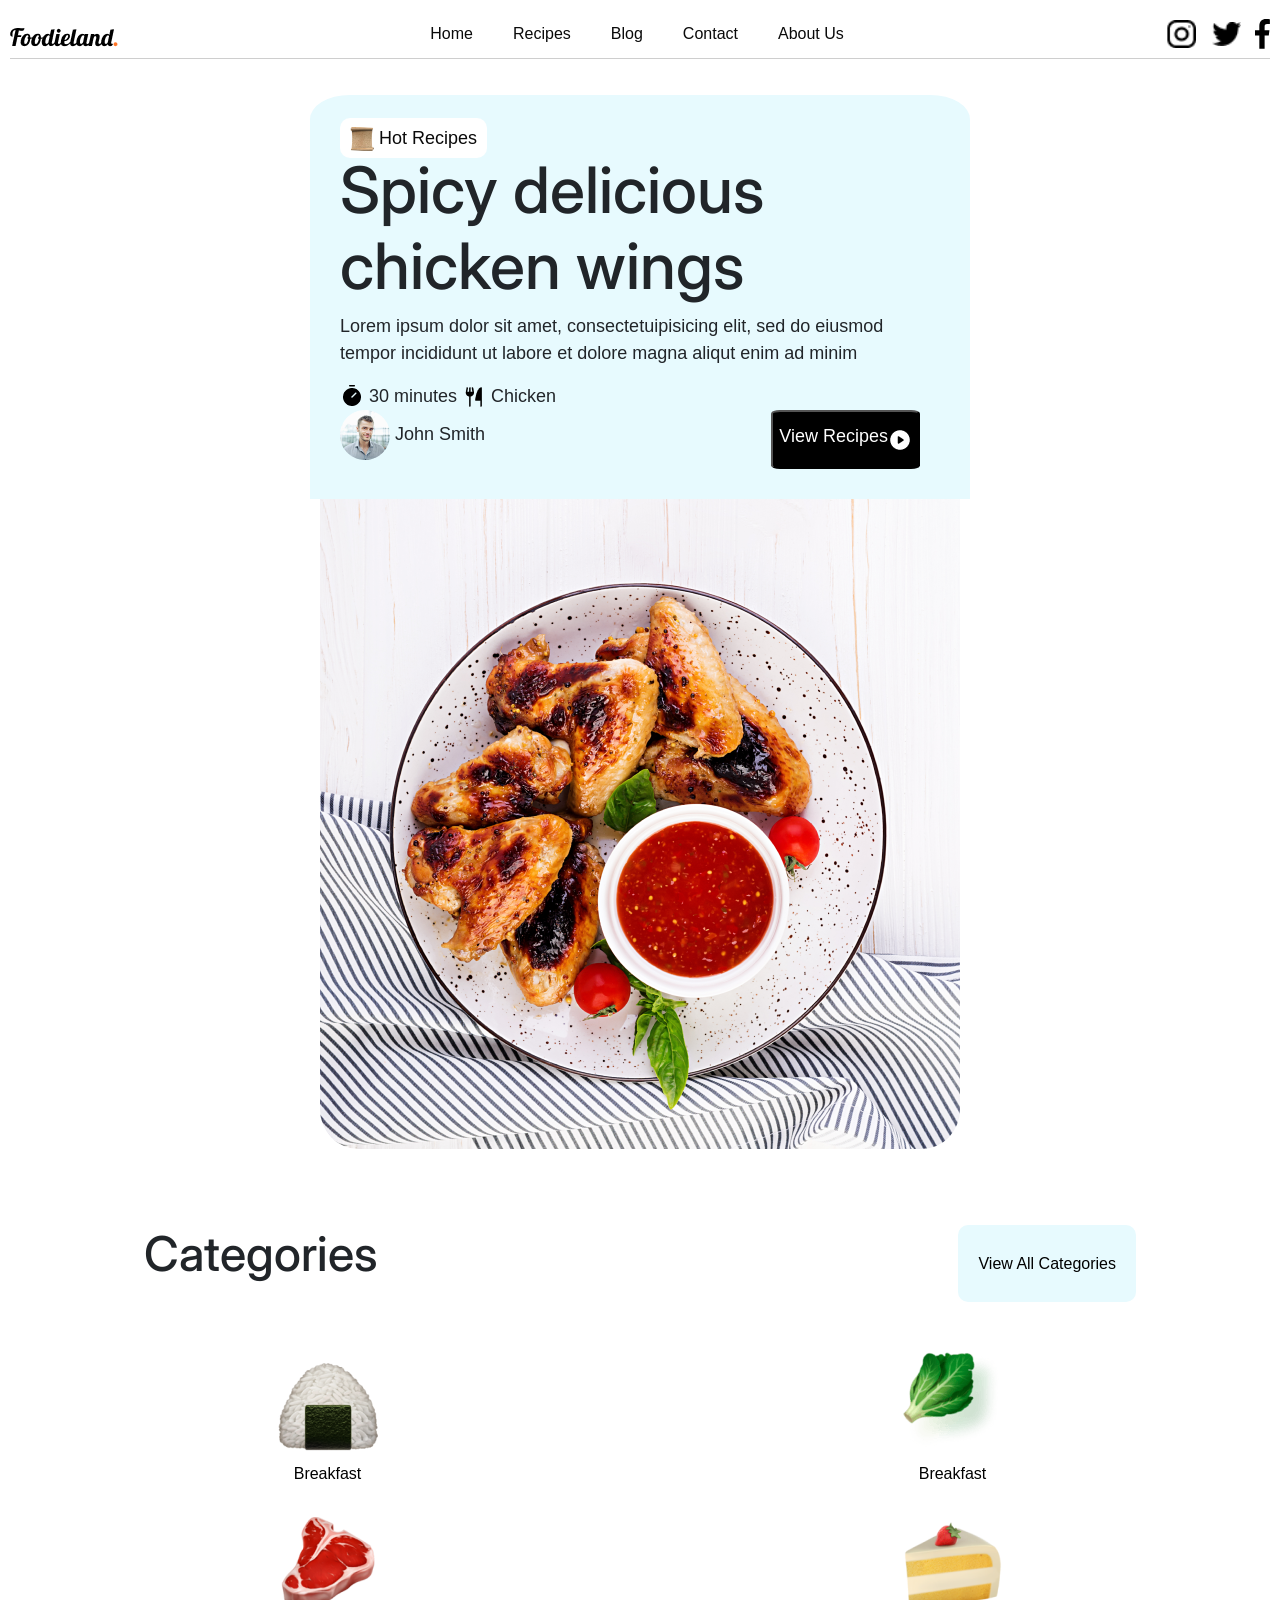
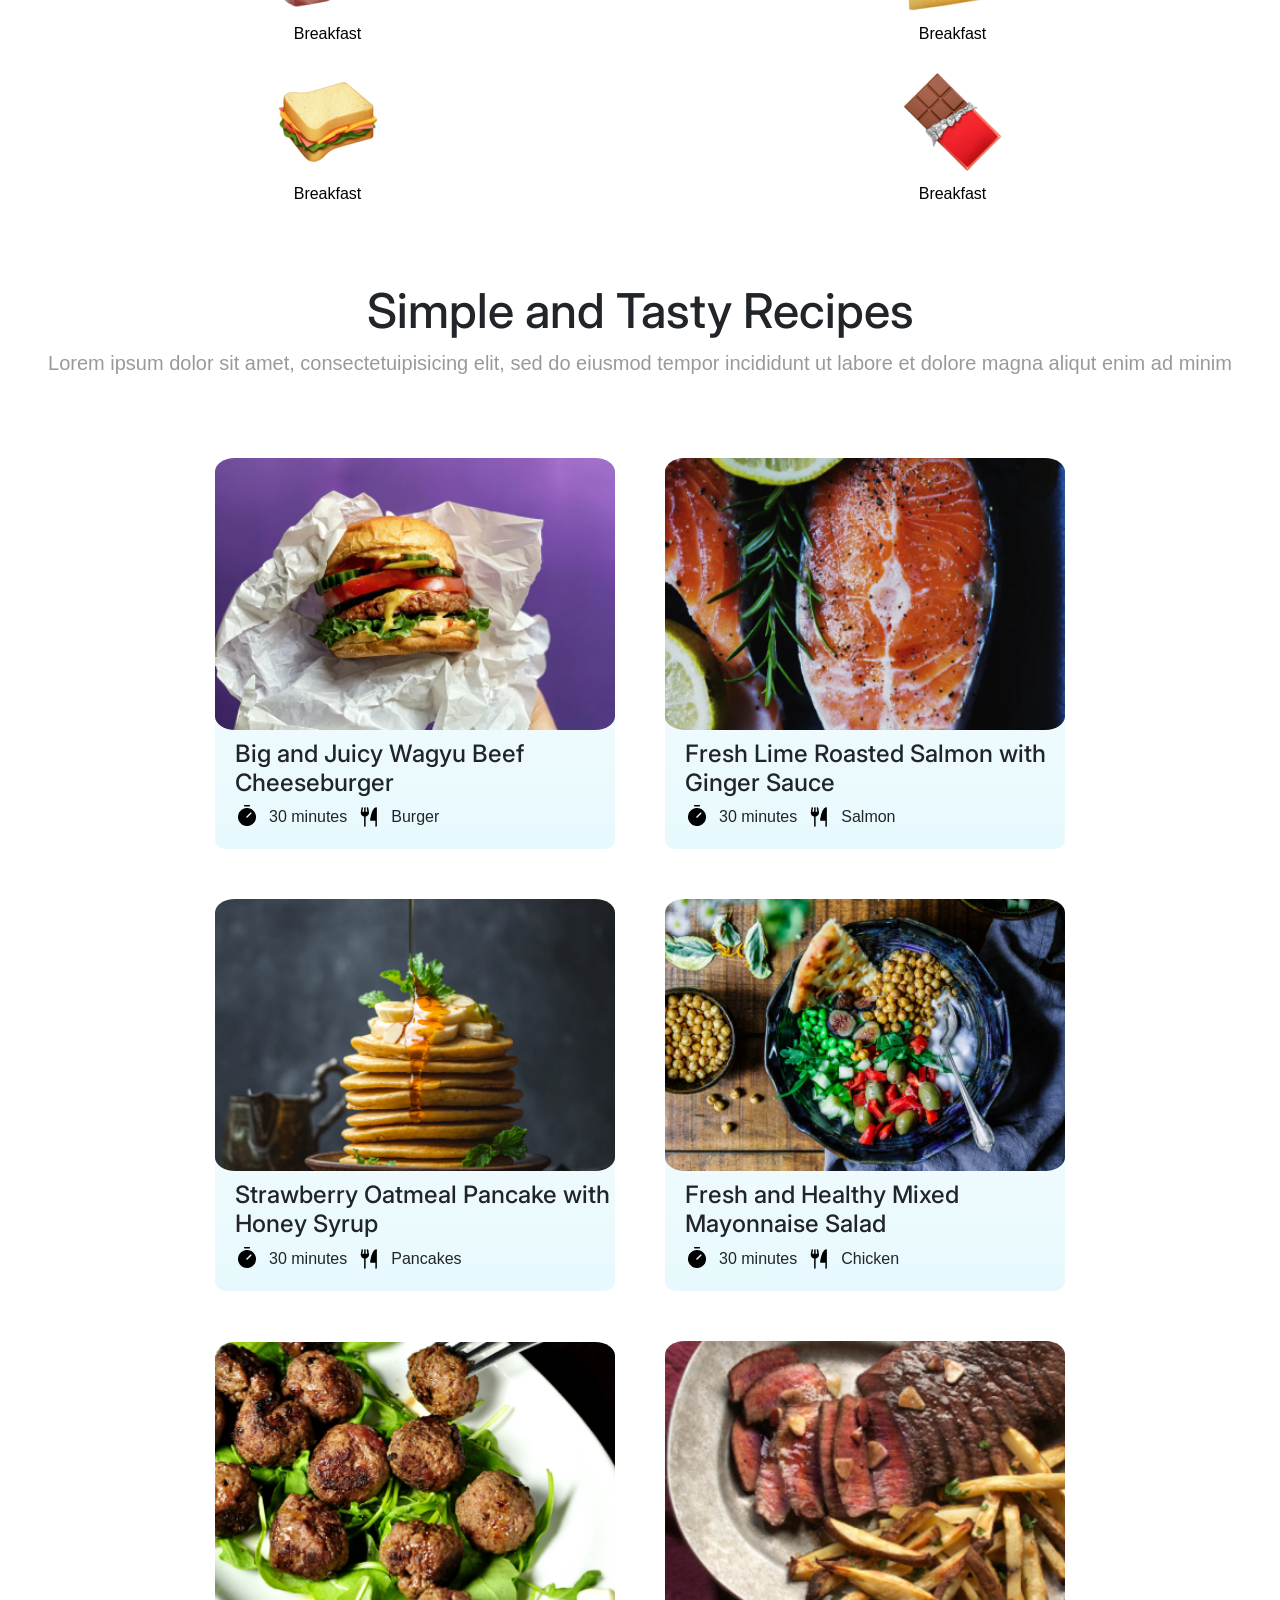
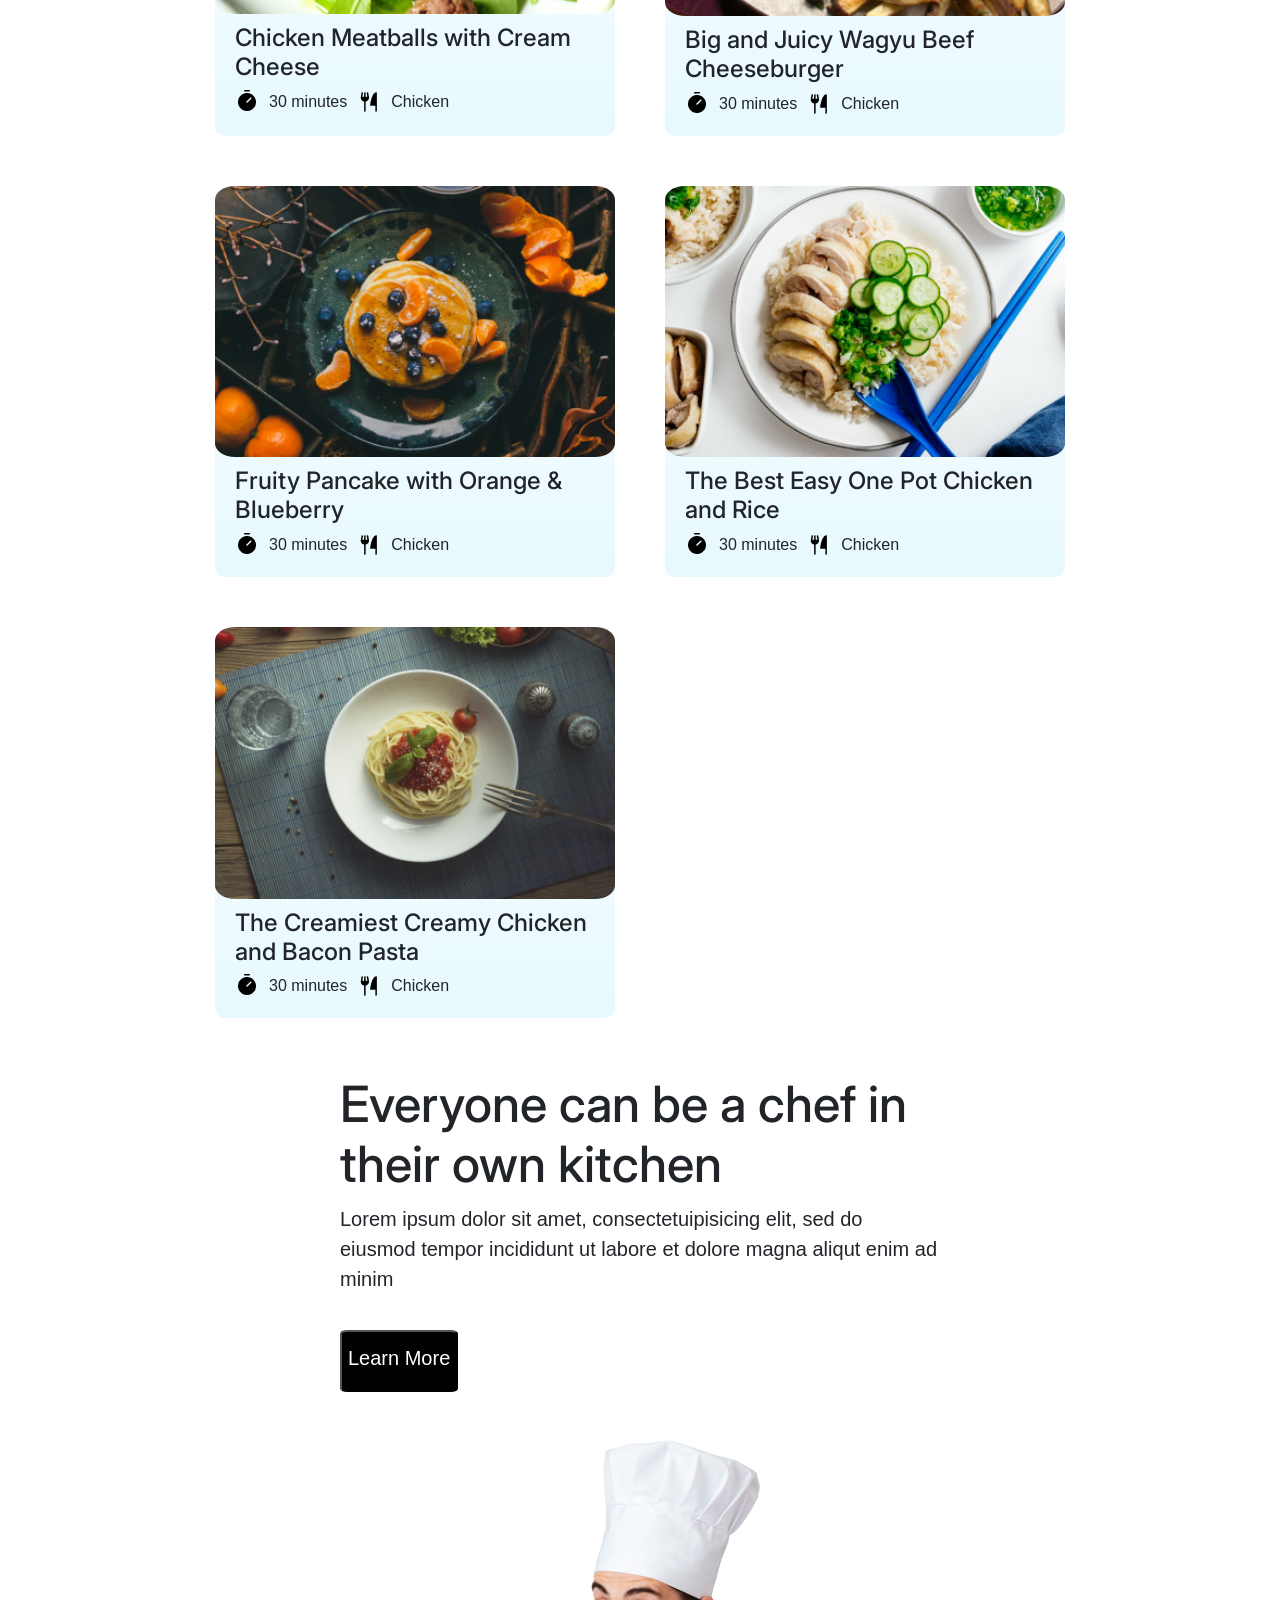
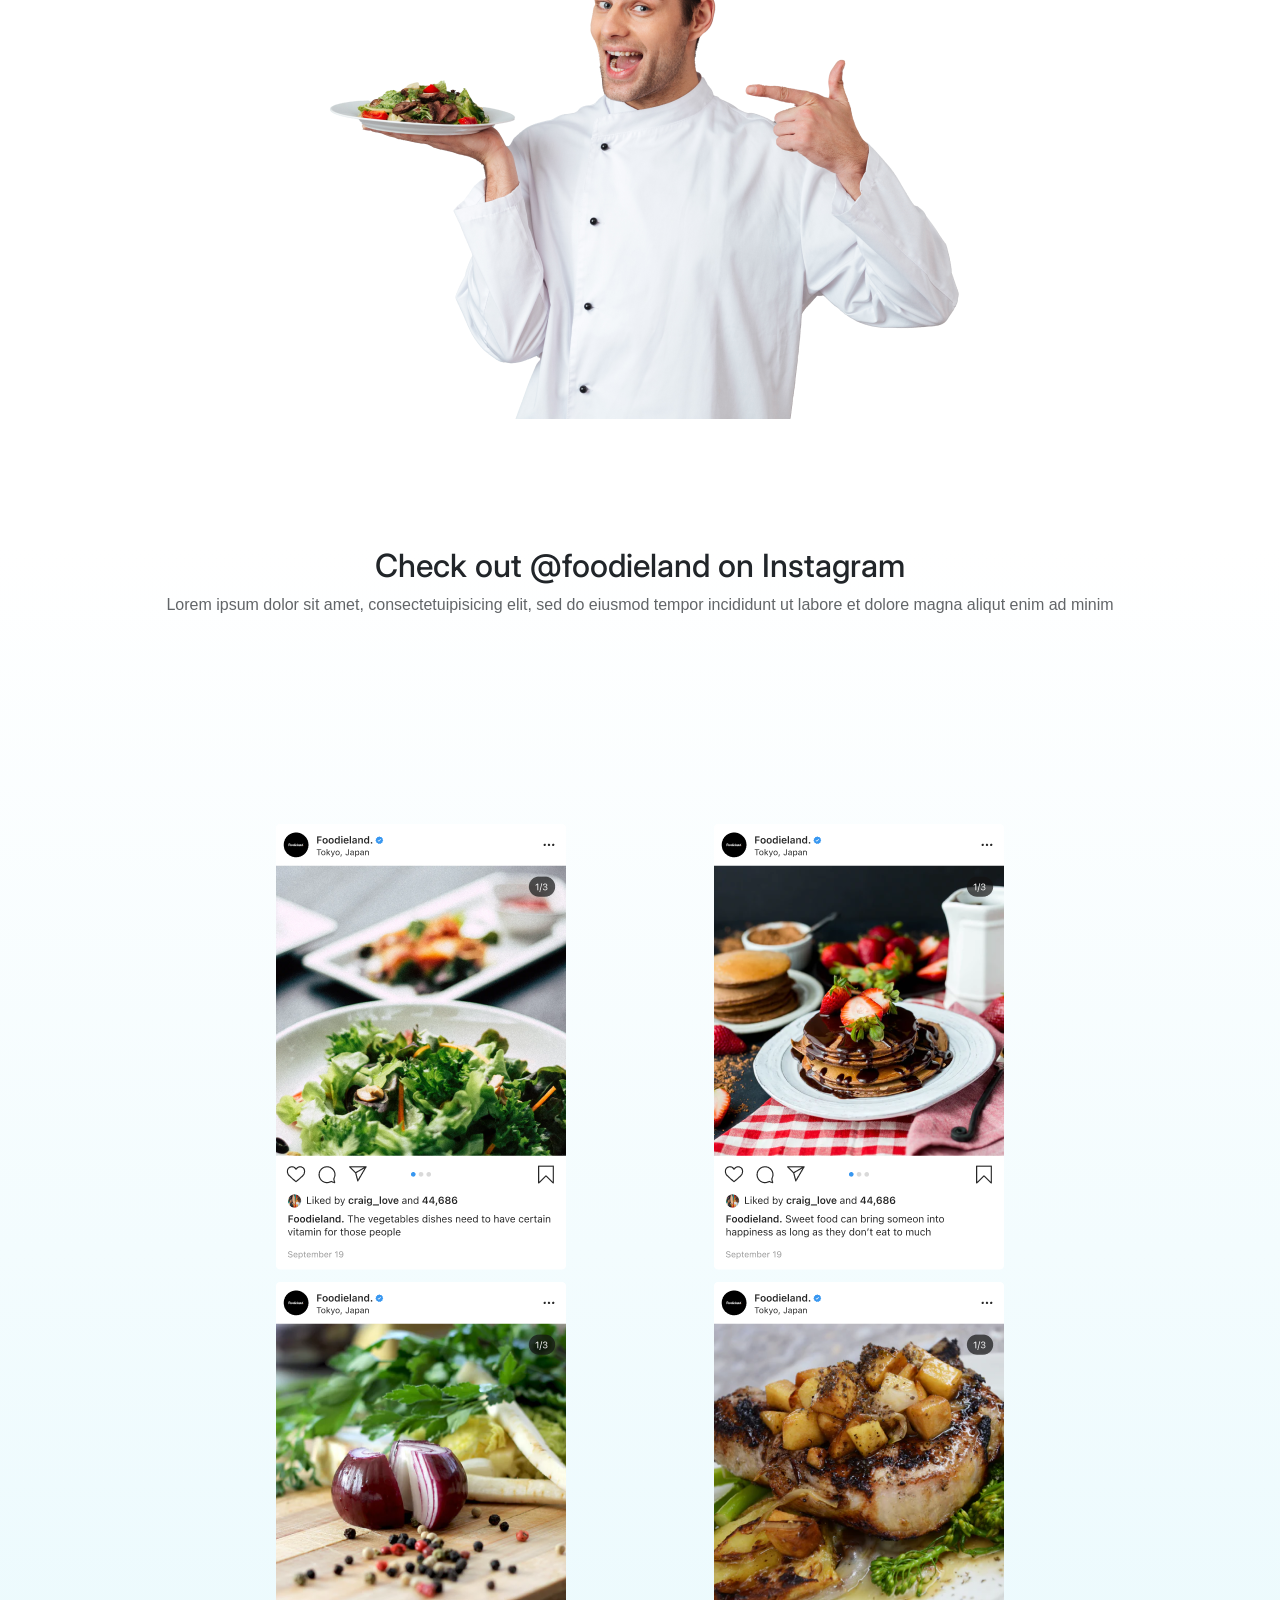
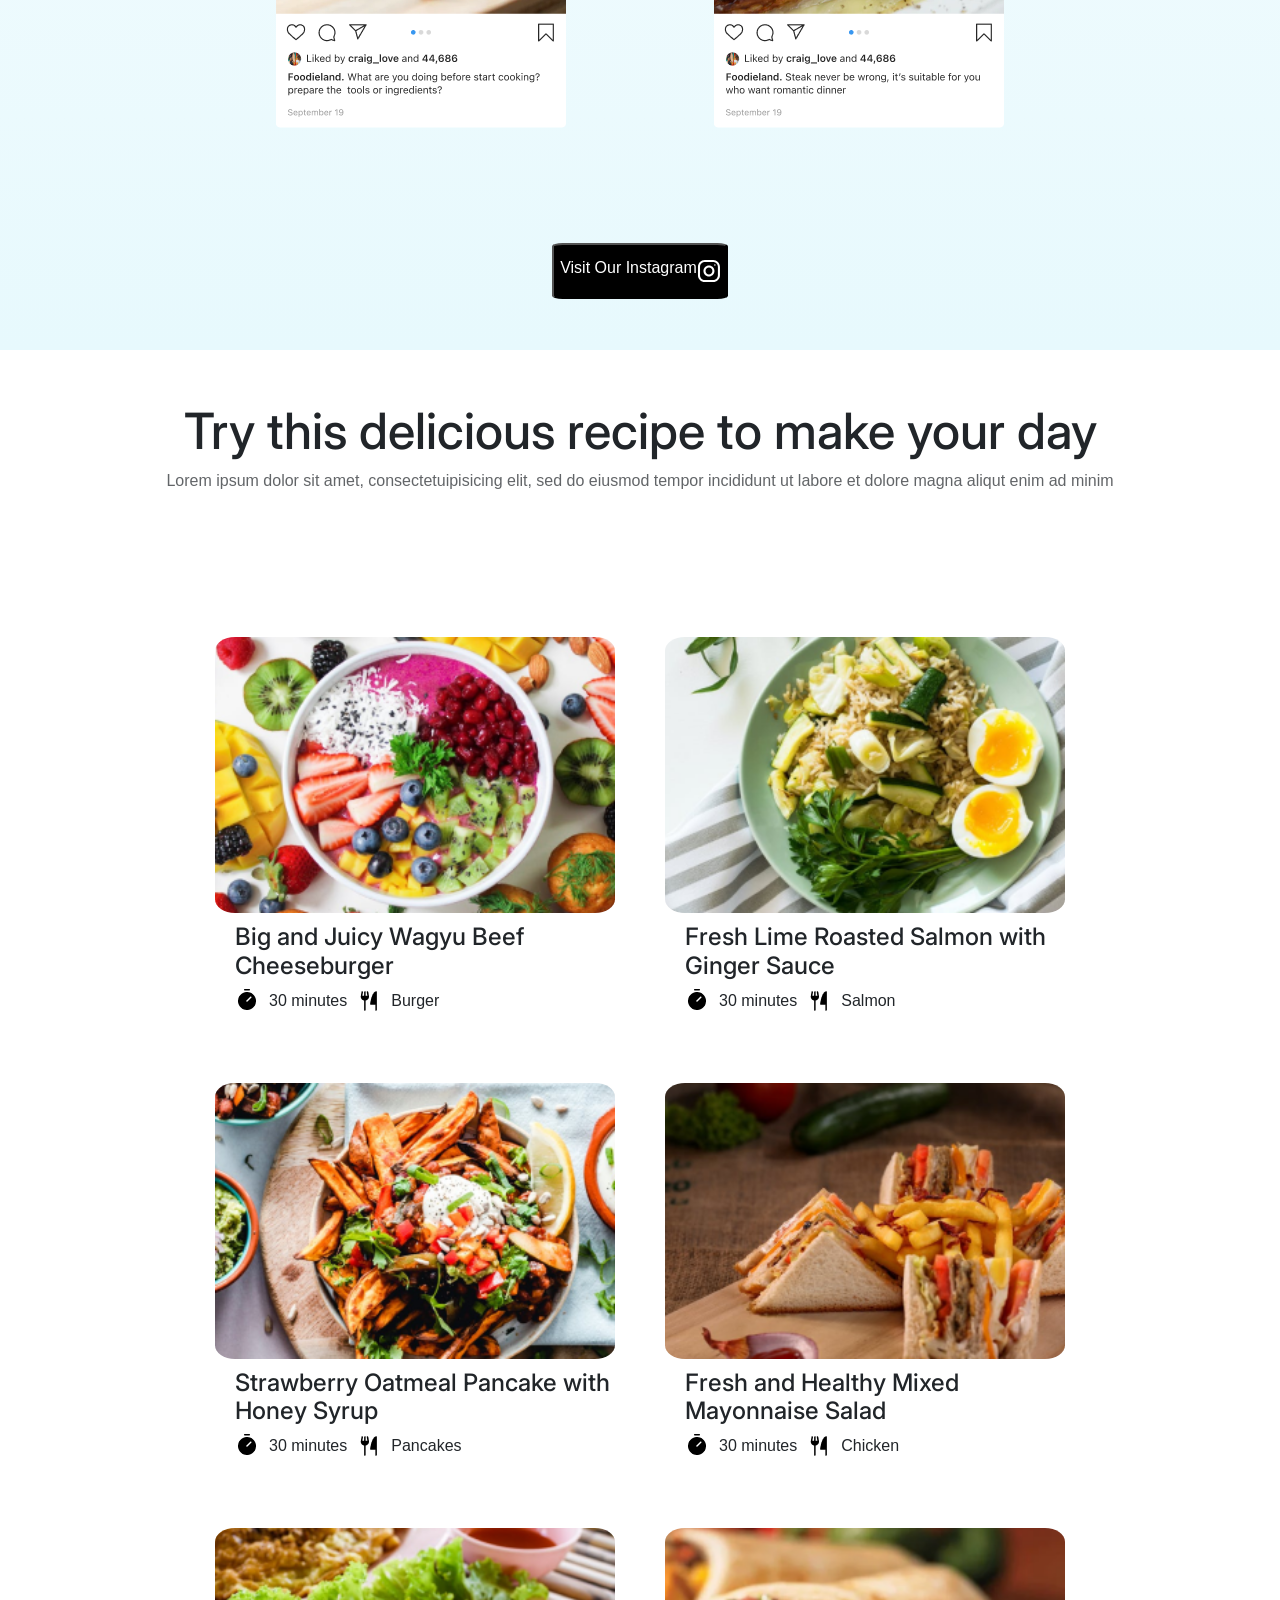
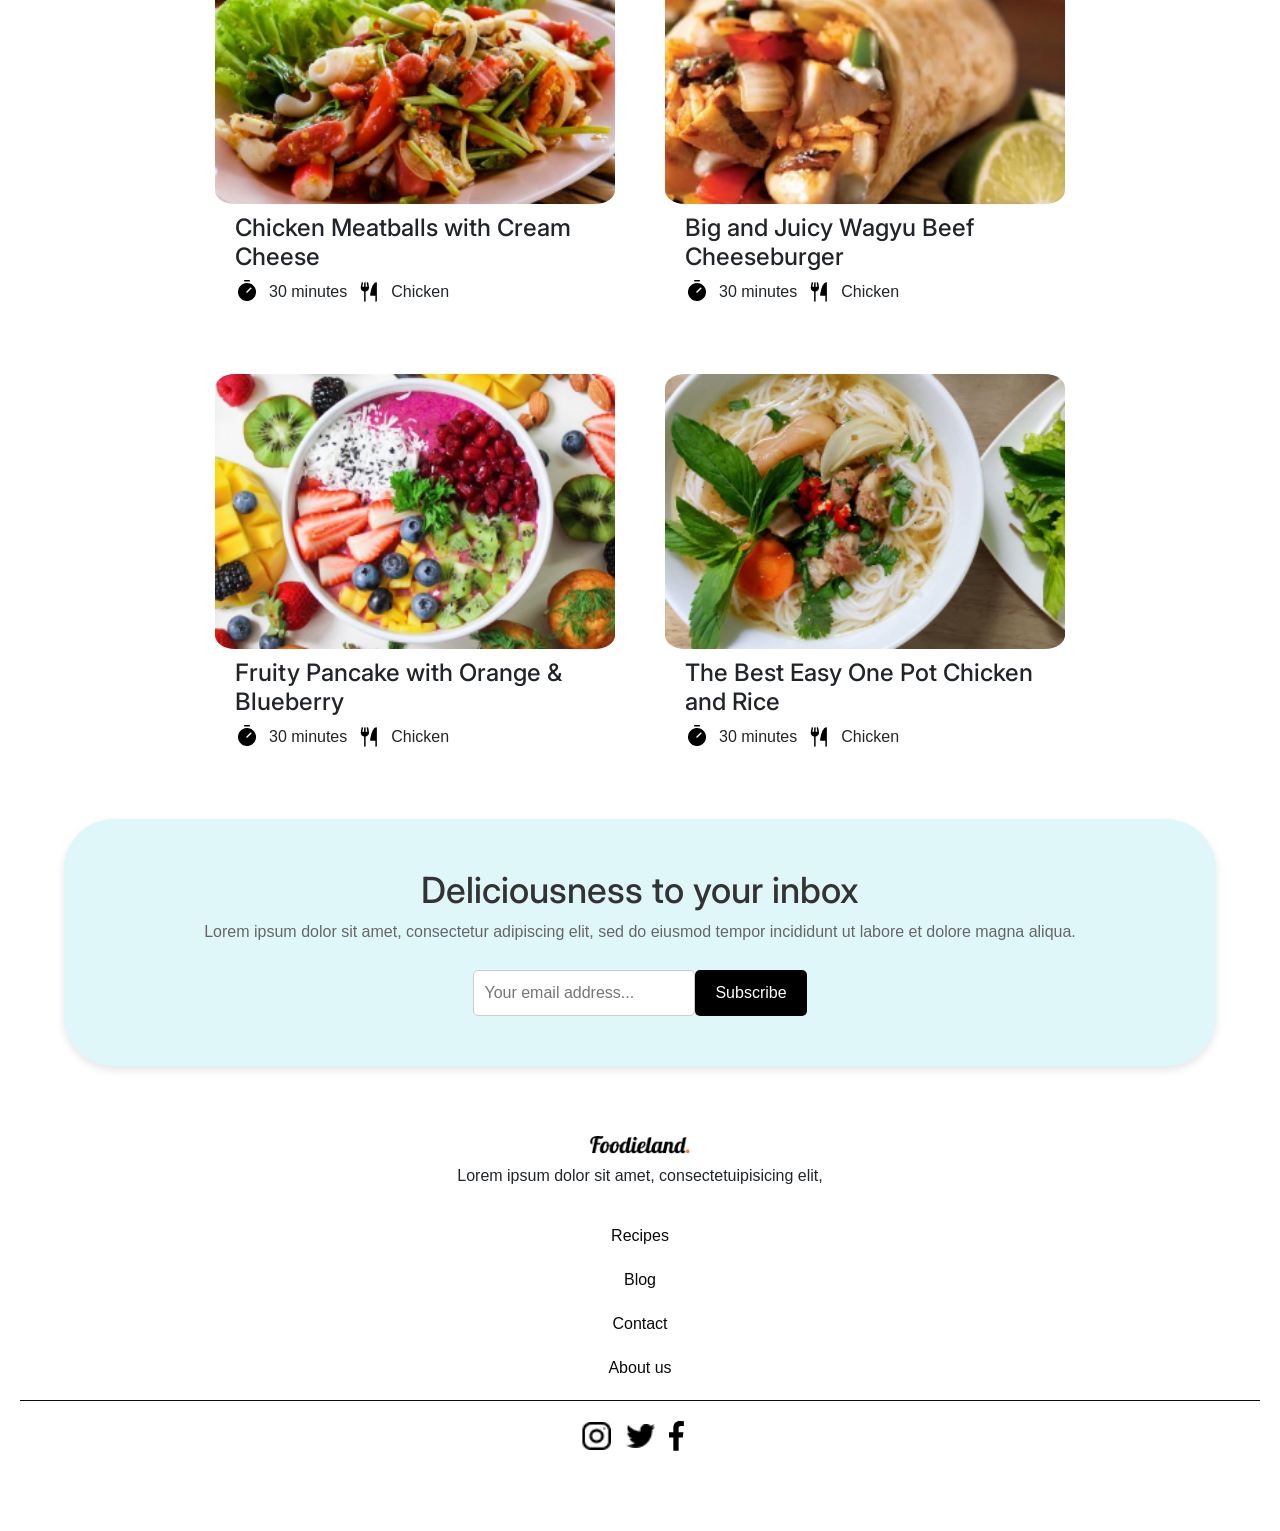
==== commit b1d8785a: "a" ====
--- a/index.html
+++ b/index.html
@@ -5,10 +5,15 @@
   <meta charset="UTF-8" />
   <meta name="viewport" content="width=device-width, initial-scale=1.0" />
   <title>Cooking</title>
+    <link rel="icon" href="assets/img/cooking-stew-svgrepo-com.svg">
   <link rel="stylesheet" href="assets/css/homepageStyle.css" />
   <link rel="stylesheet" href="assets/css/header.css">
   <link rel="stylesheet" href="https://cdn.jsdelivr.net/npm/bootstrap@4.3.1/dist/css/bootstrap.min.css"
     integrity="sha384-ggOyR0iXCbMQv3Xipma34MD+dH/1fQ784/j6cY/iJTQUOhcWr7x9JvoRxT2MZw1T" crossorigin="anonymous" />
+
+    <link rel="preconnect" href="https://fonts.googleapis.com">
+<link rel="preconnect" href="https://fonts.gstatic.com" crossorigin>
+<link href="https://fonts.googleapis.com/css2?family=Inter:ital,opsz,wght@0,14..32,100..900;1,14..32,100..900&family=Lato:ital,wght@0,100;0,300;0,400;0,700;0,900;1,100;1,300;1,400;1,700;1,900&display=swap" rel="stylesheet">
 </head>
 
 <body>
--- a/assets/css/homepageStyle.css
+++ b/assets/css/homepageStyle.css
@@ -1,4 +1,6 @@
-body{
+h1, h2, h3{
+  font-family: "Inter";
+  font-weight:600;
 }
 
 
